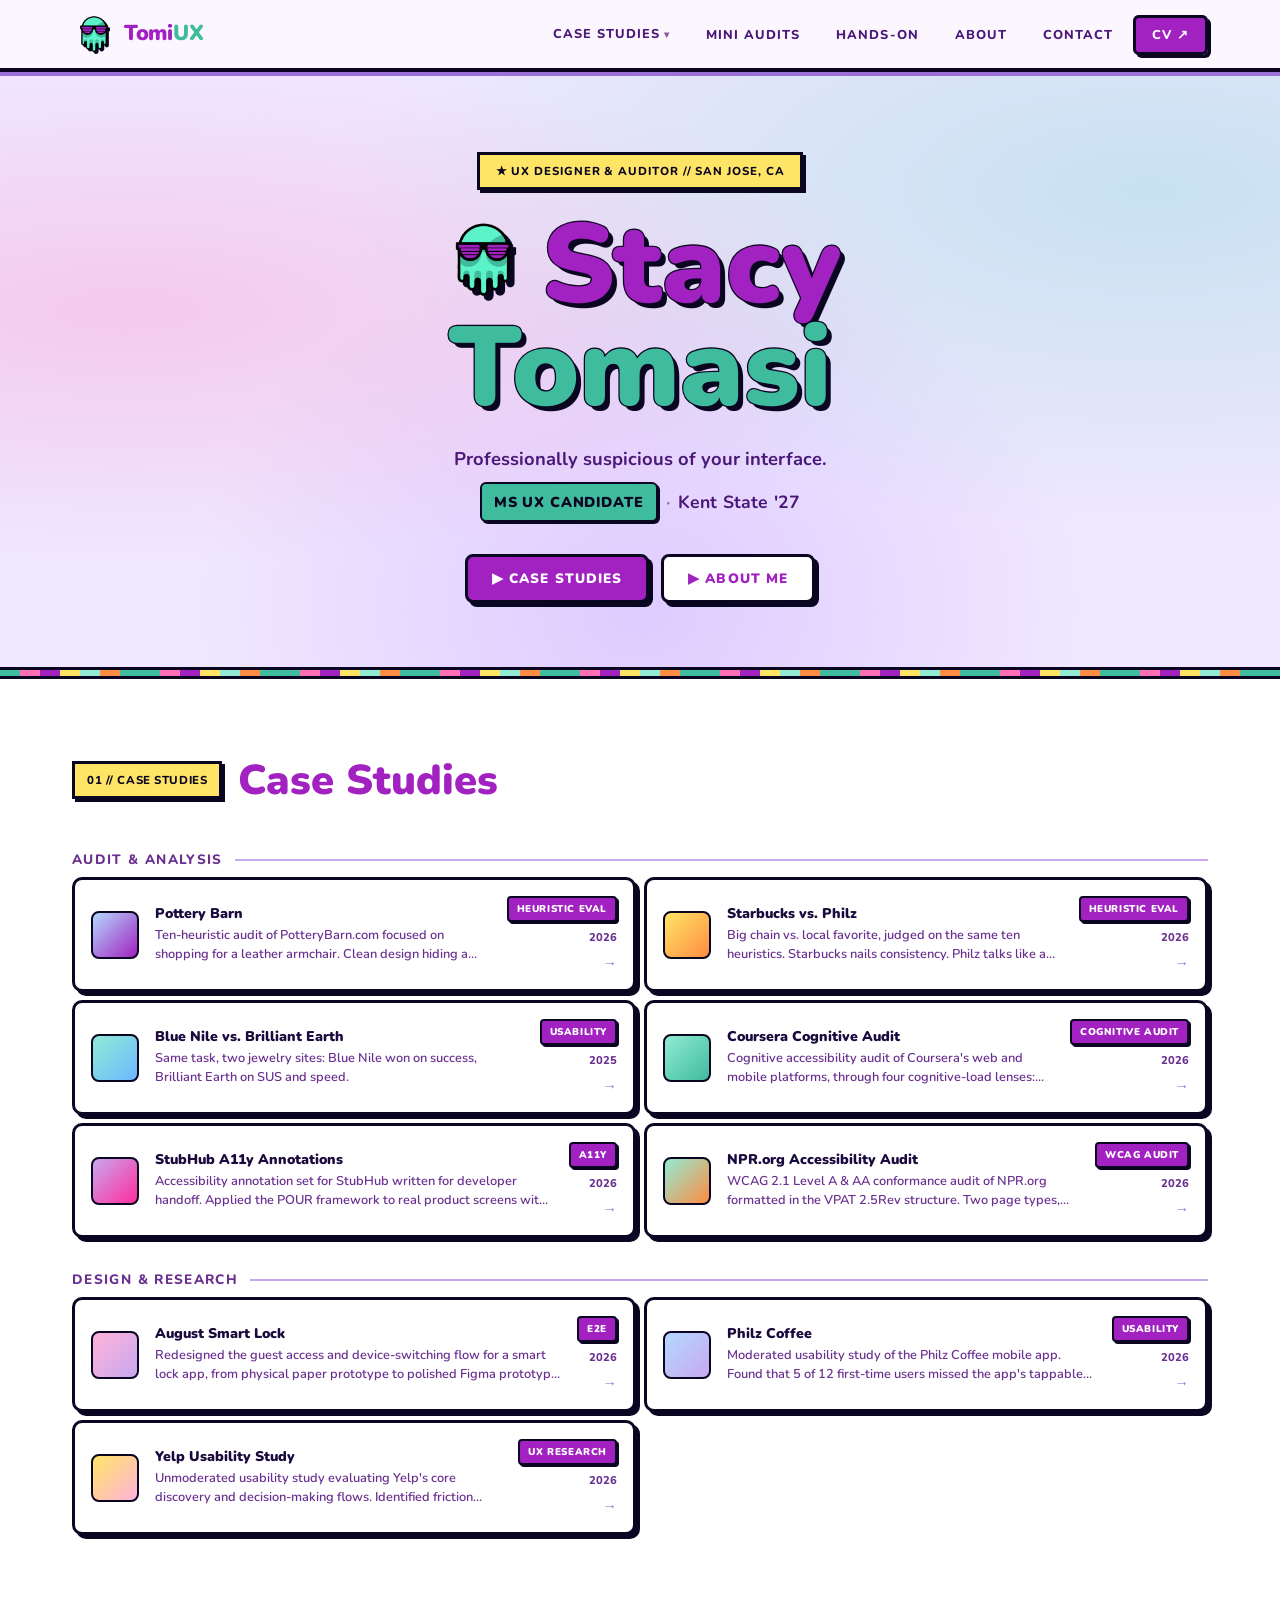
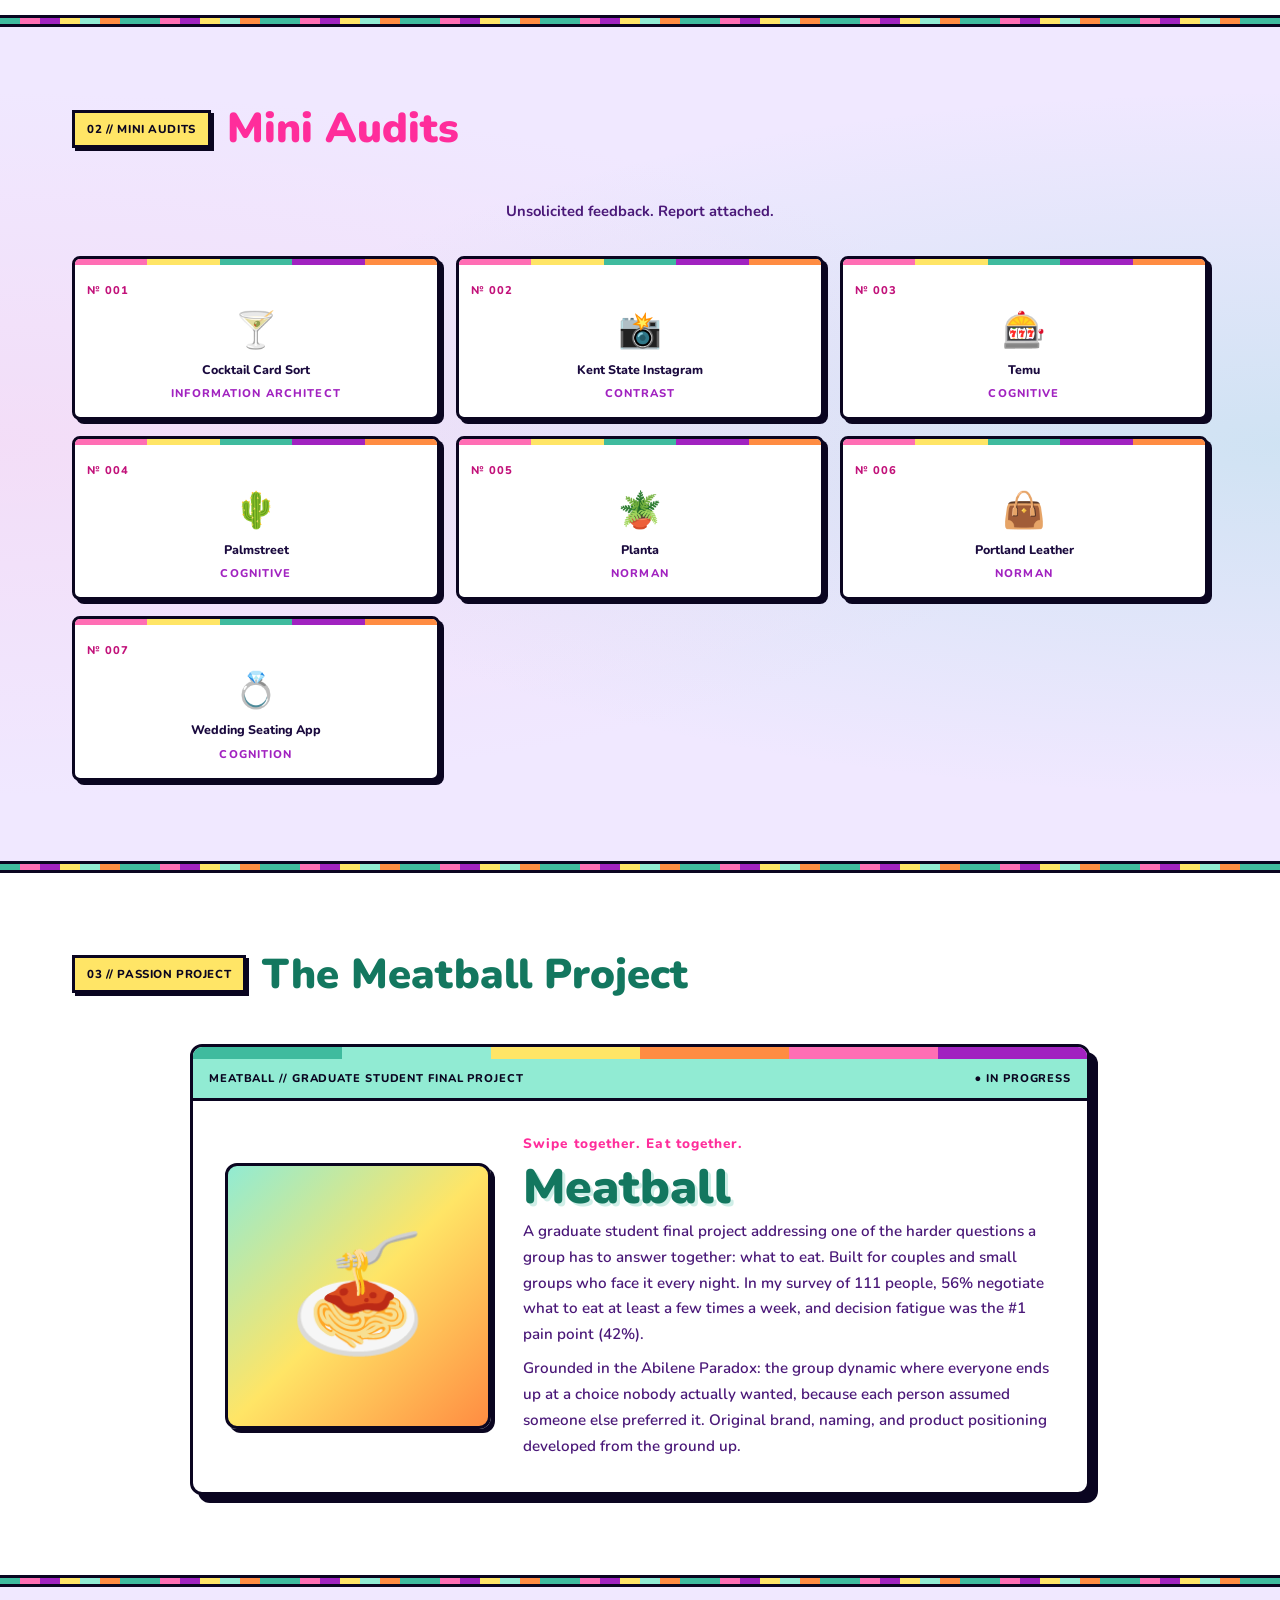
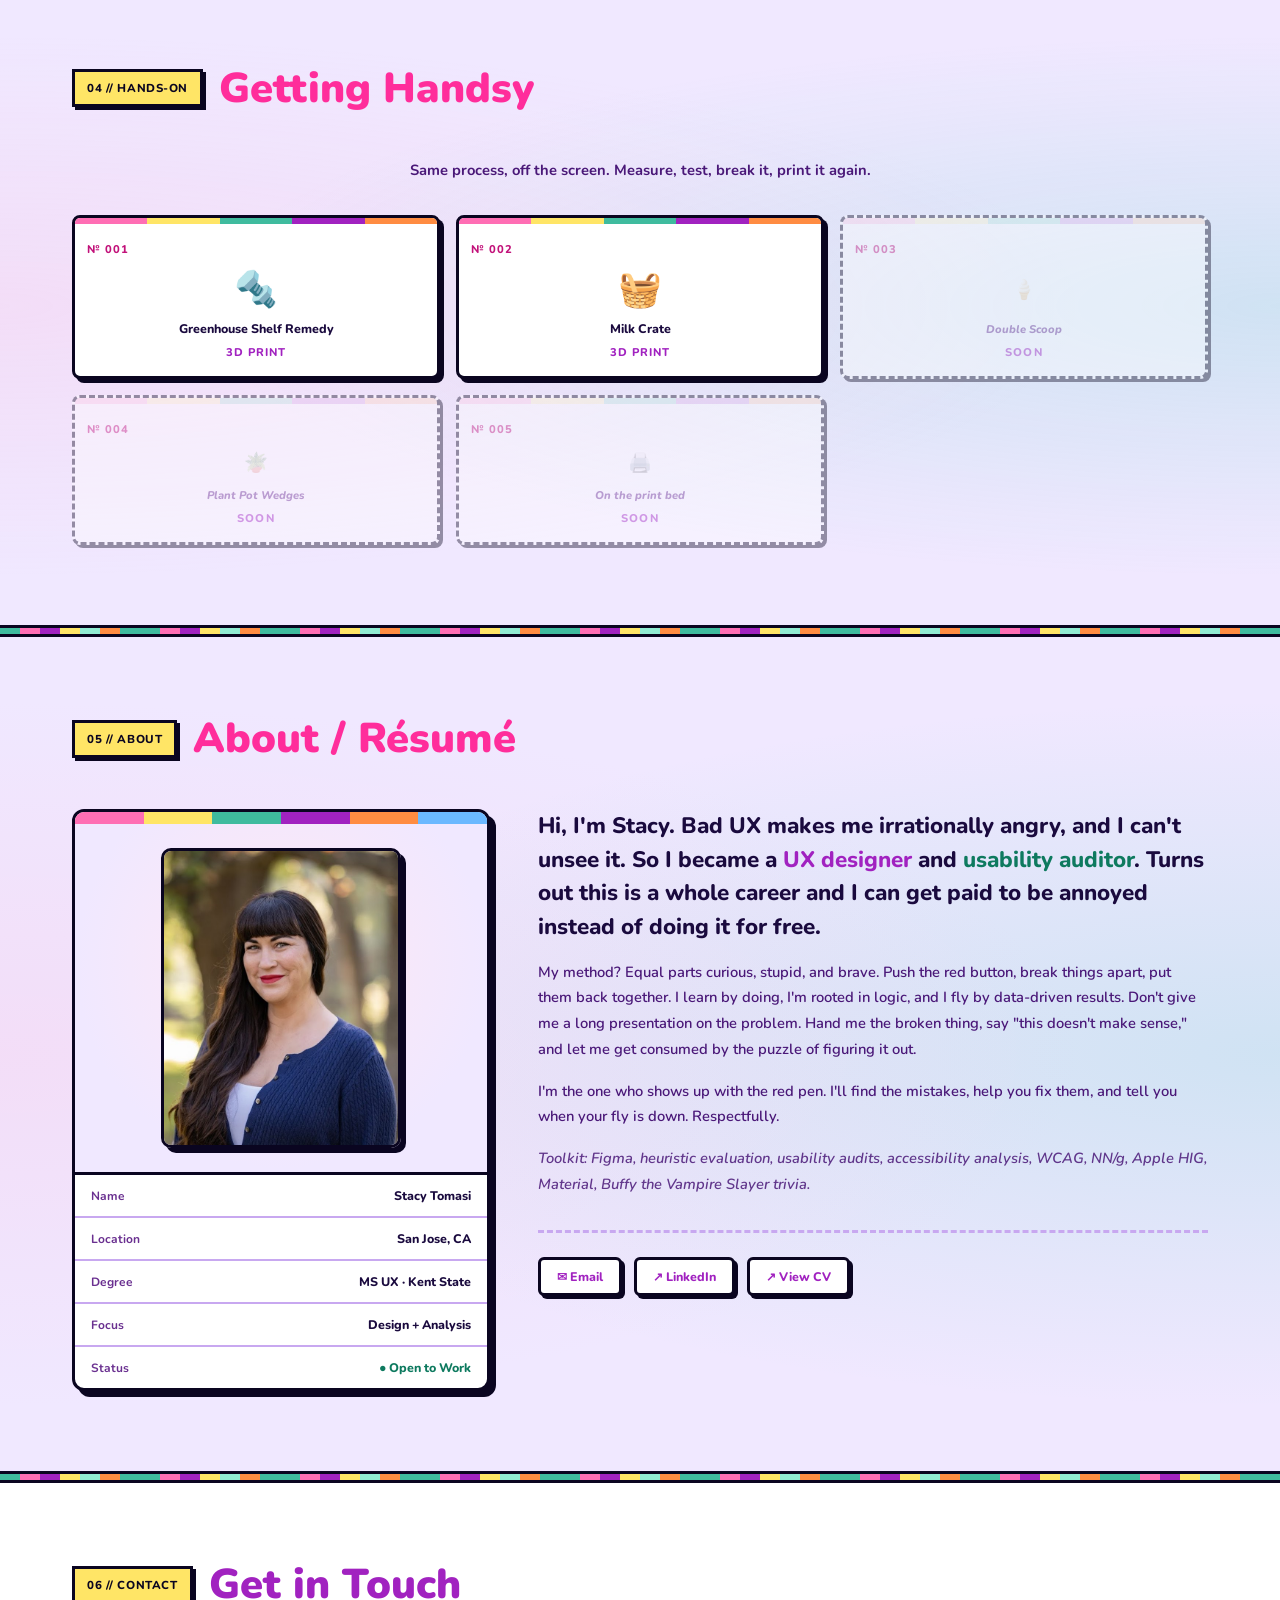
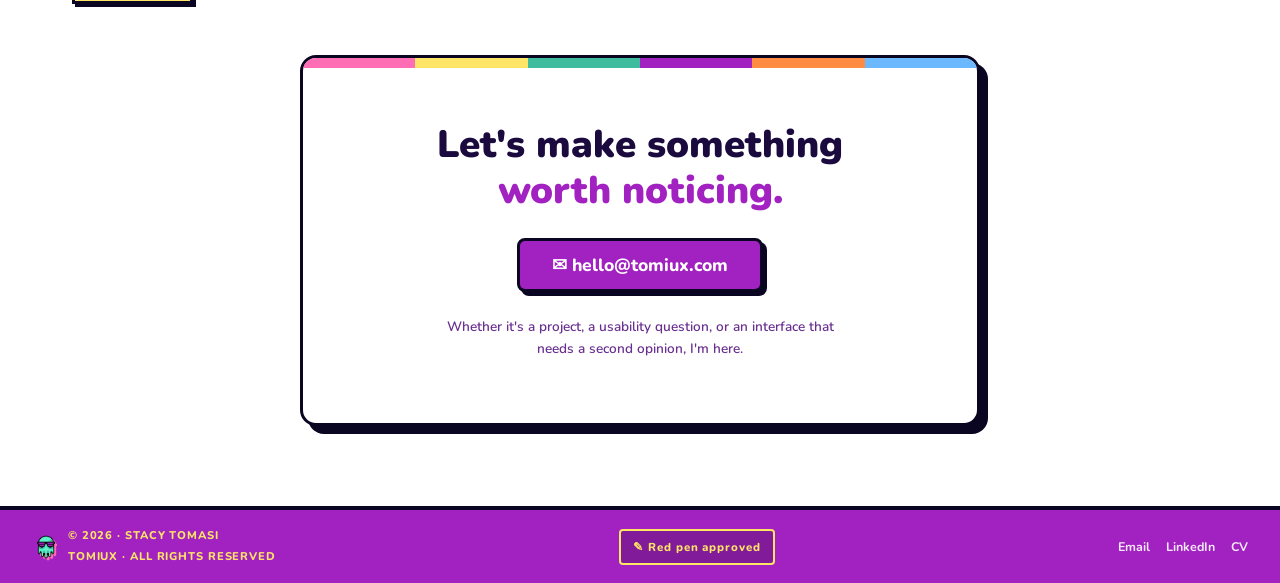
==== index.html @ 0a113fb5 "Milk Crate: swap top photo for a newer greenhouse shot Co-Authored-By: Claude Opus 5.5 <noreply@anth" ====
<!DOCTYPE html>
<html lang="en">
<head>
    <!-- Google tag (gtag.js) -->
  <script async src="https://www.googletagmanager.com/gtag/js?id=G-GPSDXNNFGW"></script>
  <script>
    window.dataLayer = window.dataLayer || [];
    function gtag(){dataLayer.push(arguments);}
    gtag("js", new Date());
    gtag("config", "G-GPSDXNNFGW");
  </script>
<meta charset="UTF-8" />
<meta name="viewport" content="width=device-width, initial-scale=1.0" />
<title>Stacy Tomasi // TomiUX</title>
<link rel="preconnect" href="https://fonts.googleapis.com">
<link rel="preconnect" href="https://fonts.gstatic.com" crossorigin>
<link href="https://fonts.googleapis.com/css2?family=Nunito:wght@400;600;700;800;900&display=swap" rel="stylesheet">
<link rel="stylesheet" href="assets/card-sort.css">
<style>
  :root {
    --space-1: 0.25rem; --space-2: 0.5rem; --space-3: 0.75rem; --space-4: 1rem; --space-5: 1.5rem;
    --space-6: 2rem; --space-7: 3rem; --space-8: 4rem; --space-9: 5rem;
    --lavender-bg: #f0e8ff;
    --lavender-mid: #c8a8f0;
    --lavender-dark: #9b70d8;
    --pink: #ff6eb4;
    --hot-pink: #ff2d9b;
    --baby-pink: #ffb3d9;
    --teal: #3FBB9E;
    --teal-text: #13775F; /* text-only teal, 5.5:1 on white */
    --pink-text: #C2127A; /* text-only pink, 5.7:1 on white */
    --mint: #91EBD3;
    --yellow: #ffe566;
    --orange: #ff8c42;
    --blue: #6bb8ff;
    --baby-blue: #b3d9ff;
    --purple: #A122C0;
    --lime: #c8ff6b;
    --red: #ff5252;
    --white: #ffffff;
    --offwhite: #fdf8ff;
    --text: #1a0a3e;
    --text-mid: #4a1878;
    --text-light: #6a3090;
    --pixel-dark: #0a0520;
    --success: #0e7a5f; /* status green, 5.3:1 on white */
  }

  /* ===== SKIP LINK (WCAG 2.4.1) ===== */
  .skip-link {
    position: absolute;
    top: -100%;
    left: 1rem;
    background: var(--purple);
    color: white;
    padding: var(--space-3) var(--space-4);
    font-family: 'Nunito', sans-serif;
    font-weight: 800;
    font-size: 0.9rem;
    text-decoration: none;
    border: 3px solid var(--pixel-dark);
    box-shadow: 3px 3px 0 var(--pixel-dark);
    z-index: 9999;
    border-radius: 0 0 8px 8px;
  }
  .skip-link:focus { top: 0; }

  * { box-sizing: border-box; margin: 0; padding: 0; }
  html { scroll-behavior: smooth; }

  body {
    font-family: 'Nunito', sans-serif;
    background: var(--lavender-bg);
    color: var(--text);
    overflow-x: hidden;
  }

  body::before {
    content: '';
    position: fixed;
    inset: 0;
    z-index: 0;
    pointer-events: none;
    opacity: 0.12;
    background-image:
      radial-gradient(3px 3px at 12% 8%, var(--pink), transparent),
      radial-gradient(2px 2px at 28% 22%, var(--teal), transparent),
      radial-gradient(3px 3px at 45% 5%, var(--yellow), transparent),
      radial-gradient(2px 2px at 62% 18%, var(--purple), transparent),
      radial-gradient(3px 3px at 78% 10%, var(--orange), transparent),
      radial-gradient(2px 2px at 92% 25%, var(--teal), transparent),
      radial-gradient(3px 3px at 15% 45%, var(--yellow), transparent),
      radial-gradient(2px 2px at 35% 60%, var(--pink), transparent),
      radial-gradient(3px 3px at 55% 55%, var(--blue), transparent),
      radial-gradient(2px 2px at 72% 48%, var(--lime), transparent),
      radial-gradient(3px 3px at 88% 65%, var(--hot-pink), transparent),
      radial-gradient(2px 2px at 8% 78%, var(--teal), transparent),
      radial-gradient(3px 3px at 25% 88%, var(--purple), transparent),
      radial-gradient(2px 2px at 48% 80%, var(--orange), transparent),
      radial-gradient(3px 3px at 68% 92%, var(--pink), transparent),
      radial-gradient(2px 2px at 85% 82%, var(--yellow), transparent);
    background-size: 300px 300px;
  }

  /* WCAG 2.3.3 — animations only run when user has no motion preference */
  @media (prefers-reduced-motion: no-preference) {
    body::before { animation: bgShimmer 8s ease-in-out infinite alternate; }
    .reveal { animation: up 0.7s ease forwards; }
  }
  @media (prefers-reduced-motion: reduce) {
    .reveal { opacity: 1; transform: none; }
  }

  @keyframes bgShimmer { 0% { opacity: 0.08; } 100% { opacity: 0.18; } }
  @keyframes up { to { opacity: 1; transform: translateY(0); } }

  /* ===== NAV ===== */
  nav {
    position: sticky; top: 0; z-index: 100;
    background: rgba(253,248,255,0.92);
    backdrop-filter: blur(16px); -webkit-backdrop-filter: blur(16px);
    border-bottom: 4px solid var(--pixel-dark);
    box-shadow: 0 4px 0 var(--lavender-dark);
  }

  .nav-inner {
    display: flex; justify-content: space-between; align-items: center;
    max-width: 1200px; margin: 0 auto; padding: var(--space-3) var(--space-6);
  }

  .nav-logo { display: flex; align-items: center; gap: var(--space-2); text-decoration: none; }
  .nav-logo img { height: 40px; width: 40px; filter: drop-shadow(2px 2px 0 var(--purple)); image-rendering: pixelated; }
  .nav-logo-text { font-family: 'Nunito', sans-serif; font-weight: 900; font-size: 1.35rem; line-height: 1; letter-spacing: -0.01em; }
  .logo-tomi { color: #A122C0; }
  .logo-ux { color: #3FBB9E; }

  .nav-links { display: flex; gap: var(--space-1); list-style: none; align-items: center; }

  .nav-links a {
    font-family: 'Nunito', sans-serif; font-size: 0.8rem; font-weight: 800;
    text-transform: uppercase; letter-spacing: 0.08em;
    color: var(--text-mid); text-decoration: none;
    padding: var(--space-2) var(--space-4); border-radius: 6px; transition: all 0.15s;
  }
  .nav-links a:hover { background: var(--lavender-bg); color: var(--purple); }
  .nav-links a:focus-visible { outline: 3px solid var(--purple); outline-offset: 2px; background: var(--lavender-bg); color: var(--purple); }

  .nav-dropdown { position: relative; }
  .nav-dropdown-btn {
    font-family: 'Nunito', sans-serif; font-size: 0.8rem; font-weight: 800;
    text-transform: uppercase; letter-spacing: 0.08em;
    color: var(--text-mid); background: none; border: none;
    padding: var(--space-2) var(--space-4); border-radius: 6px;
    cursor: pointer; display: flex; align-items: center; gap: var(--space-1); transition: all 0.15s;
  }
  .nav-dropdown-btn::after { content: '▾'; font-size: 0.6rem; opacity: 0.7; }
  .nav-dropdown-btn:hover { background: var(--lavender-bg); color: var(--purple); }
  .nav-dropdown-btn:focus-visible { outline: 3px solid var(--purple); outline-offset: 2px; background: var(--lavender-bg); color: var(--purple); }

  .dropdown-menu {
    display: none; position: absolute; top: calc(100% + 8px); left: 0;
    background: rgba(253,248,255,0.98); border: 3px solid var(--pixel-dark);
    box-shadow: 4px 4px 0 var(--pixel-dark); border-radius: 8px;
    min-width: 200px; z-index: 200; overflow: hidden;
  }
  .dropdown-menu.open { display: block; }

  /* ===== PHONE MENU ===== */
  nav .nav-toggle { display: none; align-items: center; gap: var(--space-2); font-family: 'Nunito', sans-serif; font-weight: 900; font-size: 0.8rem; text-transform: uppercase; letter-spacing: 0.08em; padding: var(--space-2) var(--space-3); background: #ffe566; color: #0a0520; border: 2px solid #0a0520; box-shadow: 2px 2px 0 #0a0520; border-radius: 6px; cursor: pointer; }
  nav .nav-toggle:focus-visible { outline: 3px solid #A122C0; outline-offset: 2px; }
  @media (max-width: 760px) {
    nav .nav-inner { position: relative; padding: var(--space-2) var(--space-4); }
    nav .nav-toggle { display: inline-flex; }
    nav .nav-links { display: none; position: absolute; top: 100%; left: 0; right: 0; flex-direction: column; align-items: stretch; gap: 0; margin: 0; padding: var(--space-2) var(--space-4) var(--space-4); background: #fdf8ff; border-bottom: 4px solid #0a0520; box-shadow: 0 4px 0 #9b70d8; max-height: calc(100vh - 70px); overflow-y: auto; }
    nav.menu-open .nav-links { display: flex; }
    nav .nav-links li { width: 100%; }
    nav .nav-links a, nav .nav-dropdown-btn { display: flex; width: 100%; padding: var(--space-3) var(--space-2); font-size: 0.9rem; border-radius: 0; border-bottom: 2px solid #c8a8f0; text-align: left; }
    nav .nav-links .nav-cv { justify-content: center; margin-top: var(--space-3); border-radius: 6px !important; border: 3px solid #0a0520 !important; }
    nav .nav-dropdown { position: static; }
    nav .dropdown-menu { position: static; min-width: 0; margin: var(--space-1) 0 var(--space-2); box-shadow: none; border: 2px solid #0a0520; }
    nav .dropdown-menu a { white-space: normal !important; font-size: 0.85rem !important; }
  }


  .dropdown-menu a {
    display: flex; align-items: center; gap: var(--space-2);
    padding: var(--space-2) var(--space-4); border-bottom: 2px solid var(--lavender-mid);
    font-size: 0.78rem; color: var(--text-mid); text-decoration: none; white-space: nowrap;
  }
  .dropdown-menu a:last-child { border-bottom: none; }
  .dropdown-menu a:hover { background: var(--lavender-bg); color: var(--purple); }
  .dropdown-menu a:focus-visible { outline: 3px solid var(--purple); outline-offset: -3px; background: var(--lavender-bg); color: var(--purple); }

  .dropdown-tag {
    font-family: 'Nunito', sans-serif; font-weight: 800; font-size: 0.7rem;
    padding: var(--space-1) var(--space-2); border: 1.5px solid var(--pixel-dark);
    color: var(--pixel-dark); letter-spacing: 0.05em;
  }

  .nav-cv {
    background: #A122C0 !important; color: white !important;
    border: 3px solid var(--pixel-dark) !important; box-shadow: 3px 3px 0 var(--pixel-dark) !important;
    border-radius: 6px !important;
  }
  .nav-cv:hover { transform: translate(-1px,-1px) !important; box-shadow: 4px 4px 0 var(--pixel-dark) !important; background: var(--hot-pink) !important; color: var(--pixel-dark) !important; }
  .nav-cv:focus-visible { outline: 3px solid var(--yellow) !important; outline-offset: 3px !important; }

  /* ===== HERO ===== */
  .hero {
    position: relative; z-index: 1; padding: var(--space-9) var(--space-6) var(--space-8);
    background:
      radial-gradient(ellipse at 10% 40%, rgba(255,110,180,0.25) 0%, transparent 50%),
      radial-gradient(ellipse at 90% 20%, rgba(78,205,196,0.25) 0%, transparent 50%),
      radial-gradient(ellipse at 50% 90%, rgba(155,89,255,0.2) 0%, transparent 50%),
      var(--lavender-bg);
  }

  .hero-layout {
    position: relative; z-index: 2; max-width: 860px; margin: 0 auto; text-align: center;
  }

  .hero-badge {
    display: inline-block; padding: var(--space-2) var(--space-4); background: var(--yellow);
    border: 3px solid var(--pixel-dark); box-shadow: 3px 3px 0 var(--pixel-dark);
    font-family: 'Nunito', sans-serif; font-weight: 800; font-size: 0.72rem;
    color: var(--pixel-dark); letter-spacing: 0.08em; margin-bottom: var(--space-5);
  }

  .hero-name {
    font-family: 'Nunito', sans-serif; font-weight: 900;
    font-size: clamp(3.5rem, 9vw, 7rem); line-height: 0.92;
    margin-bottom: var(--space-5); letter-spacing: 0;
  }
  .hero-name .line1 { display: block; color: var(--purple); -webkit-text-stroke: 2.5px var(--pixel-dark); paint-order: stroke fill; text-shadow: 5px 5px 0 var(--pixel-dark); }
  .hero-name .line1::before { content: ''; display: inline-block; width: 0.8em; height: 0.8em; margin-right: 0.12em; vertical-align: -0.02em; background: url(assets/Ghost_Logo_Tomi_UX.svg) center / contain no-repeat; filter: drop-shadow(5px 5px 0 var(--pixel-dark)); }
  .hero-name .line2 { display: block; color: var(--teal); -webkit-text-stroke: 2.5px var(--pixel-dark); paint-order: stroke fill; text-shadow: 5px 5px 0 var(--pixel-dark); }
  @media (max-width: 600px) { .hero-name .line1, .hero-name .line2 { -webkit-text-stroke-width: 1.5px; text-shadow: 3px 3px 0 var(--pixel-dark); } .hero-name .line1::before { filter: drop-shadow(3px 3px 0 var(--pixel-dark)); } }

  .hero-tagline { font-size: 1.15rem; color: var(--text-mid); line-height: 1.6; margin-bottom: var(--space-2); font-weight: 700; }
  .hero-credentials { font-family: 'Nunito', sans-serif; font-weight: 700; font-size: 1.1rem; color: var(--text-mid); margin-bottom: var(--space-6); display: flex; align-items: center; justify-content: center; gap: var(--space-2); flex-wrap: wrap; letter-spacing: 0.01em; }
  .cred-pill { display: inline-block; background: var(--teal); color: var(--pixel-dark); font-family: 'Nunito', sans-serif; font-weight: 900; font-size: 0.9rem; letter-spacing: 0.06em; text-transform: uppercase; padding: var(--space-2) var(--space-3); border: 2.5px solid var(--pixel-dark); box-shadow: 2px 2px 0 var(--pixel-dark); border-radius: 6px; white-space: nowrap; }
  .cred-sep { color: var(--text-light); opacity: 0.6; font-weight: 700; flex-shrink: 0; }
  .hero-cta { display: flex; gap: var(--space-3); flex-wrap: wrap; justify-content: center; }

  .btn {
    font-family: 'Nunito', sans-serif; font-weight: 900; font-size: 0.85rem;
    text-transform: uppercase; letter-spacing: 0.08em;
    padding: var(--space-3) var(--space-5); border-radius: 8px; text-decoration: none;
    display: inline-flex; align-items: center; gap: var(--space-2); transition: all 0.12s;
    cursor: pointer; border: 3px solid var(--pixel-dark); box-shadow: 4px 4px 0 var(--pixel-dark);
  }
  .btn:hover { transform: translate(-2px,-2px); box-shadow: 6px 6px 0 var(--pixel-dark); }
  .btn:active { transform: translate(2px,2px); box-shadow: 2px 2px 0 var(--pixel-dark); }
  .btn:focus-visible { outline: 3px solid var(--yellow); outline-offset: 3px; transform: translate(-2px,-2px); box-shadow: 6px 6px 0 var(--pixel-dark); }
  .btn-primary { background: #A122C0; color: white; }
  .btn-primary:hover { background: var(--hot-pink); color: var(--pixel-dark); }
  .btn-secondary { background: var(--white); color: var(--purple); }
  .btn-secondary:hover { background: var(--lavender-mid); }

  /* ===== DIVIDER ===== */
  .pixel-divider { height: 12px; background: repeating-linear-gradient(90deg, #3FBB9E 0px, #3FBB9E 20px, #ff6eb4 20px, #ff6eb4 40px, #A122C0 40px, #A122C0 60px, #ffe566 60px, #ffe566 80px, #91EBD3 80px, #91EBD3 100px, #ff8c42 100px, #ff8c42 120px, #3FBB9E 120px, #3FBB9E 140px); border-top: 3px solid var(--pixel-dark); border-bottom: 3px solid var(--pixel-dark); position: relative; z-index: 1; }

  /* ===== SECTIONS ===== */
  .section-wrap { position: relative; z-index: 1; max-width: 1200px; margin: 0 auto; padding: var(--space-9) var(--space-6); }
  .section-bg-white { background: var(--white); }
  .section-bg-soft { background: radial-gradient(ellipse at 0% 50%, rgba(255,179,217,0.2) 0%, transparent 60%), radial-gradient(ellipse at 100% 50%, rgba(78,205,196,0.2) 0%, transparent 60%), var(--lavender-bg); }
  .section-header { display: flex; align-items: center; gap: var(--space-4); margin-bottom: var(--space-7); flex-wrap: wrap; }
  .section-badge { font-family: 'Nunito', sans-serif; font-weight: 800; font-size: 0.72rem; padding: var(--space-2) var(--space-3); background: var(--yellow); border: 3px solid var(--pixel-dark); box-shadow: 3px 3px 0 var(--pixel-dark); color: var(--pixel-dark); letter-spacing: 0.05em; white-space: nowrap; }
  .section-title { font-family: 'Nunito', sans-serif; font-weight: 900; font-size: clamp(1.6rem, 3.5vw, 2.6rem); color: var(--text); flex: 1; line-height: 1.05; letter-spacing: 0; }
  .section-title .accent { color: var(--purple); }
  .section-title .accent2 { color: var(--hot-pink); }

  /* ===== WORK CARDS — OPTION C (tight cards) ===== */
  .work-grid { display: flex; flex-direction: column; gap: var(--space-2); }
  .work-group { margin-bottom: var(--space-5); }
  .work-group-cards { display: grid; grid-template-columns: 1fr 1fr; gap: var(--space-2); }
  .work-group:last-child { margin-bottom: 0; }
  .work-group-label { display: flex; align-items: center; gap: var(--space-3); margin-bottom: var(--space-2); }
  .work-group-label span { font-family: 'Nunito', sans-serif; font-weight: 800; font-size: 0.85rem; color: var(--text-light); letter-spacing: 0.1em; text-transform: uppercase; white-space: nowrap; }
  .work-group-label::after { content: ''; flex: 1; height: 2px; background: var(--lavender-mid); }

  .work-card {
    background: var(--white);
    border-radius: 10px;
    border: 3px solid var(--pixel-dark);
    box-shadow: 4px 4px 0 var(--pixel-dark);
    transition: all 0.12s;
    text-decoration: none;
    display: grid;
    grid-template-columns: 48px 1fr auto;
    align-items: center;
    gap: var(--space-4);
    padding: var(--space-4) var(--space-4);
    color: inherit;
  }
  .work-card:hover { transform: translate(-3px,-3px); box-shadow: 7px 7px 0 var(--pixel-dark); background: var(--offwhite); }
  .work-card:active { transform: translate(2px,2px); box-shadow: 2px 2px 0 var(--pixel-dark); }
  .work-card:focus-visible { outline: 3px solid var(--purple); outline-offset: 3px; transform: translate(-3px,-3px); box-shadow: 7px 7px 0 var(--pixel-dark); }

  .work-card.coming-soon { opacity: 0.5; cursor: default; pointer-events: none; border-style: dashed; box-shadow: 3px 3px 0 var(--pixel-dark); }

  /* Color block replaces emoji thumb */
  .work-color { width: 48px; height: 48px; border-radius: 8px; border: 2px solid var(--pixel-dark); flex-shrink: 0; }
  .wc1 { background: linear-gradient(135deg, var(--mint), var(--teal)); }
  .wc2 { background: linear-gradient(135deg, var(--lavender-mid), var(--hot-pink)); }
  .wc3 { background: linear-gradient(135deg, var(--mint), var(--orange)); }
  .wc4 { background: linear-gradient(135deg, var(--baby-pink), var(--lavender-mid)); }
  .wc5 { background: linear-gradient(135deg, var(--baby-blue), var(--lavender-mid)); }
  .wc6 { background: linear-gradient(135deg, var(--yellow), var(--baby-pink)); }
  .wc7 { background: linear-gradient(135deg, var(--baby-blue), var(--purple)); }
  .wc8 { background: linear-gradient(135deg, var(--yellow), var(--orange)); }
  .wc9 { background: linear-gradient(135deg, var(--mint), var(--blue)); }

  .work-card-body { min-width: 0; }
  .work-title { font-family: 'Nunito', sans-serif; font-weight: 900; font-size: 0.88rem; color: var(--text); margin-bottom: var(--space-1); letter-spacing: 0; line-height: 1.25; white-space: nowrap; overflow: hidden; text-overflow: ellipsis; }
  .work-desc { font-size: 0.8rem; color: var(--text-light); line-height: 1.5; font-weight: 600; display: -webkit-box; -webkit-line-clamp: 2; -webkit-box-orient: vertical; overflow: hidden; }

  .work-card-right { display: flex; flex-direction: column; align-items: flex-end; gap: var(--space-2); flex-shrink: 0; }
  .work-tag { font-family: 'Nunito', sans-serif; font-weight: 900; font-size: 0.62rem; letter-spacing: 0.06em; text-transform: uppercase; padding: var(--space-1) var(--space-2); background: var(--purple); color: white; border: 2px solid var(--pixel-dark); box-shadow: 2px 2px 0 var(--pixel-dark); border-radius: 4px; white-space: nowrap; }
  .work-year { font-family: 'Nunito', sans-serif; font-weight: 800; font-size: 0.7rem; color: var(--text-light); }
  .work-arrow { font-size: 0.9rem; color: var(--lavender-dark); transition: color 0.12s; }
  .work-card:hover .work-arrow { color: var(--purple); }
  .work-card.coming-soon .work-arrow { display: none; }
  .work-coming-label { font-family: 'Nunito', sans-serif; font-weight: 800; font-size: 0.7rem; color: var(--text-light); letter-spacing: 0.06em; }

  /* ===== EXTRA CREDIT / SPECIMEN CARDS ===== */
  .artifacts-intro { font-size: 0.92rem; color: var(--text-mid); max-width: 46rem; margin: 0 auto var(--space-6); text-align: center; line-height: 1.7; font-weight: 700; }
  .specimen-grid { display: grid; grid-template-columns: repeat(3, 1fr); gap: var(--space-4); }

  .specimen { text-decoration: none;
    background: var(--white); border-radius: 8px; border: 3px solid var(--pixel-dark); box-shadow: 4px 4px 0 var(--pixel-dark);
    padding: var(--space-4) var(--space-3); display: flex; flex-direction: column; align-items: center; gap: var(--space-2);
    cursor: pointer; transition: all 0.12s; min-height: 150px; position: relative; overflow: hidden;
    color: inherit; font-family: inherit; -webkit-appearance: none; appearance: none; width: 100%; text-align: center;
  }
  .specimen::before { content: ''; position: absolute; top: 0; left: 0; right: 0; height: 6px; background: repeating-linear-gradient(90deg, var(--pink) 0, var(--pink) 20%, var(--yellow) 20%, var(--yellow) 40%, var(--teal) 40%, var(--teal) 60%, var(--purple) 60%, var(--purple) 80%, var(--orange) 80%, var(--orange) 100%); }
  .specimen:hover { transform: translate(-3px,-3px); box-shadow: 7px 7px 0 var(--pixel-dark); }
  .specimen:active { transform: translate(2px,2px); box-shadow: 2px 2px 0 var(--pixel-dark); }
  .specimen:focus-visible { outline: 3px solid var(--purple); outline-offset: 3px; transform: translate(-3px,-3px); box-shadow: 7px 7px 0 var(--pixel-dark); }

  .specimen.coming-soon { opacity: 0.4; box-shadow: 3px 3px 0 var(--pixel-dark); border-style: dashed; cursor: default; pointer-events: none; }
  .specimen.coming-soon::before { opacity: 0.3; }
  .specimen.coming-soon .specimen-icon { font-size: 1.2rem; opacity: 0.4; }
  .specimen.coming-soon .specimen-name { color: var(--text-light); font-style: italic; font-size: 0.7rem; }

  .specimen-num { font-family: 'Nunito', sans-serif; font-weight: 800; font-size: 0.7rem; color: var(--pink-text); letter-spacing: 0.1em; align-self: flex-start; margin-top: var(--space-2); }
  .specimen-icon { font-size: 2.2rem; flex: 1; display: flex; align-items: center; }
  .specimen-name { font-family: 'Nunito', sans-serif; font-weight: 800; font-size: 0.78rem; color: var(--text); text-align: center; line-height: 1.3; }
  .specimen-tag { font-family: 'Nunito', sans-serif; font-weight: 800; font-size: 0.7rem; color: var(--purple); letter-spacing: 0.1em; text-transform: uppercase; }
  .playground-cta { text-align: center; margin-top: var(--space-6); }

  /* ===== PASSION PROJECT ===== */
  .passion-card {
    background: var(--white);
    border-radius: 12px;
    border: 3px solid var(--pixel-dark);
    box-shadow: 8px 8px 0 var(--pixel-dark);
    overflow: hidden;
    max-width: 900px;
    margin: 0 auto;
  }
  .passion-card-top {
    height: 12px;
    background: repeating-linear-gradient(90deg,
      var(--teal) 0, var(--teal) 16.66%,
      var(--mint) 16.66%, var(--mint) 33.33%,
      var(--yellow) 33.33%, var(--yellow) 50%,
      var(--orange) 50%, var(--orange) 66.66%,
      var(--pink) 66.66%, var(--pink) 83.33%,
      var(--purple) 83.33%, var(--purple) 100%);
  }
  .passion-card-header {
    background: var(--mint);
    padding: var(--space-3) var(--space-4);
    display: flex;
    justify-content: space-between;
    align-items: center;
    border-bottom: 3px solid var(--pixel-dark);
    flex-wrap: wrap;
    gap: var(--space-2);
  }
  .passion-card-header span {
    font-family: 'Nunito', sans-serif; font-weight: 800;
    font-size: 0.7rem;
    color: var(--pixel-dark);
    letter-spacing: 0.08em;
  }
  .passion-card-body {
    display: grid;
    grid-template-columns: 1fr 2fr;
    gap: var(--space-6);
    padding: var(--space-6) var(--space-6);
    align-items: center;
  }
  .passion-visual {
    font-size: 7rem;
    text-align: center;
    background: linear-gradient(135deg, var(--mint), var(--yellow), var(--orange));
    border: 3px solid var(--pixel-dark);
    box-shadow: 4px 4px 0 var(--pixel-dark);
    border-radius: 12px;
    aspect-ratio: 1;
    display: flex;
    align-items: center;
    justify-content: center;
    line-height: 1;
  }
  .passion-content { display: flex; flex-direction: column; gap: var(--space-2); }
  .passion-tagline {
    font-family: 'Nunito', sans-serif; font-weight: 800;
    font-size: 0.85rem;
    color: var(--hot-pink);
    letter-spacing: 0.08em;
    line-height: 1.6;
  }
  .passion-title {
    font-family: 'Nunito', sans-serif;
    font-weight: 900;
    font-size: clamp(2rem, 4vw, 3rem);
    color: var(--teal-text);
    letter-spacing: 0;
    line-height: 1;
    text-shadow: 3px 3px 0 rgba(63,187,158,0.25);
  }
  .passion-desc {
    font-size: 0.95rem;
    color: var(--text-mid);
    line-height: 1.7;
    font-weight: 600;
  }
  .passion-status {
    display: flex;
    flex-direction: column;
    gap: var(--space-2);
    margin-top: var(--space-3);
    padding-top: var(--space-4);
    border-top: 2px dashed var(--lavender-mid);
  }
  .passion-status-item {
    font-family: 'Nunito', sans-serif;
    font-weight: 800;
    font-size: 0.82rem;
    color: var(--text-mid);
  }

  /* ===== ABOUT ===== */
  .about-grid { display: grid; grid-template-columns: 1fr 1.6fr; gap: var(--space-7); align-items: start; }
  .about-card { background: var(--white); border-radius: 12px; border: 3px solid var(--pixel-dark); box-shadow: 6px 6px 0 var(--pixel-dark); overflow: hidden; }
  .about-card-top { background: repeating-linear-gradient(90deg, var(--pink) 0, var(--pink) 16.66%, var(--yellow) 16.66%, var(--yellow) 33.33%, var(--teal) 33.33%, var(--teal) 50%, var(--purple) 50%, var(--purple) 66.66%, var(--orange) 66.66%, var(--orange) 83.33%, var(--blue) 83.33%, var(--blue) 100%); height: 12px; }
  .about-card-header { background: #FFC9F9; padding: var(--space-3) var(--space-4); display: flex; justify-content: space-between; align-items: center; border-bottom: 3px solid var(--pixel-dark); }
  .about-card-header span { font-family: 'Nunito', sans-serif; font-weight: 800; font-size: 0.7rem; color: #0a0520; letter-spacing: 0.08em; }
  .about-portrait { padding: var(--space-5); display: flex; align-items: center; justify-content: center; background: radial-gradient(circle at 50% 40%, rgba(255,179,217,0.3), var(--lavender-bg) 70%); min-height: 170px; border-bottom: 3px solid var(--pixel-dark); }
  .about-portrait img { width: 120px; filter: drop-shadow(3px 3px 0 var(--purple)); }
  .about-portrait img.about-photo { display: block; width: 100%; max-width: 240px; height: auto; aspect-ratio: 4 / 5; object-fit: cover; filter: none; border: 3px solid var(--pixel-dark); border-radius: 10px; box-shadow: 5px 5px 0 var(--pixel-dark); }
  .about-stats { padding: 0; }
  .stat-row { display: flex; justify-content: space-between; align-items: center; padding: var(--space-3) var(--space-4); border-bottom: 2px solid var(--lavender-mid); font-size: 0.78rem; }
  .stat-row:last-child { border-bottom: none; }
  .stat-label { color: var(--text-light); font-weight: 700; font-size: 0.75rem; }
  .stat-value { color: var(--text); font-weight: 800; text-align: right; }
  .stat-value.open { color: var(--success); }

  .about-lead { font-family: 'Nunito', sans-serif; font-weight: 800; font-size: clamp(1.15rem, 2vw, 1.4rem); color: var(--text); line-height: 1.5; margin-bottom: var(--space-4); }
  .about-lead .hl { color: var(--purple); }
  .about-lead .hl2 { color: var(--success); }
  .about-body { font-size: 0.92rem; color: var(--text-mid); line-height: 1.75; margin-bottom: var(--space-4); font-weight: 600; }

  .contact-links { display: flex; gap: var(--space-3); flex-wrap: wrap; margin-top: var(--space-6); padding-top: var(--space-5); border-top: 3px dashed var(--lavender-mid); }
  .contact-link { display: inline-flex; align-items: center; gap: var(--space-2); padding: var(--space-2) var(--space-4); background: var(--white); border: 3px solid var(--pixel-dark); box-shadow: 3px 3px 0 var(--pixel-dark); border-radius: 6px; font-family: 'Nunito', sans-serif; font-size: 0.78rem; font-weight: 800; color: var(--purple); text-decoration: none; transition: all 0.12s; }
  .contact-link:hover { transform: translate(-2px,-2px); box-shadow: 5px 5px 0 var(--pixel-dark); background: var(--lavender-mid); }
  .contact-link:focus-visible { outline: 3px solid var(--purple); outline-offset: 3px; transform: translate(-2px,-2px); box-shadow: 5px 5px 0 var(--pixel-dark); }

  /* ===== CONTACT ===== */
  .contact-pod { background: var(--white); border-radius: 16px; border: 3px solid var(--pixel-dark); box-shadow: 8px 8px 0 var(--pixel-dark); padding: var(--space-8) var(--space-7); text-align: center; position: relative; overflow: hidden; max-width: 680px; margin: 0 auto; }
  .contact-pod::before { content: ''; position: absolute; top: 0; left: 0; right: 0; height: 10px; background: repeating-linear-gradient(90deg, var(--pink) 0, var(--pink) 16.66%, var(--yellow) 16.66%, var(--yellow) 33.33%, var(--teal) 33.33%, var(--teal) 50%, var(--purple) 50%, var(--purple) 66.66%, var(--orange) 66.66%, var(--orange) 83.33%, var(--blue) 83.33%, var(--blue) 100%); }
  .contact-headline { font-family: 'Nunito', sans-serif; font-weight: 900; font-size: clamp(1.5rem, 3.5vw, 2.4rem); color: var(--text); line-height: 1.2; margin-bottom: var(--space-5); letter-spacing: 0; }
  .contact-headline .accent { color: var(--purple); }
  .contact-email { display: inline-flex; align-items: center; gap: var(--space-2); font-family: 'Nunito', sans-serif; font-weight: 800; font-size: clamp(0.95rem, 1.5vw, 1.1rem); color: #ffffff; text-decoration: none; padding: var(--space-3) var(--space-6); border-radius: 8px; border: 3px solid var(--pixel-dark); background: var(--purple); box-shadow: 4px 4px 0 var(--pixel-dark); transition: all 0.12s; margin-bottom: var(--space-5); }
  .contact-email:hover { transform: translate(-2px,-2px); box-shadow: 6px 6px 0 var(--pixel-dark); }
  .contact-email:focus-visible { outline: 3px solid var(--purple); outline-offset: 3px; transform: translate(-2px,-2px); box-shadow: 6px 6px 0 var(--pixel-dark); }
  .contact-sub { font-size: 0.85rem; color: var(--text-light); line-height: 1.6; max-width: 26rem; margin: 0 auto; font-weight: 600; }

  /* ===== FOOTER ===== */
  footer { background: #A122C0; border-top: 4px solid var(--pixel-dark); padding: var(--space-4) var(--space-6); display: flex; justify-content: space-between; align-items: center; position: relative; z-index: 1; flex-wrap: wrap; gap: var(--space-4); }
  .footer-brand { display: flex; align-items: center; gap: var(--space-2); }
  .footer-brand img { height: 28px; filter: drop-shadow(2px 2px 0 var(--pink)); }
  .footer-brand span { font-family: 'Nunito', sans-serif; font-weight: 800; font-size: 0.7rem; color: var(--yellow); letter-spacing: 0.08em; line-height: 1.8; }
  .footer-hits { font-family: 'Nunito', sans-serif; font-weight: 800; font-size: 0.72rem; color: var(--yellow); letter-spacing: 0.08em; padding: var(--space-2) var(--space-3); border: 2px solid var(--yellow); background: rgba(0,0,0,0.2); transition: all 0.3s; cursor: pointer; border-radius: 4px; }
  .footer-hits:hover, .footer-hits:focus-visible { background: rgba(255,229,102,0.15); border-color: var(--white); color: var(--white); }
  .footer-hits:focus-visible { outline: 2px solid var(--yellow); outline-offset: 2px; }
  .footer-hits[data-found="true"] { background: rgba(63,187,158,0.2); border-color: var(--white); color: var(--white); }
  .footer-links { display: flex; gap: var(--space-4); }
  .footer-links a { font-family: 'Nunito', sans-serif; font-size: 0.78rem; color: rgba(255,255,255,0.9); text-decoration: none; font-weight: 700; transition: color 0.15s; }
  .footer-links a:hover { color: var(--yellow); }
  .footer-links a:focus-visible { outline: 2px solid var(--yellow); outline-offset: 3px; color: var(--yellow); border-radius: 2px; }

  /* ===== RESPONSIVE ===== */
  @media (max-width: 900px) {
    .specimen-grid { grid-template-columns: repeat(2, 1fr); }
    .dropdown-menu { left: auto; right: 0; }
    .passion-card-body { grid-template-columns: 1fr; gap: var(--space-5); padding: var(--space-5); }
    .passion-visual { font-size: 5rem; max-width: 200px; margin: 0 auto; }
    .about-grid { grid-template-columns: 1fr; }
    .work-group-cards { grid-template-columns: 1fr; }
  }
  @media (max-width: 640px) {
    .work-card { grid-template-columns: 40px 1fr; gap: var(--space-3); }
    .work-card-right { display: none; }
    .work-color { width: 40px; height: 40px; }
    .work-title { font-size: 0.82rem; white-space: normal; }
  }
  @media (max-width: 600px) {
    .specimen-grid { grid-template-columns: repeat(2, 1fr); }
    .nav-inner { padding: var(--space-3) var(--space-4); }
    .nav-logo-text { font-size: 1.15rem; }
    .section-wrap { padding: var(--space-7) var(--space-4); }
    .nav-links { gap: 0; }
    .nav-links a { padding: var(--space-2) var(--space-2); font-size: 0.7rem; }
    .hero { padding: var(--space-7) var(--space-4) var(--space-7); }
  }

  .reveal { opacity: 0; transform: translateY(18px); }
  .d1 { animation-delay: 0.1s; }
  .d2 { animation-delay: 0.25s; }
  .d3 { animation-delay: 0.4s; }
  .d4 { animation-delay: 0.55s; }

  /* EC-DRAWER CSS:START (generated) */
  html.ec-lock { overflow: hidden; }
  .ec-drawer { margin: 0 0 0 auto; padding: 0; border: none; border-left: 4px solid var(--pixel-dark); box-shadow: -6px 0 0 var(--lavender-dark); width: min(780px, 100vw); max-width: 100vw; height: 100vh; height: 100dvh; max-height: 100vh; max-height: 100dvh; background: var(--lavender-bg); overflow: hidden; color: var(--text); }
  .ec-drawer[open] { display: flex; flex-direction: column; animation: ecSlideIn 0.28s ease-out; }
  .ec-drawer::backdrop { background: rgba(10,5,32,0.55); }
  @keyframes ecSlideIn { from { transform: translateX(100%); } to { transform: none; } }
  .ec-drawer-bar { display: flex; align-items: center; justify-content: space-between; gap: var(--space-3); padding: var(--space-3) var(--space-4); background: var(--white); border-bottom: 3px solid var(--pixel-dark); flex-shrink: 0; }
  .ec-drawer-label { font-weight: 900; font-size: 0.78rem; letter-spacing: 0.1em; text-transform: uppercase; color: var(--pixel-dark); background: var(--yellow); border: 2px solid var(--pixel-dark); box-shadow: 2px 2px 0 var(--pixel-dark); padding: var(--space-1) var(--space-2); }
  .ec-drawer-actions { display: flex; gap: var(--space-2); }
  .ec-drawer-btn { font-family: 'Nunito', sans-serif; font-weight: 900; font-size: 0.85rem; min-width: 40px; min-height: 40px; padding: var(--space-1) var(--space-3); background: var(--white); color: var(--pixel-dark); border: 2px solid var(--pixel-dark); box-shadow: 2px 2px 0 var(--pixel-dark); border-radius: 6px; cursor: pointer; }
  .ec-drawer-btn.close { background: var(--purple); color: #fff; }
  .ec-drawer-btn:hover { transform: translate(-1px,-1px); box-shadow: 3px 3px 0 var(--pixel-dark); }
  .ec-drawer-btn:focus-visible { outline: 3px solid var(--purple); outline-offset: 2px; }
  .ec-drawer-scroll { flex: 1; overflow-y: auto; overscroll-behavior: contain; padding: var(--space-4); }
  .ec-drawer .ec-card { margin: 0; scroll-margin-top: 0; }
  .ec-drawer .project-body { grid-template-columns: 1fr; }
  .ec-drawer .project-context { border-right: none; border-bottom: 3px solid var(--pixel-dark); }
  .ec-drawer .project-name:focus { outline: none; }
  .ec-drawer .ec-card .project-header { border-bottom: 3px solid var(--pixel-dark); }
  .specimen { text-decoration: none; }
  @media (max-width: 600px) {
    .ec-drawer { border-left: none; box-shadow: none; }
    .ec-drawer-scroll { padding: var(--space-3); }
    .ec-drawer-label { font-size: 0.68rem; }
  }
  @media (prefers-reduced-motion: reduce) { .ec-drawer[open] { animation: none; } }
  /* ===== PROJECT ENTRY — vertical stacked cards ===== */
  .project-entry {
    margin-bottom: var(--space-8);
    background: var(--white);
    border: 3px solid var(--pixel-dark);
    box-shadow: 6px 6px 0 var(--pixel-dark);
    border-radius: 14px;
    overflow: hidden;
  }

  .project-entry:last-child { margin-bottom: 0; }

  /* colored top stripe per entry */
  .project-stripe { height: 8px; }
  .stripe-pink { background: repeating-linear-gradient(90deg, var(--pink) 0, var(--pink) 25%, var(--baby-pink) 25%, var(--baby-pink) 50%, var(--hot-pink) 50%, var(--hot-pink) 75%, var(--pink) 75%); }
  .stripe-teal { background: repeating-linear-gradient(90deg, var(--teal) 0, var(--teal) 25%, var(--mint) 25%, var(--mint) 50%, var(--teal) 50%, var(--teal) 75%, var(--mint) 75%); }
  .stripe-purple { background: repeating-linear-gradient(90deg, var(--purple) 0, var(--purple) 25%, var(--lavender-mid) 25%, var(--lavender-mid) 50%, var(--hot-pink) 50%, var(--hot-pink) 75%, var(--purple) 75%); }
  .stripe-yellow { background: repeating-linear-gradient(90deg, var(--yellow) 0, var(--yellow) 25%, var(--orange) 25%, var(--orange) 50%, var(--yellow) 50%, var(--yellow) 75%, var(--orange) 75%); }

  .project-header {
    padding: var(--space-5) var(--space-5) var(--space-4);
    border-bottom: 3px solid var(--pixel-dark);
    display: flex;
    align-items: flex-start;
    justify-content: space-between;
    gap: var(--space-4);
    flex-wrap: wrap;
    background: var(--white);
  }

  .project-num { font-family: 'Nunito', sans-serif; font-weight: 800; font-size: 0.7rem; color: var(--pink-text); letter-spacing: 0.1em; margin-bottom: var(--space-1); }
  .project-name { font-family: 'Nunito', sans-serif; font-weight: 900; font-size: clamp(1.4rem, 3vw, 2rem); color: var(--text); line-height: 1.1; }
  .project-tag { font-family: 'Nunito', sans-serif; font-weight: 800; font-size: 0.7rem; padding: var(--space-1) var(--space-2); background: #A122C0; color: white; border: 2px solid var(--pixel-dark); box-shadow: 2px 2px 0 var(--pixel-dark); letter-spacing: 0.06em; white-space: nowrap; align-self: flex-start; margin-top: var(--space-2); }

  .project-body {
    display: grid;
    grid-template-columns: 1fr 1fr;
    min-height: 300px;
  }

  /* left: context panel */
  .project-context {
    padding: var(--space-5);
    border-right: 3px solid var(--pixel-dark);
    display: flex;
    flex-direction: column;
    gap: var(--space-4);
    background: var(--lavender-bg);
  }

  .context-section-label { font-family: 'Nunito', sans-serif; font-weight: 800; font-size: 0.7rem; color: var(--text-light); letter-spacing: 0.1em; text-transform: uppercase; margin-bottom: var(--space-2); }

  .context-text { font-size: 0.85rem; color: var(--text-mid); line-height: 1.7; font-weight: 600; }

  .insight-tag {
    display: inline-block;
    font-family: 'Nunito', sans-serif;
    font-weight: 900;
    font-size: 0.72rem;
    padding: var(--space-1) var(--space-2);
    border: 2px solid var(--pixel-dark);
    box-shadow: 2px 2px 0 var(--pixel-dark);
    margin: var(--space-1) var(--space-1) 0 0;
  }

  .tag-pink { background: var(--baby-pink); color: var(--pixel-dark); }
  .tag-teal { background: var(--mint); color: var(--pixel-dark); }
  .tag-yellow { background: var(--yellow); color: var(--pixel-dark); }
  .tag-purple { background: var(--lavender-mid); color: var(--pixel-dark); }

  /* right: interactive sandbox */
  .project-sandbox {
    padding: var(--space-5);
    display: flex;
    flex-direction: column;
    gap: var(--space-4);
    background: var(--white);
  }

  .sandbox-label { font-family: 'Nunito', sans-serif; font-weight: 800; font-size: 0.7rem; color: var(--teal-text); letter-spacing: 0.1em; margin-bottom: var(--space-2); }

  /* ===== INTERACTIVE DEMOS ===== */

  /* ===== EXTRA CREDIT REPORT CARDS ===== */
  .ec-card { margin-bottom: var(--space-6); scroll-margin-top: 96px; }
  .ec-card .project-body[hidden] { display: none; }
  .ec-card .project-body > * { min-width: 0; }
  .ec-card .project-header { display: grid; grid-template-columns: 1fr auto; gap: var(--space-4) var(--space-5); align-items: start; }
  .ec-head-main { min-width: 0; }
  .ec-meta { font-size: 0.78rem; font-weight: 700; color: var(--text-light); margin-top: var(--space-1); }
  .ec-tags { display: flex; flex-wrap: wrap; justify-content: flex-end; gap: var(--space-1); max-width: 360px; }
  .ec-hook { grid-column: 1 / -1; font-weight: 900; font-size: clamp(1rem, 1.6vw, 1.2rem); color: var(--purple); line-height: 1.4; max-width: 760px; }
  .ec-stats { grid-column: 1 / -1; display: grid; grid-template-columns: repeat(3, minmax(0, 1fr)); gap: var(--space-3); }
  .ec-stat { background: var(--lavender-bg); border: 2px solid var(--pixel-dark); border-radius: 8px; padding: var(--space-3) var(--space-3); display: flex; flex-direction: column; gap: var(--space-1); }
  .ec-stat-num { font-weight: 900; font-size: clamp(1.3rem, 2.4vw, 1.8rem); color: var(--hot-pink); line-height: 1.1; }
  .ec-stat-lbl { font-weight: 800; font-size: 0.74rem; color: var(--text-mid); line-height: 1.35; }
  .ec-toggle { grid-column: 1 / -1; justify-self: start; font-family: 'Nunito', sans-serif; font-weight: 900; font-size: 0.85rem; padding: var(--space-2) var(--space-4); background: var(--yellow); color: var(--pixel-dark); border: 3px solid var(--pixel-dark); box-shadow: 3px 3px 0 var(--pixel-dark); border-radius: 6px; cursor: pointer; transition: transform 0.12s, box-shadow 0.12s; }
  .ec-toggle:hover { transform: translate(-1px,-1px); box-shadow: 4px 4px 0 var(--pixel-dark); }
  .ec-toggle:focus-visible, .demo-btn:focus-visible, .mode-btn:focus-visible, .diet-row:focus-visible, .undo-btn:focus-visible { outline: 3px solid var(--purple); outline-offset: 3px; }
  .ec-caret { display: inline-block; transition: transform 0.2s; }
  .ec-toggle[aria-expanded="true"] .ec-caret { transform: rotate(180deg); }
  .ec-card:not(.open) .project-header { border-bottom: none; }
  .ec-list { list-style: none; display: flex; flex-direction: column; gap: var(--space-2); }
  .ec-list li { position: relative; padding-left: var(--space-4); font-size: 0.86rem; font-weight: 600; color: var(--text-mid); line-height: 1.55; }
  .ec-list li::before { content: '▸'; position: absolute; left: 0; color: var(--hot-pink); font-weight: 900; }
  .ec-fix li::before { content: '✓'; color: var(--teal-text); }

  .demo-box { background: var(--lavender-bg); border: 2px solid var(--lavender-mid); border-radius: 8px; padding: var(--space-4); display: flex; flex-direction: column; gap: var(--space-3); }
  .demo-hint { font-size: 0.8rem; font-weight: 700; color: var(--text-mid); line-height: 1.5; }
  .demo-note { font-size: 0.72rem; font-weight: 700; color: var(--text-light); }
  .demo-row { display: flex; gap: var(--space-2); flex-wrap: wrap; }
  .demo-btn { font-family: 'Nunito', sans-serif; font-weight: 900; font-size: 0.8rem; padding: var(--space-2) var(--space-4); background: var(--purple); color: #fff; border: 2px solid var(--pixel-dark); box-shadow: 2px 2px 0 var(--pixel-dark); border-radius: 6px; cursor: pointer; }
  .demo-btn.ghost { background: var(--white); color: var(--text); }
  .demo-btn:hover { transform: translate(-1px,-1px); box-shadow: 3px 3px 0 var(--pixel-dark); }
  .demo-btn[disabled] { opacity: 0.5; cursor: default; transform: none; }
  .demo-count { font-weight: 900; font-size: 0.82rem; color: var(--hot-pink); min-height: 1.2em; }
  .mode-row { display: flex; border: 2px solid var(--pixel-dark); border-radius: 6px; overflow: hidden; align-self: flex-start; }
  .mode-btn { font-family: 'Nunito', sans-serif; font-weight: 900; font-size: 0.78rem; padding: var(--space-2) var(--space-3); background: var(--white); color: var(--text-mid); border: none; cursor: pointer; }
  .mode-btn + .mode-btn { border-left: 2px solid var(--pixel-dark); }
  .mode-btn.on { background: var(--pixel-dark); color: var(--yellow); }

  /* NPR tab order */
  .tab-stage { min-height: 74px; background: var(--white); border: 2px solid var(--pixel-dark); border-radius: 6px; padding: var(--space-3); display: flex; align-items: center; justify-content: center; }
  .tab-chip { font-weight: 900; font-size: 0.85rem; padding: var(--space-2) var(--space-3); border-radius: 6px; border: 2px solid var(--pixel-dark); text-align: center; }
  .tab-chip.idle { border: none; font-weight: 700; color: var(--text-light); }
  .tab-chip.ad { background: var(--baby-pink); }
  .tab-chip.ok { background: var(--mint); }

  /* Instagram contrast */
  .ig-post { position: relative; border: 2px solid var(--pixel-dark); border-radius: 6px; overflow: hidden; height: 150px; }
  .ig-split { position: absolute; inset: 0; display: grid; grid-template-rows: 1fr 1fr; }
  .ig-navy { background: #13306b; } .ig-gold { background: #eab308; }
  .ig-detail, .ig-title { position: absolute; left: 0; right: 0; text-align: center; color: #f6ecd0; font-weight: 900; transition: background 0.2s; }
  .ig-detail { bottom: 18px; font-size: 1rem; letter-spacing: 0.06em; padding: var(--space-1) 0; margin: 0 var(--space-4); border-radius: 4px; }
  .ig-title { top: 22px; font-size: 1.8rem; }
  .ig-post.fixed .ig-detail { background: #13306b; }

  /* screen reader */
  .sr-card { background: var(--white); border: 2px solid var(--pixel-dark); border-radius: 6px; overflow: hidden; }
  .sr-photo { height: 70px; display: flex; align-items: center; justify-content: center; font-size: 2.2rem; background: var(--baby-blue); border-bottom: 2px solid var(--pixel-dark); }
  .sr-row { display: flex; justify-content: space-between; align-items: center; padding: var(--space-2) var(--space-3); font-size: 0.78rem; font-weight: 700; color: var(--text-light); }
  .sr-arrow { font-weight: 900; color: var(--text); border: 2px solid var(--pixel-dark); border-radius: 50%; width: 26px; height: 26px; display: flex; align-items: center; justify-content: center; }
  .sr-out { list-style: none; display: flex; flex-direction: column; gap: var(--space-1); counter-reset: sr; }
  .sr-out li { font-family: ui-monospace, Menlo, monospace; font-size: 0.78rem; background: var(--pixel-dark); color: var(--mint); padding: var(--space-2) var(--space-2); border-radius: 4px; }
  .sr-out li.bad { color: var(--baby-pink); }

  /* Temu popups */
  .popup-stage { position: relative; height: 170px; background: var(--white); border: 2px solid var(--pixel-dark); border-radius: 6px; overflow: hidden; }
  .popup { position: absolute; width: 74%; left: 13%; padding: var(--space-2) var(--space-3) var(--space-3); border: 2px solid var(--pixel-dark); border-radius: 8px; box-shadow: 3px 3px 0 var(--pixel-dark); font-weight: 900; font-size: 0.82rem; text-align: center; }
  .popup button { position: absolute; top: 2px; right: 4px; background: none; border: none; font-weight: 900; font-size: 0.9rem; cursor: pointer; color: var(--pixel-dark); width: 24px; height: 24px; }
  .popup button:focus-visible { outline: 2px solid var(--purple); }
  .product-tile { position: absolute; inset: 0; display: flex; flex-direction: column; align-items: center; justify-content: center; gap: var(--space-1); font-weight: 900; color: var(--text); }
  .offers-hub { position: absolute; inset: 0; padding: var(--space-3); display: flex; flex-direction: column; gap: var(--space-1); background: var(--white); }
  .offers-hub p { font-weight: 900; font-size: 0.85rem; }
  .offers-hub li { list-style: none; font-size: 0.78rem; font-weight: 700; color: var(--text-mid); border: 2px solid var(--mint); border-radius: 4px; padding: var(--space-1) var(--space-2); }

  /* Palmstreet tab bar */
  .tabbar { display: grid; grid-template-columns: repeat(5, 1fr); align-items: center; text-align: center; background: var(--white); border: 2px solid var(--pixel-dark); border-radius: 6px; padding: var(--space-2) var(--space-1); font-size: 0.7rem; font-weight: 800; color: var(--text-light); line-height: 1.3; }
  .plus-btn { justify-self: center; width: 42px; height: 42px; border-radius: 50%; background: #22c55e; border: 2px solid var(--pixel-dark); color: #fff; font-size: 1.5rem; font-weight: 900; display: flex; align-items: center; justify-content: center; line-height: 1; }
  .plus-btn.labeled { width: auto; border-radius: 999px; padding: 0 var(--space-3); font-size: 0.8rem; height: 34px; }
  .guess-row { display: flex; flex-wrap: wrap; gap: var(--space-2); }

  /* Planta tasks */
  .task-list { list-style: none; display: flex; flex-direction: column; gap: var(--space-2); }
  .task-list li { display: flex; align-items: center; justify-content: space-between; gap: var(--space-2); background: var(--white); border: 2px solid var(--pixel-dark); border-radius: 6px; padding: var(--space-2) var(--space-3); font-size: 0.82rem; font-weight: 800; color: var(--text); }
  .task-list li.overdue span:first-child::after { content: ' · overdue'; color: var(--red); }
  .task-list li.history { opacity: 0.6; text-decoration: line-through; background: var(--lavender-bg); }
  .task-done { font-family: 'Nunito', sans-serif; font-weight: 900; font-size: 0.72rem; padding: var(--space-1) var(--space-2); background: var(--teal); color: var(--pixel-dark); border: 2px solid var(--pixel-dark); border-radius: 4px; cursor: pointer; }
  .ec-card .undo-toast { display: none; }
  .ec-card .undo-toast.visible { display: flex; align-items: center; justify-content: space-between; gap: var(--space-2); background: var(--pixel-dark); color: #fff; border-radius: 6px; padding: var(--space-2) var(--space-3); font-size: 0.78rem; font-weight: 700; }

  /* Portland Leather */
  .pdp { background: var(--white); border: 2px solid var(--pixel-dark); border-radius: 6px; padding: var(--space-3); display: flex; flex-direction: column; gap: var(--space-2); align-items: flex-start; }
  .pdp-name { font-weight: 900; }
  .pdp-was { font-size: 0.78rem; font-weight: 700; color: var(--text-light); text-decoration: line-through; }
  .pdp-sale { font-weight: 900; color: #d11a2a; font-size: 0.85rem; }
  .cart { background: var(--white); border: 2px dashed var(--pixel-dark); border-radius: 6px; padding: var(--space-3); font-size: 0.82rem; font-weight: 700; color: var(--text-mid); display: flex; flex-direction: column; gap: var(--space-1); }
  .cart strong { color: var(--text); font-size: 1rem; }
  .cart .fine { font-size: 0.68rem; color: var(--text-light); text-decoration: underline; }
  .cart .warn { color: #d11a2a; font-weight: 900; }
  .cart .good { color: var(--success); font-weight: 900; }

  /* Seating */
  .diet-table { display: flex; flex-direction: column; gap: var(--space-1); }
  .diet-row { display: grid; grid-template-columns: 1.1fr 1fr 1fr 22px; gap: var(--space-2); align-items: center; text-align: left; font-family: 'Nunito', sans-serif; font-size: 0.8rem; font-weight: 700; color: var(--text); background: var(--white); border: 2px solid var(--pixel-dark); border-radius: 5px; padding: var(--space-1) var(--space-2); cursor: pointer; }
  .diet-row:hover { background: var(--lavender-bg); }
  .diet-row.head { cursor: default; background: transparent; border-color: transparent; font-weight: 900; font-size: 0.7rem; letter-spacing: 0.06em; text-transform: uppercase; color: var(--text-light); }
  .diet-row .flag { font-size: 0.9rem; }
  .diet-row.flagged { background: #fff6c2; }
  .diet-row.right { background: var(--mint); }
  .diet-row.wrong { background: var(--baby-pink); }

  .ec-shots { display: flex; flex-direction: column; gap: var(--space-2); margin-top: var(--space-2); }
  .ec-shot-grid { display: grid; gap: var(--space-2); grid-template-columns: 1fr; }
  .ec-shot-grid.n2 { grid-template-columns: 1fr 1fr; }
  .ec-shot { display: block; border: 2px solid var(--pixel-dark); border-radius: 6px; overflow: hidden; background: var(--white); box-shadow: 2px 2px 0 var(--pixel-dark); }
  .ec-shot img { display: block; width: 100%; height: auto; max-height: 340px; object-fit: contain; background: var(--white); }
  .ec-shot:focus-visible { outline: 3px solid var(--purple); outline-offset: 3px; }
  @media (max-width: 780px) {
    .ec-card .project-header { grid-template-columns: 1fr; }
    .ec-tags { justify-content: flex-start; max-width: none; }
    .ec-stats { grid-template-columns: 1fr 1fr 1fr; gap: var(--space-2); }
  }
  @media (max-width: 480px) {
    .ec-stats { grid-template-columns: 1fr; }
    .diet-row { grid-template-columns: 1fr 1fr 1fr 18px; font-size: 0.74rem; }
  }
  @media (prefers-reduced-motion: reduce) { .ec-caret, .ec-toggle, .demo-btn { transition: none; } }
  /* screenshot viewer */
  .ec-lightbox { margin: auto; border: 3px solid var(--pixel-dark); border-radius: 10px; box-shadow: 6px 6px 0 var(--pixel-dark); padding: 0; max-width: min(1100px, 94vw); max-height: 92vh; background: var(--white); overflow: hidden; }
  .ec-lightbox::backdrop { background: rgba(10,5,32,0.72); }
  .ec-lightbox-bar { display: flex; align-items: center; justify-content: space-between; gap: var(--space-4); padding: var(--space-2) var(--space-3); border-bottom: 3px solid var(--pixel-dark); background: var(--lavender-bg); }
  .ec-lightbox-cap { font-weight: 800; font-size: 0.82rem; color: var(--text-mid); line-height: 1.4; }
  .ec-lightbox-close { font-family: 'Nunito', sans-serif; font-weight: 900; font-size: 0.8rem; padding: var(--space-1) var(--space-3); background: var(--yellow); color: var(--pixel-dark); border: 2px solid var(--pixel-dark); box-shadow: 2px 2px 0 var(--pixel-dark); border-radius: 6px; cursor: pointer; flex-shrink: 0; }
  .ec-lightbox-close:focus-visible { outline: 3px solid var(--purple); outline-offset: 2px; }
  .ec-lightbox img { display: block; max-width: 100%; max-height: calc(92vh - 76px); margin: 0 auto; object-fit: contain; }

  /* EC-DRAWER CSS:END */
  /* ===== HANDS-ON (drawer content; reuses .ec-drawer and .ec-card styles) ===== */
  .sr-only { position: absolute; width: 1px; height: 1px; padding: 0; margin: -1px; overflow: hidden; clip: rect(0,0,0,0); white-space: nowrap; border: 0; }
  .ho-drawer .context-text a { color: var(--purple); font-weight: 800; }
  .ho-photo { margin: var(--space-3) 0 0; border: 3px dashed var(--lavender-dark); border-radius: 10px; background: var(--white); min-height: 150px; display: flex; flex-direction: column; align-items: center; justify-content: center; gap: var(--space-1); font-weight: 800; font-size: 0.78rem; color: var(--text-light); text-align: center; padding: var(--space-3); }
  .ho-photo > span:first-child { font-size: 1.6rem; }
  .ho-photo.small { min-height: 110px; }
  .ho-table-wrap { overflow-x: auto; border: 2px solid var(--pixel-dark); border-radius: 8px; background: var(--white); }
  .ho-table-wrap:focus-visible { outline: 3px solid var(--purple); outline-offset: 2px; }
  .ho-table { width: 100%; border-collapse: collapse; font-size: 0.8rem; min-width: 420px; }
  .ho-table th, .ho-table td { padding: var(--space-2) var(--space-3); text-align: left; border-bottom: 2px solid var(--lavender-bg); }
  .ho-table thead th { background: var(--pixel-dark); color: #fff; font-weight: 900; font-size: 0.7rem; letter-spacing: 0.08em; text-transform: uppercase; }
  .ho-table tbody th { font-weight: 900; color: var(--text); }
  .ho-table tr.win { background: #e9fbf5; }
  .ho-chip { display: inline-block; font-weight: 900; font-size: 0.7rem; padding: 2px var(--space-2); border: 2px solid var(--pixel-dark); border-radius: 4px; color: var(--pixel-dark); }
  .ho-chip.good { background: var(--mint); }
  .ho-chip.ok { background: var(--yellow); }
  .ho-chip.bad { background: var(--baby-pink); }
  .ho-diagram { margin: var(--space-3) 0 0; background: var(--white); border: 2px solid var(--pixel-dark); border-radius: 10px; padding: var(--space-3); }
  .ho-diagram svg { width: 100%; height: auto; display: block; max-width: 420px; margin: 0 auto; }
  .ho-diagram figcaption { font-size: 0.75rem; font-weight: 700; color: var(--text-mid); margin-top: var(--space-2); line-height: 1.5; }
  .ho-tabs, .ho-controls { display: flex; flex-wrap: wrap; gap: var(--space-2); align-items: center; }
  .ho-tabs .demo-btn[aria-pressed="false"], .ho-controls .demo-btn { background: var(--white); color: var(--text); }
  .ho-tabs .demo-btn[aria-pressed="true"] { background: var(--purple); color: #fff; }
  .ho-controls label { display: inline-flex; align-items: center; gap: var(--space-2); font-weight: 800; font-size: 0.8rem; color: var(--text-mid); cursor: pointer; margin-right: var(--space-3); }
  .ho-controls input[type=range] { width: 130px; accent-color: var(--purple); }
  .ho-controls input[type=checkbox] { accent-color: var(--purple); width: 16px; height: 16px; }
  .ho-controls input:focus-visible { outline: 3px solid var(--purple); outline-offset: 2px; }
  .ho-stage { position: relative; height: clamp(300px, 52vh, 460px); background: radial-gradient(circle at 50% 40%, #ffffff 0%, #ece2ff 100%); border: 3px solid var(--pixel-dark); border-radius: 10px; overflow: hidden; touch-action: none; cursor: grab; }
  .ho-stage:active { cursor: grabbing; }
  .ho-stage canvas { display: block; width: 100%; height: 100%; }
  .ho-loading { position: absolute; inset: 0; display: flex; align-items: center; justify-content: center; font-weight: 800; font-size: 0.85rem; color: var(--text-light); }
  .ho-legend { display: flex; flex-wrap: wrap; gap: var(--space-2) var(--space-3); font-size: 0.72rem; font-weight: 800; color: var(--text-mid); }
  .ho-legend i { display: inline-block; width: 11px; height: 11px; border: 2px solid var(--pixel-dark); border-radius: 3px; margin-right: 4px; vertical-align: -1px; }
  .ho-shot { margin: var(--space-3) 0 0; }
  .ho-shot img { display: block; width: 100%; height: auto; border: 2px solid var(--pixel-dark); border-radius: 8px; box-shadow: 3px 3px 0 var(--pixel-dark); }
  .ho-shot.tall { max-width: 300px; }
  .ho-shot-grid.tall .ho-shot img { aspect-ratio: 9 / 16; }
  .ho-shot figcaption { font-size: 0.75rem; font-weight: 700; color: var(--text-mid); margin-top: var(--space-2); line-height: 1.5; }
  .ho-shot-grid { display: grid; grid-template-columns: 1fr 1fr; gap: var(--space-3); }
  .ho-shot-grid .ho-shot img { aspect-ratio: 4 / 3; object-fit: cover; }
  .ho-sub { font-weight: 700; color: var(--text-light); font-size: 0.7rem; }
  .ho-shot-grid.three { grid-template-columns: repeat(3, minmax(0,1fr)); }
  .ho-shot-grid.three figcaption { font-size: 0.7rem; }
  .ho-lessons.three { grid-template-columns: repeat(3, minmax(0,1fr)); }
  @media (max-width: 600px) { .ho-lessons.three { grid-template-columns: 1fr; } }
  .ho-shot-grid.four { grid-template-columns: repeat(2, minmax(0,1fr)); }
  .ho-video { margin: 0; text-align: center; }
  .ho-video video { display: block; margin: 0 auto; width: auto; max-width: 100%; max-height: 440px; aspect-ratio: 9 / 16; background: #0a0520; border: 2px solid var(--pixel-dark); border-radius: 8px; box-shadow: 3px 3px 0 var(--pixel-dark); }
  .ho-video figcaption { font-size: 0.75rem; font-weight: 700; color: var(--text-mid); margin-top: var(--space-2); }
  .ho-timeline { list-style: none; display: flex; flex-direction: column; gap: var(--space-3); padding: 0; margin: 0 0 var(--space-2); }
  .ho-timeline li { display: grid; grid-template-columns: 58px 1fr; gap: var(--space-3); align-items: start; font-size: 0.86rem; font-weight: 600; color: var(--text-mid); line-height: 1.55; background: var(--lavender-bg); border: 2px solid var(--pixel-dark); border-radius: 8px; padding: var(--space-3); }
  .ho-timeline li strong { color: var(--text); font-weight: 900; }
  .ho-timeline li.fail { background: #fff0f6; }
  .ho-timeline li.win { background: #e9fbf5; box-shadow: 3px 3px 0 var(--pixel-dark); }
  .ho-tl-tag { font-weight: 900; font-size: 0.7rem; letter-spacing: 0.06em; text-align: center; padding: var(--space-1) 0; background: var(--yellow); border: 2px solid var(--pixel-dark); border-radius: 4px; color: var(--pixel-dark); }
  .ho-timeline li.fail .ho-tl-tag { background: var(--baby-pink); }
  .ho-timeline li.win .ho-tl-tag { background: var(--mint); }
  .ho-lessons { display: grid; grid-template-columns: repeat(2, minmax(0,1fr)); gap: var(--space-3); }
  @media (max-width: 600px) {
    .ho-timeline li { grid-template-columns: 1fr; }
    .ho-tl-tag { justify-self: start; padding: var(--space-1) var(--space-2); }
    .ho-lessons { grid-template-columns: 1fr; }
  }
  .ho-drawer .ec-list li.idea::before { color: var(--yellow); -webkit-text-stroke: 0.6px var(--pixel-dark); }
  .ho-drawer .ec-list li.con::before { content: '✗'; color: var(--hot-pink); }
  .ho-drawer .ec-list li.pro::before { content: '✓'; color: var(--teal-text); }
  .ho-tldr { grid-column: 1 / -1; margin-top: var(--space-3); }
  .ho-tldr .ho-lessons { grid-template-columns: repeat(2, minmax(0, 1fr)); }
  @media (max-width: 600px) { .ho-tldr .ho-lessons { grid-template-columns: 1fr; } }
  .ho-tldr-hero { display: flex; align-items: center; gap: var(--space-3); background: var(--mint); border: 3px solid var(--pixel-dark); border-radius: 10px; box-shadow: 4px 4px 0 var(--pixel-dark); padding: var(--space-3); margin-bottom: var(--space-3); }
  .ho-tldr-num { font-weight: 900; font-size: clamp(2.6rem, 9vw, 3.6rem); line-height: 1; color: var(--pixel-dark); }
  .ho-tldr-txt { font-size: 0.85rem; font-weight: 600; color: var(--pixel-dark); line-height: 1.45; }
  .ho-tldr-txt strong { display: block; font-weight: 900; font-size: 0.95rem; }
  .ho-sag { margin-top: var(--space-3); }
  .ho-sag-stage { position: relative; aspect-ratio: 3 / 2; border: 2px solid var(--pixel-dark); border-radius: 8px; overflow: hidden; box-shadow: 3px 3px 0 var(--pixel-dark); background: var(--pixel-dark); }
  .ho-sag-layer { position: absolute; inset: 0; opacity: 0; }
  .ho-sag-layer[data-sag="1"] { opacity: 1; }
  .ho-sag-layer img, .ho-sag-ov { position: absolute; inset: 0; width: 100%; height: 100%; display: block; }
  .ho-sag-layer img { object-fit: cover; }
  .ho-sag-chip { position: absolute; bottom: var(--space-2); left: var(--space-2); font-weight: 900; font-size: 0.72rem; padding: 2px var(--space-2); border: 2px solid var(--pixel-dark); border-radius: 4px; color: var(--pixel-dark); }
  .ho-sag-chip.bad { background: var(--baby-pink); }
  .ho-sag-chip.ok { background: var(--yellow); }
  .ho-sag-chip.good { background: var(--mint); }
  .ho-sag-pin { position: absolute; left: 51%; top: 21%; transform: translate(-50%, -100%); font-weight: 900; font-size: 0.68rem; padding: 2px var(--space-2); background: #e6d0ff; border: 2px solid var(--pixel-dark); border-radius: 4px; color: var(--pixel-dark); white-space: nowrap; }
  .ho-sag-load { position: absolute; top: var(--space-2); right: var(--space-2); font-weight: 900; font-size: 0.72rem; padding: 2px var(--space-2); background: var(--white); border: 2px solid var(--pixel-dark); border-radius: 4px; color: var(--pixel-dark); box-shadow: 2px 2px 0 var(--pixel-dark); white-space: nowrap; }
  .ho-sag-load.heavy { background: var(--yellow); }
  .ho-sag-range { width: 100%; margin: var(--space-3) 0 var(--space-1); accent-color: var(--purple); height: 28px; cursor: pointer; }
  .ho-sag-range:focus-visible { outline: 3px solid var(--purple); outline-offset: 2px; }
  .ho-sag-steps { display: grid; grid-template-columns: repeat(5, 1fr); gap: var(--space-1); }
  .ho-sag-step { font: inherit; font-weight: 800; font-size: 0.75rem; padding: var(--space-2) var(--space-1); background: var(--white); color: var(--text); border: 2px solid var(--pixel-dark); border-radius: 6px; cursor: pointer; line-height: 1.2; }
  .ho-sag-step b { display: block; font-weight: 900; font-size: 0.9rem; }
  @media (max-width: 600px) { .ho-sag-step { font-size: 0.66rem; white-space: nowrap; padding-left: 0; padding-right: 0; } }
  .ho-sag-step[aria-pressed="true"] { background: var(--purple); color: #fff; }
  .ho-sag-step:focus-visible { outline: 3px solid var(--purple); outline-offset: 2px; }
  .ho-sag-cap { font-size: 0.78rem; font-weight: 700; color: var(--text-mid); margin: var(--space-2) 0 0; line-height: 1.5; min-height: 2.4em; }
</style>
</head>
<body>

<!-- SKIP LINK (WCAG 2.4.1) -->
<a class="skip-link" href="#main-content">Skip to main content</a>

<!-- NAV -->
<nav aria-label="Main navigation">
  <div class="nav-inner">
    <a class="nav-logo" href="#top" aria-label="TomiUX home">
      <img src="assets/Ghost_Logo_Tomi_UX.svg" alt="" aria-hidden="true" style="height:44px;width:auto;filter:drop-shadow(2px 2px 0 #0a0520);" />
      <span class="nav-logo-text"><span class="logo-tomi">Tomi</span><span class="logo-ux">UX</span></span>
    </a>
    <button type="button" class="nav-toggle" aria-expanded="false" aria-controls="site-nav-links"><span aria-hidden="true">☰</span> <span class="nav-toggle-label">Menu</span></button>
    <ul class="nav-links" role="list" id="site-nav-links">
      <li class="nav-dropdown">
        <button class="nav-dropdown-btn" aria-haspopup="true" aria-expanded="false" id="featured-menu-btn">Case Studies</button>
        <div class="dropdown-menu" role="menu" aria-labelledby="featured-menu-btn" id="featured-menu">
          <a href="https://tomiux.com/pottery-barn/" role="menuitem"><span class="dropdown-tag" aria-hidden="true">HEURISTIC</span> Pottery Barn</a>
          <a href="https://tomiux.com/starbucks-vs-philz/" role="menuitem"><span class="dropdown-tag" aria-hidden="true">HEURISTIC</span> Starbucks vs. Philz</a>
          <a href="https://tomiux.com/blue-nile-brilliant-earth/" role="menuitem"><span class="dropdown-tag" aria-hidden="true">USABILITY</span> Blue Nile vs. Brilliant Earth</a>
          <a href="https://tomiux.com/coursera/" role="menuitem"><span class="dropdown-tag" aria-hidden="true">COGNITIVE</span> Coursera Cognitive Audit</a>
          <a href="https://tomiux.com/stubhub/" role="menuitem"><span class="dropdown-tag" aria-hidden="true">A11Y</span> StubHub Annotations</a>
          <a href="https://tomiux.com/npr/" role="menuitem"><span class="dropdown-tag" aria-hidden="true">WCAG</span> NPR.org Audit</a>
          <a href="https://tomiux.com/august/" role="menuitem"><span class="dropdown-tag" aria-hidden="true">IxD</span> August Smart Lock</a>
          <a href="https://tomiux.com/philz/" role="menuitem"><span class="dropdown-tag" aria-hidden="true">USABILITY</span> Philz Coffee</a>
          <a href="https://tomiux.com/yelp/" role="menuitem"><span class="dropdown-tag" aria-hidden="true">RESEARCH</span> Yelp Usability Study</a>
        </div>
      </li>
      <li><a href="#extra-credit">Mini Audits</a></li>
      <li><a href="#hands-on">Hands-On</a></li>
      <li><a href="#about">About</a></li>
      <li><a href="#contact">Contact</a></li>
      <li><a href="assets/Stacy-Tomasi-UX-Designer-Resume.pdf" class="nav-cv" target="_blank" rel="noopener" aria-label="View CV (opens in new tab)">CV ↗</a></li>
    </ul>
  </div>
</nav>

<main id="main-content">

<!-- HERO -->
<section class="hero" id="top" aria-label="Introduction">
  <div class="hero-layout">
    <div class="hero-text">
      <div class="hero-badge reveal" aria-hidden="true">★ UX DESIGNER &amp; AUDITOR // SAN JOSE, CA</div>
      <h1 class="hero-name">
        <span class="line1 reveal d1">Stacy</span>
        <span class="line2 reveal d2">Tomasi</span>
      </h1>
      <p class="hero-tagline reveal d3">Professionally suspicious of your interface.</p>
      <p class="hero-credentials reveal d3">
        <span class="cred-pill">MS UX Candidate</span>
        <span class="cred-sep">·</span>
        Kent State '27
      </p>
      <div class="hero-cta reveal d4">
        <a href="#work" class="btn btn-primary">▶ Case Studies</a>
        <a href="#about" class="btn btn-secondary">▶ About Me</a>
      </div>
    </div>
  </div>
</section>

<div class="pixel-divider" aria-hidden="true"></div>

<!-- FEATURED WORK -->
<div class="section-bg-white" style="position:relative;z-index:1;">
  <div class="section-wrap" id="work">
    <div class="section-header">
      <span class="section-badge" aria-hidden="true">01 // CASE STUDIES</span>
      <h2 class="section-title"><span style="color:#A122C0;">Case</span> <span class="accent">Studies</span></h2>
    </div>
    <div class="work-grid">

      <!-- AUDIT & ANALYSIS -->
      <div class="work-group">
        <div class="work-group-label"><span>Audit &amp; Analysis</span></div>
        <div class="work-group-cards">

        <a href="https://tomiux.com/pottery-barn/" class="work-card">
          <div class="work-color wc7" aria-hidden="true"></div>
          <div class="work-card-body">
            <p class="work-title">Pottery Barn</p>
            <p class="work-desc">Ten-heuristic audit of PotteryBarn.com focused on shopping for a leather armchair. Clean design hiding a silent checkout failure and a material selection problem with no in-context fix.</p>
          </div>
          <div class="work-card-right">
            <span class="work-tag">Heuristic Eval</span>
            <span class="work-year">2026</span>
            <span class="work-arrow" aria-hidden="true">→</span>
          </div>
        </a>

        <a href="https://tomiux.com/starbucks-vs-philz/" class="work-card">
          <div class="work-color wc8" aria-hidden="true"></div>
          <div class="work-card-body">
            <p class="work-title">Starbucks vs. Philz</p>
            <p class="work-desc">Big chain vs. local favorite, judged on the same ten heuristics. Starbucks nails consistency. Philz talks like a barista.</p>
          </div>
          <div class="work-card-right">
            <span class="work-tag">Heuristic Eval</span>
            <span class="work-year">2026</span>
            <span class="work-arrow" aria-hidden="true">→</span>
          </div>
        </a>

        <a href="https://tomiux.com/blue-nile-brilliant-earth/" class="work-card">
          <div class="work-color wc9" aria-hidden="true"></div>
          <div class="work-card-body">
            <p class="work-title">Blue Nile vs. Brilliant Earth</p>
            <p class="work-desc">Same task, two jewelry sites: Blue Nile won on success, Brilliant Earth on SUS and speed.</p>
          </div>
          <div class="work-card-right">
            <span class="work-tag">Usability</span>
            <span class="work-year">2025</span>
            <span class="work-arrow" aria-hidden="true">→</span>
          </div>
        </a>

        <a href="https://tomiux.com/coursera/" class="work-card">
          <div class="work-color wc1" aria-hidden="true"></div>
          <div class="work-card-body">
            <p class="work-title">Coursera Cognitive Audit</p>
            <p class="work-desc">Cognitive accessibility audit of Coursera's web and mobile platforms, through four cognitive-load lenses: the Cognitive Budget, Search Tax, Interaction Tax, and Memory Tax.</p>
          </div>
          <div class="work-card-right">
            <span class="work-tag">Cognitive Audit</span>
            <span class="work-year">2026</span>
            <span class="work-arrow" aria-hidden="true">→</span>
          </div>
        </a>

        <a href="https://tomiux.com/stubhub/" class="work-card">
          <div class="work-color wc2" aria-hidden="true"></div>
          <div class="work-card-body">
            <p class="work-title">StubHub A11y Annotations</p>
            <p class="work-desc">Accessibility annotation set for StubHub written for developer handoff. Applied the POUR framework to real product screens with actionable, implementation-ready specs.</p>
          </div>
          <div class="work-card-right">
            <span class="work-tag">A11Y</span>
            <span class="work-year">2026</span>
            <span class="work-arrow" aria-hidden="true">→</span>
          </div>
        </a>

        <a href="https://tomiux.com/npr/" class="work-card">
          <div class="work-color wc3" aria-hidden="true"></div>
          <div class="work-card-body">
            <p class="work-title">NPR.org Accessibility Audit</p>
            <p class="work-desc">WCAG 2.1 Level A &amp; AA conformance audit of NPR.org formatted in the VPAT 2.5Rev structure. Two page types, 12-page VPAT report.</p>
          </div>
          <div class="work-card-right">
            <span class="work-tag">WCAG Audit</span>
            <span class="work-year">2026</span>
            <span class="work-arrow" aria-hidden="true">→</span>
          </div>
        </a>
        </div>
      </div>

      <!-- DESIGN & RESEARCH -->
      <div class="work-group">
        <div class="work-group-label"><span>Design &amp; Research</span></div>
        <div class="work-group-cards">

        <a href="https://tomiux.com/august/" class="work-card">
          <div class="work-color wc4" aria-hidden="true"></div>
          <div class="work-card-body">
            <p class="work-title">August Smart Lock</p>
            <p class="work-desc">Redesigned the guest access and device-switching flow for a smart lock app, from physical paper prototype to polished Figma prototype, then built as a live app in Lovable.</p>
          </div>
          <div class="work-card-right">
            <span class="work-tag">E2E</span>
            <span class="work-year">2026</span>
            <span class="work-arrow" aria-hidden="true">→</span>
          </div>
        </a>

        <a href="https://tomiux.com/philz/" class="work-card">
          <div class="work-color wc5" aria-hidden="true"></div>
          <div class="work-card-body">
            <p class="work-title">Philz Coffee</p>
            <p class="work-desc">Moderated usability study of the Philz Coffee mobile app. Found that 5 of 12 first-time users missed the app's tappable ordering controls; recommended fixes.</p>
          </div>
          <div class="work-card-right">
            <span class="work-tag">Usability</span>
            <span class="work-year">2026</span>
            <span class="work-arrow" aria-hidden="true">→</span>
          </div>
        </a>

        <a href="https://tomiux.com/yelp/" class="work-card">
          <div class="work-color wc6" aria-hidden="true"></div>
          <div class="work-card-body">
            <p class="work-title">Yelp Usability Study</p>
            <p class="work-desc">Unmoderated usability study evaluating Yelp's core discovery and decision-making flows. Identified friction patterns across real task scenarios.</p>
          </div>
          <div class="work-card-right">
            <span class="work-tag">UX Research</span>
            <span class="work-year">2026</span>
            <span class="work-arrow" aria-hidden="true">→</span>
          </div>
        </a>
        </div>
      </div>

      <!-- CAPSTONE -->

    </div>
  </div>
</div>

<div class="pixel-divider" aria-hidden="true"></div>

<!-- EXTRA CREDIT -->
<div class="section-bg-soft" style="position:relative;z-index:1;">
  <div class="section-wrap" id="extra-credit">
    <div class="section-header">
      <span class="section-badge" aria-hidden="true">02 // MINI AUDITS</span>
      <h2 class="section-title"><span class="accent2">Mini</span> <span class="accent2">Audits</span></h2>
    </div>
    <p class="artifacts-intro">Unsolicited feedback. Report attached.</p>
    <div class="specimen-grid">
      <a class="specimen" href="#ec-card-sort" data-ec="card-sort" aria-haspopup="dialog" aria-label="Cocktail Card Sort, interactive information architecture study"><span class="specimen-num" aria-hidden="true">№ 001</span><div class="specimen-icon" aria-hidden="true">🍸</div><span class="specimen-name">Cocktail Card Sort</span><span class="specimen-tag">Information Architect</span></a>
      <a class="specimen" href="#ec-kent-state-instagram" data-ec="kent-state-instagram" aria-haspopup="dialog" aria-label="Kent State Instagram, Contrast mini audit"><span class="specimen-num" aria-hidden="true">№ 002</span><div class="specimen-icon" aria-hidden="true">📸</div><span class="specimen-name">Kent State Instagram</span><span class="specimen-tag">Contrast</span></a>
      <a class="specimen" href="#ec-temu" data-ec="temu" aria-haspopup="dialog" aria-label="Temu, Cognitive mini audit"><span class="specimen-num" aria-hidden="true">№ 003</span><div class="specimen-icon" aria-hidden="true">🎰</div><span class="specimen-name">Temu</span><span class="specimen-tag">Cognitive</span></a>
      <a class="specimen" href="#ec-palmstreet" data-ec="palmstreet" aria-haspopup="dialog" aria-label="Palmstreet, Cognitive mini audit"><span class="specimen-num" aria-hidden="true">№ 004</span><div class="specimen-icon" aria-hidden="true">🌵</div><span class="specimen-name">Palmstreet</span><span class="specimen-tag">Cognitive</span></a>
      <a class="specimen" href="#ec-planta" data-ec="planta" aria-haspopup="dialog" aria-label="Planta, Norman mini audit"><span class="specimen-num" aria-hidden="true">№ 005</span><div class="specimen-icon" aria-hidden="true">🪴</div><span class="specimen-name">Planta</span><span class="specimen-tag">Norman</span></a>
      <a class="specimen" href="#ec-portland-leather" data-ec="portland-leather" aria-haspopup="dialog" aria-label="Portland Leather, Norman mini audit"><span class="specimen-num" aria-hidden="true">№ 006</span><div class="specimen-icon" aria-hidden="true">👜</div><span class="specimen-name">Portland Leather</span><span class="specimen-tag">Norman</span></a>
      <a class="specimen" href="#ec-wedding-seating" data-ec="wedding-seating" aria-haspopup="dialog" aria-label="Wedding Seating App, Cognition mini audit"><span class="specimen-num" aria-hidden="true">№ 007</span><div class="specimen-icon" aria-hidden="true">💍</div><span class="specimen-name">Wedding Seating App</span><span class="specimen-tag">Cognition</span></a>
    </div>
  </div>
</div>

<div class="pixel-divider" aria-hidden="true"></div>

<!-- PASSION PROJECT -->
<div class="section-bg-white" style="position:relative;z-index:1;">
  <div class="section-wrap" id="passion-project">
    <div class="section-header">
      <span class="section-badge" aria-hidden="true">03 // PASSION PROJECT</span>
      <h2 class="section-title" style="color:var(--teal-text);">The Meatball Project</h2>
    </div>
    <div class="passion-card">
      <div class="passion-card-top" aria-hidden="true"></div>
      <div class="passion-card-header">
        <span>MEATBALL // GRADUATE STUDENT FINAL PROJECT</span>
        <span>● IN PROGRESS</span>
      </div>
      <div class="passion-card-body">
        <div class="passion-visual" aria-hidden="true">🍝</div>
        <div class="passion-content">
          <p class="passion-tagline">Swipe together. Eat together.</p>
          <h3 class="passion-title">Meatball</h3>
          <p class="passion-desc">A graduate student final project addressing one of the harder questions a group has to answer together: what to eat. Built for couples and small groups who face it every night. In my survey of 111 people, 56% negotiate what to eat at least a few times a week, and decision fatigue was the #1 pain point (42%).</p>
          <p class="passion-desc">Grounded in the Abilene Paradox: the group dynamic where everyone ends up at a choice nobody actually wanted, because each person assumed someone else preferred it. Original brand, naming, and product positioning developed from the ground up.</p>
        </div>
      </div>
    </div>
  </div>
</div>

<div class="pixel-divider" aria-hidden="true"></div>

<!-- HANDS-ON -->
<div class="section-bg-soft" style="position:relative;z-index:1;">
  <div class="section-wrap" id="hands-on">
    <div class="section-header">
      <span class="section-badge" aria-hidden="true">04 // HANDS-ON</span>
      <h2 class="section-title"><span class="accent2">Getting</span> <span class="accent2">Handsy</span></h2>
    </div>
    <p class="artifacts-intro">Same process, off the screen. Measure, test, break it, print it again.</p>
    <div class="specimen-grid">
      <a class="specimen" href="#ho-milsbo" data-ho="milsbo" aria-haspopup="dialog" aria-label="Greenhouse Shelf Remedy, 3D printed hardware"><span class="specimen-num" aria-hidden="true">№ 001</span><div class="specimen-icon" aria-hidden="true">🔩</div><span class="specimen-name">Greenhouse Shelf Remedy</span><span class="specimen-tag">3D Print</span></a>
      <a class="specimen" href="#ho-milk-crate" data-ho="milk-crate" aria-haspopup="dialog" aria-label="Milk Crate, 3D printed grid planter"><span class="specimen-num" aria-hidden="true">№ 002</span><div class="specimen-icon" aria-hidden="true">🧺</div><span class="specimen-name">Milk Crate</span><span class="specimen-tag">3D Print</span></a>
      <div class="specimen coming-soon" aria-hidden="true"><span class="specimen-num">№ 003</span><div class="specimen-icon">🍦</div><span class="specimen-name">Double Scoop</span><span class="specimen-tag">Soon</span></div>
      <div class="specimen coming-soon" aria-hidden="true"><span class="specimen-num">№ 004</span><div class="specimen-icon">🪴</div><span class="specimen-name">Plant Pot Wedges</span><span class="specimen-tag">Soon</span></div>
      <div class="specimen coming-soon" aria-hidden="true"><span class="specimen-num">№ 005</span><div class="specimen-icon">🖨️</div><span class="specimen-name">On the print bed</span><span class="specimen-tag">Soon</span></div>
    </div>
  </div>
</div>

<div class="pixel-divider" aria-hidden="true"></div>

<!-- ABOUT -->
<div class="section-bg-soft" style="position:relative;z-index:1;">
  <div class="section-wrap" id="about">
    <div class="section-header">
      <span class="section-badge" aria-hidden="true">05 // ABOUT</span>
      <h2 class="section-title"><span style="color:#ff2d9b;">About /</span> <span style="color:#ff2d9b;">Résumé</span></h2>
    </div>
    <div class="about-grid">
      <div class="about-card">
        <div class="about-card-top" aria-hidden="true"></div>
        <div class="about-portrait">
          <img class="about-photo" src="assets/stacy-tomasi.jpg" alt="Stacy Tomasi" width="640" height="800" loading="lazy" />
        </div>
        <div class="about-stats">
          <div class="stat-row"><span class="stat-label">Name</span><span class="stat-value">Stacy Tomasi</span></div>
          <div class="stat-row"><span class="stat-label">Location</span><span class="stat-value">San Jose, CA</span></div>
          <div class="stat-row"><span class="stat-label">Degree</span><span class="stat-value">MS UX · Kent State</span></div>
          <div class="stat-row"><span class="stat-label">Focus</span><span class="stat-value">Design + Analysis</span></div>
          <div class="stat-row"><span class="stat-label">Status</span><span class="stat-value open">● Open to Work</span></div>
        </div>
      </div>
      <div class="about-content">
        <p class="about-lead">Hi, I'm Stacy. Bad UX makes me irrationally angry, and I can't unsee it. So I became a <span class="hl">UX designer</span> and <span class="hl2">usability auditor</span>. Turns out this is a whole career and I can get paid to be annoyed instead of doing it for free.</p>
        <p class="about-body">My method? Equal parts curious, stupid, and brave. Push the red button, break things apart, put them back together. I learn by doing, I'm rooted in logic, and I fly by data-driven results. Don't give me a long presentation on the problem. Hand me the broken thing, say "this doesn't make sense," and let me get consumed by the puzzle of figuring it out.</p>
        <p class="about-body">I'm the one who shows up with the red pen. I'll find the mistakes, help you fix them, and tell you when your fly is down. Respectfully.</p>
        <p class="about-body" style="font-style: italic; opacity: 0.85;">Toolkit: Figma, heuristic evaluation, usability audits, accessibility analysis, WCAG, NN/g, Apple HIG, Material, Buffy the Vampire Slayer trivia.</p>
        <div class="contact-links">
          <a href="mailto:hello@tomiux.com" class="contact-link">✉ Email</a>
          <a href="https://www.linkedin.com/in/stacytomasi/" target="_blank" rel="noopener" class="contact-link" aria-label="LinkedIn profile (opens in new tab)">↗ LinkedIn</a>
          <a href="assets/Stacy-Tomasi-UX-Designer-Resume.pdf" target="_blank" rel="noopener" class="contact-link" aria-label="View CV (opens in new tab)">↗ View CV</a>
        </div>
      </div>
    </div>
  </div>
</div>

<div class="pixel-divider" aria-hidden="true"></div>

<!-- CONTACT -->
<div class="section-bg-white" style="position:relative;z-index:1;">
  <div class="section-wrap" id="contact">
    <div class="section-header">
      <span class="section-badge" aria-hidden="true">06 // CONTACT</span>
      <h2 class="section-title"><span class="accent">Get in</span> <span class="accent">Touch</span></h2>
    </div>
    <div class="contact-pod">
      <h3 class="contact-headline">Let's make something<br/><span class="accent">worth noticing.</span></h3>
      <a href="mailto:hello@tomiux.com" class="contact-email">✉ hello@tomiux.com</a>
      <p class="contact-sub">Whether it's a project, a usability question, or an interface that needs a second opinion, I'm here.</p>
    </div>
  </div>
</div>

</main>
<!-- EC-DRAWER:START (generated) -->
<!-- HANDS-ON DRAWER -->
<dialog class="ec-drawer ho-drawer" id="ho-drawer" aria-labelledby="ho-drawer-label">
  <div class="ec-drawer-bar">
    <p class="ec-drawer-label" id="ho-drawer-label">Hands-On · <span id="ho-drawer-pos">1 of 2</span></p>
    <div class="ec-drawer-actions">
      <button type="button" class="ec-drawer-btn" id="ho-prev" aria-label="Previous build" hidden>←</button>
      <button type="button" class="ec-drawer-btn" id="ho-next" aria-label="Next build" hidden>→</button>
      <button type="button" class="ec-drawer-btn close" id="ho-close">✕ Close</button>
    </div>
  </div>
  <div class="ec-drawer-scroll" id="ho-drawer-scroll">
    <section class="ec-panel" data-ho-panel="milsbo" hidden>
      <article class="project-entry ec-card open">
        <div class="project-stripe stripe-yellow"></div>
        <div class="project-header">
          <div class="ec-head-main">
            <div class="project-num">№ 001</div>
            <h2 class="project-name" id="ho-milsbo-title" tabindex="-1">Greenhouse Shelf Remedy</h2>
          </div>
          <div class="ec-tags"><span class="insight-tag tag-yellow">3D printed</span><span class="insight-tag tag-teal">Iteration</span><span class="insight-tag tag-purple">Physical product</span></div>
          <p class="ec-hook">A sagging acrylic shelf, two glass doors, and several iterations.</p>
          <div class="ec-stats"><div class="ec-stat"><span class="ec-stat-num">0</span><span class="ec-stat-lbl">Cabinet modifications</span></div><div class="ec-stat"><span class="ec-stat-num">2</span><span class="ec-stat-lbl">Brackets, one per door</span></div><div class="ec-stat"><span class="ec-stat-num">3</span><span class="ec-stat-lbl">Plate versions, plus a new slope shelf support</span></div></div>
          <div class="ho-tldr">
            <p class="sandbox-label">TL;DR</p>
            <div class="ho-tldr-hero"><span class="ho-tldr-num">9×</span><span class="ho-tldr-txt"><strong>Easily holds 9× the weight, with less sag than 1 plant on the old supports.</strong> 10 lb 13 oz wasn't the limit. The new back support carries the shelf even with both doors open, and a slope shelf support on each door levels the front when they close.</span></div>
            <div class="ho-lessons">
              <div class="ec-stat"><span class="ec-stat-num">54 → 50</span><span class="ec-stat-lbl">Measure the real thing, not a photo</span></div>
              <div class="ec-stat"><span class="ec-stat-num">25°</span><span class="ec-stat-lbl">Design for the loaded shelf, not the empty one</span></div>
            </div>
          </div>
        </div>
        <div class="project-body">
          <div class="project-context">
            <div><p class="context-section-label">The problem</p><p class="context-text">The wide acrylic shelf in my IKEA Milsbo greenhouse sits on top of 5 small supports, one at each corner and one at the center back. Loaded with watered pots, it sags along the front. I skipped drilling: every shelf in the cabinet is adjustable, and today's fix could be tomorrow's problem.</p><div class="ho-sag" id="ho-sag">
                <div class="ho-sag-stage">
                  <div class="ho-sag-layer" data-sag="1"><img src="hands-on/milsbo/sag-1.jpg" alt="Old supports with 1 plant on the wide shelf, doors open: the front edge dips slightly in the middle" loading="lazy"><svg class="ho-sag-ov" viewBox="0 0 900 600" aria-hidden="true"><path d="M110,330 Q450,350 790,330 L110,330Z" fill="#ff6eb4" fill-opacity=".4"/><path d="M110,330 Q450,350 790,330" stroke="#0a0520" stroke-width="5.5" fill="none" stroke-linecap="round" vector-effect="non-scaling-stroke"/><path d="M110,330 Q450,350 790,330" stroke="#ff6eb4" stroke-width="3" fill="none" stroke-linecap="round" vector-effect="non-scaling-stroke"/><path d="M110,330 L790,330" stroke="#0a0520" stroke-width="4" fill="none" vector-effect="non-scaling-stroke"/><path d="M110,330 L790,330" stroke="#fff" stroke-width="2" stroke-dasharray="8 6" fill="none" vector-effect="non-scaling-stroke"/><clipPath id="ho-mag1"><circle cx="748" cy="452" r="132"/></clipPath><g clip-path="url(#ho-mag1)"><rect x="616" y="320" width="264" height="264" fill="#0a0520"/><g transform="translate(748,452) scale(4) translate(-450,-335)"><image href="hands-on/milsbo/sag-1.jpg" width="900" height="600"/><path d="M110,330 Q450,350 790,330 L110,330Z" fill="#ff6eb4" fill-opacity=".4"/><path d="M110,330 Q450,350 790,330" stroke="#0a0520" stroke-width="5.5" fill="none" stroke-linecap="round" vector-effect="non-scaling-stroke"/><path d="M110,330 Q450,350 790,330" stroke="#ff6eb4" stroke-width="3" fill="none" stroke-linecap="round" vector-effect="non-scaling-stroke"/><path d="M110,330 L790,330" stroke="#0a0520" stroke-width="4" fill="none" vector-effect="non-scaling-stroke"/><path d="M110,330 L790,330" stroke="#fff" stroke-width="2" stroke-dasharray="8 6" fill="none" vector-effect="non-scaling-stroke"/></g></g><circle cx="748" cy="452" r="132" fill="none" stroke="#0a0520" stroke-width="8"/><circle cx="748" cy="452" r="132" fill="none" stroke="#fff" stroke-width="3"/><text x="748" y="570" text-anchor="middle" font-family="Nunito, Arial, sans-serif" font-weight="900" font-size="26" fill="#fff" stroke="#0a0520" stroke-width="6" paint-order="stroke">4× middle</text></svg><span class="ho-sag-chip bad">Small dip</span><span class="ho-sag-load">⚖️ 1 lb 3.9 oz</span></div>
                  <div class="ho-sag-layer" data-sag="2"><img src="hands-on/milsbo/sag-2.jpg" alt="Old supports with 2 plants: the front edge dips more" loading="lazy"><svg class="ho-sag-ov" viewBox="0 0 900 600" aria-hidden="true"><path d="M110,337 Q448,360 795,334 L110,337Z" fill="#ff6eb4" fill-opacity=".4"/><path d="M110,337 Q448,360 795,334" stroke="#0a0520" stroke-width="5.5" fill="none" stroke-linecap="round" vector-effect="non-scaling-stroke"/><path d="M110,337 Q448,360 795,334" stroke="#ff6eb4" stroke-width="3" fill="none" stroke-linecap="round" vector-effect="non-scaling-stroke"/><path d="M110,337 L795,334" stroke="#0a0520" stroke-width="4" fill="none" vector-effect="non-scaling-stroke"/><path d="M110,337 L795,334" stroke="#fff" stroke-width="2" stroke-dasharray="8 6" fill="none" vector-effect="non-scaling-stroke"/><clipPath id="ho-mag2"><circle cx="748" cy="452" r="132"/></clipPath><g clip-path="url(#ho-mag2)"><rect x="616" y="320" width="264" height="264" fill="#0a0520"/><g transform="translate(748,452) scale(4) translate(-450,-342)"><image href="hands-on/milsbo/sag-2.jpg" width="900" height="600"/><path d="M110,337 Q448,360 795,334 L110,337Z" fill="#ff6eb4" fill-opacity=".4"/><path d="M110,337 Q448,360 795,334" stroke="#0a0520" stroke-width="5.5" fill="none" stroke-linecap="round" vector-effect="non-scaling-stroke"/><path d="M110,337 Q448,360 795,334" stroke="#ff6eb4" stroke-width="3" fill="none" stroke-linecap="round" vector-effect="non-scaling-stroke"/><path d="M110,337 L795,334" stroke="#0a0520" stroke-width="4" fill="none" vector-effect="non-scaling-stroke"/><path d="M110,337 L795,334" stroke="#fff" stroke-width="2" stroke-dasharray="8 6" fill="none" vector-effect="non-scaling-stroke"/></g></g><circle cx="748" cy="452" r="132" fill="none" stroke="#0a0520" stroke-width="8"/><circle cx="748" cy="452" r="132" fill="none" stroke="#fff" stroke-width="3"/><text x="748" y="570" text-anchor="middle" font-family="Nunito, Arial, sans-serif" font-weight="900" font-size="26" fill="#fff" stroke="#0a0520" stroke-width="6" paint-order="stroke">4× middle</text></svg><span class="ho-sag-chip bad">Bigger dip</span><span class="ho-sag-load">⚖️ 3 lb 13.6 oz</span></div>
                  <div class="ho-sag-layer" data-sag="3"><img src="hands-on/milsbo/sag-3.jpg" alt="Old supports with 3 plants: the deepest dip" loading="lazy"><svg class="ho-sag-ov" viewBox="0 0 900 600" aria-hidden="true"><path d="M105,337 Q448,366 800,336 L105,337Z" fill="#ff6eb4" fill-opacity=".4"/><path d="M105,337 Q448,366 800,336" stroke="#0a0520" stroke-width="5.5" fill="none" stroke-linecap="round" vector-effect="non-scaling-stroke"/><path d="M105,337 Q448,366 800,336" stroke="#ff6eb4" stroke-width="3" fill="none" stroke-linecap="round" vector-effect="non-scaling-stroke"/><path d="M105,337 L800,336" stroke="#0a0520" stroke-width="4" fill="none" vector-effect="non-scaling-stroke"/><path d="M105,337 L800,336" stroke="#fff" stroke-width="2" stroke-dasharray="8 6" fill="none" vector-effect="non-scaling-stroke"/><clipPath id="ho-mag3"><circle cx="748" cy="452" r="132"/></clipPath><g clip-path="url(#ho-mag3)"><rect x="616" y="320" width="264" height="264" fill="#0a0520"/><g transform="translate(748,452) scale(4) translate(-450,-344)"><image href="hands-on/milsbo/sag-3.jpg" width="900" height="600"/><path d="M105,337 Q448,366 800,336 L105,337Z" fill="#ff6eb4" fill-opacity=".4"/><path d="M105,337 Q448,366 800,336" stroke="#0a0520" stroke-width="5.5" fill="none" stroke-linecap="round" vector-effect="non-scaling-stroke"/><path d="M105,337 Q448,366 800,336" stroke="#ff6eb4" stroke-width="3" fill="none" stroke-linecap="round" vector-effect="non-scaling-stroke"/><path d="M105,337 L800,336" stroke="#0a0520" stroke-width="4" fill="none" vector-effect="non-scaling-stroke"/><path d="M105,337 L800,336" stroke="#fff" stroke-width="2" stroke-dasharray="8 6" fill="none" vector-effect="non-scaling-stroke"/></g></g><circle cx="748" cy="452" r="132" fill="none" stroke="#0a0520" stroke-width="8"/><circle cx="748" cy="452" r="132" fill="none" stroke="#fff" stroke-width="3"/><text x="748" y="570" text-anchor="middle" font-family="Nunito, Arial, sans-serif" font-weight="900" font-size="26" fill="#fff" stroke="#0a0520" stroke-width="6" paint-order="stroke">4× middle</text></svg><span class="ho-sag-chip bad">Biggest dip</span><span class="ho-sag-load">⚖️ 6 lb 2.1 oz</span></div>
                  <div class="ho-sag-layer" data-sag="4"><img src="hands-on/milsbo/sag-4.jpg" alt="New back support with 5 plants and the doors open: the front edge dips in the middle" loading="lazy"><svg class="ho-sag-ov" viewBox="0 0 900 600" aria-hidden="true"><path d="M150,330 Q440,348 770,330 L150,330Z" fill="#ff6eb4" fill-opacity=".4"/><path d="M150,330 Q440,348 770,330" stroke="#0a0520" stroke-width="5.5" fill="none" stroke-linecap="round" vector-effect="non-scaling-stroke"/><path d="M150,330 Q440,348 770,330" stroke="#ff6eb4" stroke-width="3" fill="none" stroke-linecap="round" vector-effect="non-scaling-stroke"/><path d="M150,330 L770,330" stroke="#0a0520" stroke-width="4" fill="none" vector-effect="non-scaling-stroke"/><path d="M150,330 L770,330" stroke="#fff" stroke-width="2" stroke-dasharray="8 6" fill="none" vector-effect="non-scaling-stroke"/><clipPath id="ho-mag4"><circle cx="748" cy="452" r="132"/></clipPath><g clip-path="url(#ho-mag4)"><rect x="616" y="320" width="264" height="264" fill="#0a0520"/><g transform="translate(748,452) scale(4) translate(-450,-334)"><image href="hands-on/milsbo/sag-4.jpg" width="900" height="600"/><path d="M150,330 Q440,348 770,330 L150,330Z" fill="#ff6eb4" fill-opacity=".4"/><path d="M150,330 Q440,348 770,330" stroke="#0a0520" stroke-width="5.5" fill="none" stroke-linecap="round" vector-effect="non-scaling-stroke"/><path d="M150,330 Q440,348 770,330" stroke="#ff6eb4" stroke-width="3" fill="none" stroke-linecap="round" vector-effect="non-scaling-stroke"/><path d="M150,330 L770,330" stroke="#0a0520" stroke-width="4" fill="none" vector-effect="non-scaling-stroke"/><path d="M150,330 L770,330" stroke="#fff" stroke-width="2" stroke-dasharray="8 6" fill="none" vector-effect="non-scaling-stroke"/></g></g><circle cx="748" cy="452" r="132" fill="none" stroke="#0a0520" stroke-width="8"/><circle cx="748" cy="452" r="132" fill="none" stroke="#fff" stroke-width="3"/><text x="748" y="570" text-anchor="middle" font-family="Nunito, Arial, sans-serif" font-weight="900" font-size="26" fill="#fff" stroke="#0a0520" stroke-width="6" paint-order="stroke">4× middle</text></svg><span class="ho-sag-chip ok">Back support: less dip</span><span class="ho-sag-load heavy">⚖️ 10 lb 13 oz · +4 lb 11 oz</span></div>
                  <div class="ho-sag-layer" data-sag="5"><img src="hands-on/milsbo/sag-5.jpg" alt="Both upgrades with the same 5 plants, doors closed, slope shelf supports under the shelf: the front edge is nearly flat" loading="lazy"><svg class="ho-sag-ov" viewBox="0 0 900 600" aria-hidden="true"><path d="M100,333 Q455,342 790,330 L100,333Z" fill="#3FBB9E" fill-opacity=".4"/><path d="M100,333 Q455,342 790,330" stroke="#0a0520" stroke-width="5.5" fill="none" stroke-linecap="round" vector-effect="non-scaling-stroke"/><path d="M100,333 Q455,342 790,330" stroke="#3FBB9E" stroke-width="3" fill="none" stroke-linecap="round" vector-effect="non-scaling-stroke"/><path d="M100,333 L790,330" stroke="#0a0520" stroke-width="4" fill="none" vector-effect="non-scaling-stroke"/><path d="M100,333 L790,330" stroke="#fff" stroke-width="2" stroke-dasharray="8 6" fill="none" vector-effect="non-scaling-stroke"/><clipPath id="ho-mag5"><circle cx="748" cy="452" r="132"/></clipPath><g clip-path="url(#ho-mag5)"><rect x="616" y="320" width="264" height="264" fill="#0a0520"/><g transform="translate(748,452) scale(4) translate(-450,-334)"><image href="hands-on/milsbo/sag-5.jpg" width="900" height="600"/><path d="M100,333 Q455,342 790,330 L100,333Z" fill="#3FBB9E" fill-opacity=".4"/><path d="M100,333 Q455,342 790,330" stroke="#0a0520" stroke-width="5.5" fill="none" stroke-linecap="round" vector-effect="non-scaling-stroke"/><path d="M100,333 Q455,342 790,330" stroke="#3FBB9E" stroke-width="3" fill="none" stroke-linecap="round" vector-effect="non-scaling-stroke"/><path d="M100,333 L790,330" stroke="#0a0520" stroke-width="4" fill="none" vector-effect="non-scaling-stroke"/><path d="M100,333 L790,330" stroke="#fff" stroke-width="2" stroke-dasharray="8 6" fill="none" vector-effect="non-scaling-stroke"/></g></g><circle cx="748" cy="452" r="132" fill="none" stroke="#0a0520" stroke-width="8"/><circle cx="748" cy="452" r="132" fill="none" stroke="#fff" stroke-width="3"/><text x="748" y="570" text-anchor="middle" font-family="Nunito, Arial, sans-serif" font-weight="900" font-size="26" fill="#fff" stroke="#0a0520" stroke-width="6" paint-order="stroke">4× middle</text></svg><span class="ho-sag-chip good">Both upgrades: nearly flat</span><span class="ho-sag-load heavy">⚖️ 10 lb 13 oz · +4 lb 11 oz</span></div>
                </div>
                <label class="sr-only" for="ho-sag-range">Before and after: slide from 1 plant to 5 plants with the doors closed</label>
                <input type="range" id="ho-sag-range" class="ho-sag-range" min="0" max="4" step="0.01" value="0" aria-valuetext="Step 1 of 5">
                <div class="ho-sag-steps" role="group" aria-label="Jump to a step">
                  <button type="button" class="ho-sag-step" data-step="0" aria-pressed="true"><b>1</b> 1 plant</button>
                  <button type="button" class="ho-sag-step" data-step="1" aria-pressed="false"><b>2</b> 2 plants</button>
                  <button type="button" class="ho-sag-step" data-step="2" aria-pressed="false"><b>3</b> 3 plants</button>
                  <button type="button" class="ho-sag-step" data-step="3" aria-pressed="false"><b>4</b> + back</button>
                  <button type="button" class="ho-sag-step" data-step="4" aria-pressed="false"><b>5</b> + doors</button>
                </div>
                <p class="ho-sag-cap" id="ho-sag-cap" aria-live="polite"></p>
              </div></div>
            <div><p class="context-section-label">Starting point</p><ul class="ec-list"><li class="idea">Idea: <a href="https://www.thingiverse.com/thing:5326057" target="_blank" rel="noopener">Brad_Reputation's design<span class="sr-only"> (opens in new tab)</span></a> (CC BY). The shelf rides up a slope as the door closes</li><li class="con">His: super-glued at one height, with a steep front a heavy, sagging shelf can't get under</li><li class="pro">Mine: adjustable with a door plate, peg rail, and pegs, plus a gentler slope for a loaded shelf</li></ul></div>
            <div><p class="context-section-label">How it holds on</p>
              <div class="ho-table-wrap" tabindex="0" role="region" aria-label="Attachment options compared">
                <table class="ho-table">
                  <thead><tr><th scope="col">Method</th><th scope="col">Humidity</th><th scope="col">Removable</th><th scope="col">Adjustable</th></tr></thead>
                  <tbody>
                    <tr><th scope="row">Super glue <span class="ho-sub">(original design)</span></th><td><span class="ho-chip bad">Weak</span></td><td><span class="ho-chip bad">No</span></td><td><span class="ho-chip bad">No</span></td></tr>
                    <tr><th scope="row">3M VHB tape</th><td><span class="ho-chip ok">Good</span></td><td><span class="ho-chip ok">With effort</span></td><td><span class="ho-chip bad">No</span></td></tr>
                    <tr><th scope="row">Printed pin <span class="ho-sub">(V2)</span></th><td><span class="ho-chip good">Good</span></td><td><span class="ho-chip good">Yes</span></td><td><span class="ho-chip bad">Loosened the handle</span></td></tr>
                    <tr class="win"><th scope="row">Cabinet's own screws ★ <span class="ho-sub">(V3)</span></th><td><span class="ho-chip good">Best</span></td><td><span class="ho-chip good">Yes</span></td><td><span class="ho-chip good">Peg rail</span></td></tr>
                  </tbody>
                </table>
              </div></div>
            <div><p class="context-section-label">Why both doors</p><ul class="ec-list ec-fix"><li>Open one door to water, the other still holds the shelf</li><li>Two contact points split the load across the front</li><li>The same part works left and right</li></ul>
              <figure class="ho-diagram">
                <svg viewBox="0 0 320 240" role="img" aria-labelledby="ho-dg-t ho-dg-d">
                  <title id="ho-dg-t">Top view of the cabinet</title>
                  <desc id="ho-dg-d">The shelf spans both doors. A bracket on each door supports the front edge. With the left door open, the right door's bracket still holds the shelf.</desc>
                  <rect x="20" y="20" width="280" height="150" rx="6" fill="#ffffff" stroke="#0a0520" stroke-width="3"/>
                  <rect x="34" y="40" width="252" height="110" rx="4" fill="#b3d9ff" fill-opacity=".55" stroke="#4a1878" stroke-width="2" stroke-dasharray="6 4"/>
                  <text x="160" y="100" text-anchor="middle" font-family="Nunito, sans-serif" font-weight="800" font-size="13" fill="#4a1878">acrylic shelf</text>
                  <circle cx="40" cy="46" r="4" fill="#0a0520"/><circle cx="280" cy="46" r="4" fill="#0a0520"/><circle cx="40" cy="144" r="4" fill="#0a0520"/><circle cx="280" cy="144" r="4" fill="#0a0520"/>
                  <rect x="150" y="26" width="20" height="12" rx="2" fill="#A122C0"/>
                  <line x1="20" y1="172" x2="70" y2="226" stroke="#0a0520" stroke-width="5" stroke-linecap="round"/>
                  <rect x="56" y="200" width="16" height="12" rx="2" fill="#3FBB9E" stroke="#0a0520" stroke-width="2" opacity=".7"/>
                  <text x="80" y="232" font-family="Nunito, sans-serif" font-weight="800" font-size="10" fill="#4a1878">door open</text>
                  <line x1="160" y1="172" x2="300" y2="172" stroke="#0a0520" stroke-width="5" stroke-linecap="round"/>
                  <rect x="166" y="150" width="16" height="20" rx="2" fill="#3FBB9E" stroke="#0a0520" stroke-width="2"/>
                  <text x="230" y="196" text-anchor="middle" font-family="Nunito, sans-serif" font-weight="800" font-size="10" fill="#1a0a3e">still holds</text>
                </svg>
                <figcaption>Top view: corner supports, the new back support (purple), and a bracket on each door (green).</figcaption>
              </figure><figure class="ho-shot narrow"><a href="hands-on/milsbo/both-installed.jpg" target="_blank" rel="noopener"><img src="hands-on/milsbo/both-installed.jpg" alt="Both doors closed with a pink slope shelf support on each door, pointing toward each other just under the acrylic shelf edge" loading="lazy"></a><figcaption>Both installed: one slope shelf support per door, just under the shelf edge.</figcaption></figure>
            </div>
          </div>
          <div class="project-sandbox">
            <p class="sandbox-label">ITERATIONS · TRY IT, TAKE IT APART</p>
            <div class="demo-box ho-viewer-box">
              <div class="ho-tabs" role="group" aria-label="Which version to show">
                <button type="button" class="demo-btn" data-mode="all" aria-pressed="true">V1 → V2 → V3</button>
                <button type="button" class="demo-btn" data-mode="v1" aria-pressed="false">V1</button>
                <button type="button" class="demo-btn" data-mode="v2" aria-pressed="false">V2</button>
                <button type="button" class="demo-btn" data-mode="v3" aria-pressed="false">V3</button>
              </div>
              <div class="ho-stage" id="ho-viewer" role="img" aria-label="Interactive 3D model of the door bracket. The text below describes what is shown."><p class="ho-loading">Loading 3D model…</p></div>
              <div class="ho-controls">
                <label for="ho-pull">Pull apart <input type="range" id="ho-pull" min="0" max="100" value="0"></label>
                <label><input type="checkbox" id="ho-door" checked> Door</label>
                <label><input type="checkbox" id="ho-slope" checked> Slope support + pegs</label>
                <label><input type="checkbox" id="ho-shelf" checked> Shelf</label>
              </div>
              <div class="ho-controls"><span class="demo-hint">View:</span><button type="button" class="demo-btn" data-view="front">Shelf side</button><button type="button" class="demo-btn" data-view="side">Side</button><button type="button" class="demo-btn" data-view="back">Door side</button></div>
              <p class="demo-count" id="ho-desc" aria-live="polite"></p>
              <div class="ho-legend" aria-hidden="true"><span><i style="background:#9b70d8"></i>V1</span><span><i style="background:#c8b4f0"></i>V2</span><span><i style="background:#3FBB9E"></i>V3</span><span><i style="background:#e8ebef"></i>Cabinet's screws</span><span><i style="background:#ff8c42"></i>V2 pin</span><span><i style="background:#ff5252"></i>V1 hole that missed</span><span><i style="background:#ff6eb4"></i>Slope shelf support</span><span><i style="background:#ffd21f"></i>Pegs</span><span><i style="background:#7b7f8a"></i>Door</span></div>
            </div>
            <p class="demo-note">The real print files. Drag to rotate.</p>
            <p class="sandbox-label">WATCH IT WORK</p>
            <figure class="ho-video"><video src="hands-on/milsbo/door-close.mp4" poster="hands-on/milsbo/door-close-poster.jpg" controls muted playsinline loop preload="none" aria-describedby="ho-vid-cap"></video><figcaption id="ho-vid-cap">Opening and closing the door: the slope shelf support slides under the loaded shelf.</figcaption></figure>

            <p class="sandbox-label">WHAT CHANGED</p>
            <ol class="ho-timeline">
              <li class="fail"><span class="ho-tl-tag">V1</span><div><strong>Plate + peg rail.</strong> The plate sits under both cabinet screws, with 7 peg holes to move the slope shelf support up or down based on how much weight the shelf holds. I assumed the screws were 54 mm apart; calipers said 50, so the bottom hole missed by 4 mm.</div></li>
              <li class="fail"><span class="ho-tl-tag">V2</span><div><strong>Swapped that screw for a pin.</strong> I needed the slope shelf support lower, which covered the bottom screw spot. Held by only the top screw, the plate could shift left and right, so I tried a pin in the bottom hole and added an 8th peg hole. I dropped the pin to keep the door handle secure.</div></li>
              <li class="win"><span class="ho-tl-tag">V3</span><div><strong>Screw back, pocket over its head.</strong> An 11.5 mm pocket on the back fits over the bottom screw, so the plate can't swing. Back to 7 peg holes, because they're bigger now and 9 mm apart to match the slope shelf support's pegs.</div></li>
              <li class="win"><span class="ho-tl-tag">SLOPE</span><div><strong>Gentler slope shelf support.</strong> Loaded with pots, the shelf sagged below the old slope shelf support's blunt front and caught on it. The new one climbs at 25° to a thin tip 10 mm low, so the shelf slides on instead.<figure class="ho-shot"><a href="hands-on/milsbo/slopes-old-new-h.jpg" target="_blank" rel="noopener"><img src="hands-on/milsbo/slopes-old-new-h.jpg" alt="The old slope shelf support (left) next to the new one (right), turned to match the profile drawing: the new one is longer and tapers to a thin tip" loading="lazy"></a><figcaption>Old (left) vs. new (right)</figcaption></figure><figure class="ho-shot"><a href="hands-on/milsbo/slope-compare.png" target="_blank" rel="noopener"><img src="hands-on/milsbo/slope-compare.png" alt="Side profiles: the old slope with a tall blunt front where the sagging shelf catches, and the new slope with a long gentle ramp to a thin low tip" loading="lazy"></a><figcaption>The profiles</figcaption></figure></div></li>
              <li class="win"><span class="ho-tl-tag">BACK</span><div><strong>New wider back support.</strong> Replaces the small stock support at the middle back of the cabinet. It carries the load when both doors are open, so the shelf never depends on the doors. Worked first try.<div class="ho-shot-grid three"><figure class="ho-shot"><a href="hands-on/milsbo/stock-support.jpg" target="_blank" rel="noopener"><img src="hands-on/milsbo/stock-support.jpg" alt="The small white stock shelf support that came with the cabinet, next to its screw" loading="lazy"></a><figcaption>Stock (came with it)</figcaption></figure><figure class="ho-shot"><a href="hands-on/milsbo/back-support-top.jpg" target="_blank" rel="noopener"><img src="hands-on/milsbo/back-support-top.jpg" alt="The printed back support from underneath, showing its support ribs and screw hole" loading="lazy"></a><figcaption>New: underside</figcaption></figure><figure class="ho-shot"><a href="hands-on/milsbo/back-support-side.jpg" target="_blank" rel="noopener"><img src="hands-on/milsbo/back-support-side.jpg" alt="The back support from the front, showing the screw pocket between the ribs" loading="lazy"></a><figcaption>New: front</figcaption></figure></div></div></li>
            </ol>
            <div class="ec-shots"><p class="sandbox-label">FROM THE BENCH</p><div class="ho-shot-grid four">
              <figure class="ho-shot"><a href="hands-on/milsbo/v1-parts.jpg" target="_blank" rel="noopener"><img src="hands-on/milsbo/v1-parts.jpg" alt="V1 printed parts: four pegs, two slope shelf supports, and two door plates, one with a ground-out bottom hole" loading="lazy"></a><figcaption>V1 parts</figcaption></figure>
              <figure class="ho-shot"><a href="hands-on/milsbo/v2-pivot.jpg" target="_blank" rel="noopener"><img src="hands-on/milsbo/v2-pivot.jpg" alt="V2 bracket on the cabinet door, tilted because it pivots on its single top screw" loading="lazy"></a><figcaption>V2 pivoting</figcaption></figure>
              <figure class="ho-shot"><a href="hands-on/milsbo/v3-measure.jpg" target="_blank" rel="noopener"><img src="hands-on/milsbo/v3-measure.jpg" alt="Calipers reading 10.99 millimeters across the bottom door screw head" loading="lazy"></a><figcaption>Sizing V3's pocket</figcaption></figure>
              <figure class="ho-shot"><a href="hands-on/milsbo/v3-new-slope.jpg" target="_blank" rel="noopener"><img src="hands-on/milsbo/v3-new-slope.jpg" alt="V3 plate on the door with the new tapered slope held by two pegs" loading="lazy"></a><figcaption>V3 + new slope support</figcaption></figure>
            </div></div>
          </div>
        </div>
      </article>
    </section>
    <section class="ec-panel" data-ho-panel="milk-crate" hidden>
      <article class="project-entry ec-card open">
        <div class="project-stripe stripe-teal"></div>
        <div class="project-header">
          <div class="ec-head-main">
            <div class="project-num">№ 002</div>
            <h2 class="project-name" id="ho-milk-crate-title" tabindex="-1">Milk Crate</h2>
          </div>
          <div class="ec-tags"><span class="insight-tag tag-teal">3D printed</span><span class="insight-tag tag-yellow">Original design</span><span class="insight-tag tag-purple">Iteration</span></div>
          <p class="ec-hook">A tiny milk crate that hangs on the greenhouse wire grid.</p>
          <div class="ec-stats"><div class="ec-stat"><span class="ec-stat-num">1</span><span class="ec-stat-lbl">Pot, narrow footprint</span></div><div class="ec-stat"><span class="ec-stat-num">0</span><span class="ec-stat-lbl">Tools or drilling</span></div><div class="ec-stat"><span class="ec-stat-num">7</span><span class="ec-stat-lbl">Crate iterations</span></div></div>
        </div>
        <div class="project-body">
          <div class="project-context">
            <div><p class="context-section-label">The problem</p><p class="context-text">My hobby got out of hand and my greenhouse ran out of space. Plants of every size, shelves with different jobs, and each plant is picky about its light.</p>
              <figure class="ho-shot tall"><a href="hands-on/milk-crate/hero.jpg" target="_blank" rel="noopener"><img src="hands-on/milk-crate/hero.jpg" alt="The light green printed milk crate hanging on the wire grid under the grow lights, holding a variegated monstera in a clear pot with a blue plant tag that reads Gatsby" loading="lazy"></a><figcaption>Gatsby, hanging right where it needs the light.</figcaption></figure></div>
            <div><p class="context-section-label">The fix</p><p class="context-text">Built for tight spots: one pot, a narrow footprint, and one drip tray that slides out from underneath.</p></div>
            <div><p class="context-section-label">How it holds on</p><ul class="ec-list ec-fix"><li>Separate printed hooks snap onto the back of the crate</li><li>They hook over the wire grid, with no tools and no drilling</li><li>Lift it off and rehang it anywhere on the grid</li><li>Hooks print solid (100% infill, 4 walls) for strength</li></ul>
              <figure class="ho-shot tall"><a href="hands-on/milk-crate/in-hand.jpg" target="_blank" rel="noopener"><img src="hands-on/milk-crate/in-hand.jpg" alt="The empty light green crate held in a hand, showing the two hooks on the back corners and the drip tray underneath" loading="lazy"></a><figcaption>Two hooks on the back, drip tray underneath.</figcaption></figure></div>
          </div>
          <div class="project-sandbox">
            <p class="sandbox-label">TRY IT, TAKE IT APART</p>
            <div class="demo-box ho-viewer-box" id="mc-viewer-box">
              <div class="ho-stage" id="mc-viewer" role="img" aria-label="Interactive 3D model of the milk crate on the wire grid. The text below describes what is shown."><p class="ho-loading">Loading 3D model…</p></div>
              <div class="ho-controls">
                <label for="mc-pull">Pull apart <input type="range" id="mc-pull" min="0" max="100" value="0"></label>
                <label><input type="checkbox" id="mc-grid" checked> Grid</label>
                <label><input type="checkbox" id="mc-hooks" checked> Hooks</label>
                <label><input type="checkbox" id="mc-tray" checked> Drip tray</label>
                <label><input type="checkbox" id="mc-plant" checked> Plant</label>
              </div>
              <p class="demo-count" id="mc-desc" aria-live="polite"></p>
              <div class="ho-legend" aria-hidden="true"><span><i style="background:#93a982"></i>Crate</span><span><i style="background:#7a9268"></i>Hooks</span><span><i style="background:#a9bb98"></i>Drip tray</span><span><i style="background:#e8ebef"></i>Wire grid</span><span><i style="background:#5f8f4e"></i>Plant (for scale)</span></div>
            </div>
            <p class="demo-note">The real print files, plus a little monstera for scale. Drag to rotate, scroll or pinch to zoom.</p>
            <p class="sandbox-label">WHAT CHANGED</p>
            <ol class="ho-timeline">
              <li class="fail"><span class="ho-tl-tag">V1–V4</span><div><strong>Finding the shape.</strong> Plain walls, then taller walls, then milk crate styling.</div></li>
              <li class="fail"><span class="ho-tl-tag">V5</span><div><strong>Built-in hooks.</strong> They snapped off when I removed the supports.</div></li>
              <li class="fail"><span class="ho-tl-tag">V6</span><div><strong>Separate hooks in back pockets.</strong> No supports needed, but the hooks fell out when the crate was off the grid.</div></li>
              <li class="win"><span class="ho-tl-tag">V7</span><div><strong>Snap-in hooks.</strong> A groove in each pocket holds the hook in place, and a spring tab makes it click every time.</div></li>
            </ol>
            <div class="ec-shots"><p class="sandbox-label">IN THE GREENHOUSE</p><div class="ho-shot-grid three tall">
              <figure class="ho-shot"><a href="hands-on/milk-crate/hooks-back.jpg" target="_blank" rel="noopener"><img src="hands-on/milk-crate/hooks-back.jpg" alt="The crate from the back corner, showing the two hooks snapped into the corner pockets" loading="lazy"></a><figcaption>The two hooks</figcaption></figure>
              <figure class="ho-shot"><a href="hands-on/milk-crate/tray-out.jpg" target="_blank" rel="noopener"><img src="hands-on/milk-crate/tray-out.jpg" alt="The drip tray pulled out from under the crate on the grid" loading="lazy"></a><figcaption>Drip tray out</figcaption></figure>
              <figure class="ho-shot"><a href="hands-on/milk-crate/angle.jpg" target="_blank" rel="noopener"><img src="hands-on/milk-crate/angle.jpg" alt="The crate on the grid from an angle, with a blue Gatsby plant tag" loading="lazy"></a><figcaption>Hanging on the grid</figcaption></figure>
            </div></div>
          </div>
        </div>
      </article>
    </section>
  </div>
</dialog>

<dialog class="ec-drawer" id="ec-drawer" aria-labelledby="ec-drawer-label">
  <div class="ec-drawer-bar">
    <p class="ec-drawer-label" id="ec-drawer-label">Mini Audits · <span id="ec-drawer-pos">1 of 6</span></p>
    <div class="ec-drawer-actions">
      <button type="button" class="ec-drawer-btn" id="ec-prev" aria-label="Previous report">←</button>
      <button type="button" class="ec-drawer-btn" id="ec-next" aria-label="Next report">→</button>
      <button type="button" class="ec-drawer-btn close" id="ec-close">✕ Close</button>
    </div>
  </div>
  <div class="ec-drawer-scroll" id="ec-drawer-scroll">
    <section class="ec-panel" data-ec-panel="card-sort" data-ec-index="0" hidden>
      <article class="project-entry ec-card open">
        <div class="project-stripe stripe-teal"></div>
        <div class="project-header">
          <div class="ec-head-main">
            <div class="project-num">№ 001</div>
            <h2 class="project-name" id="ec-card-sort-title" tabindex="-1">Cocktail Card Sort</h2>
          </div>
          <div class="ec-tags"><span class="insight-tag tag-teal">Open card sort</span><span class="insight-tag tag-pink">Information architecture</span><span class="insight-tag tag-yellow">Try it yourself</span></div>
          <p class="ec-hook">Nine people agreed almost perfectly on which cards belonged together. Then they gave those groups 25 different names.</p>
        </div>
        <div class="cs-game">
          <div class="panel">
              <div class="panel-top" aria-hidden="true"></div>
              <div class="panel-bar">
                <p class="panel-label">Card Sort Challenge · Cocktails</p>
                <div class="hud">
                  <span class="chip" id="hud-progress">0 / 12</span>
                </div>
              </div>
              <div class="body">

                <!-- STEP 1: sort into unnamed piles. Live immediately, no start gate. -->
                <section id="screen-sort">
                  <!-- SETUP + DIRECTIONS: everything the player needs before they start, above the board -->
                  <div class="preamble" id="preamble">
                    <p class="lead">I ran a card sort with <strong>9 participants</strong> to test three new filters for MakeMeACocktail.com: flavor, mood, and barware.</p>
                    <p>Here are <strong id="deck-size">12</strong> of the 20 cards, with no labels on the piles. Group them however they make sense to you.</p>
                    <div class="howto">
                      <p class="howto-title">Two ways to place a card. Pick whichever you like.</p>
                      <ul>
                        <li><span class="howto-tag">Drag</span> <span>Pick the card up and drop it on a pile.</span></li>
                        <li><span class="howto-tag">Keys</span> <span>Fastest way through. <span id="keys-map"></span></span></li>
                      </ul>
                      <p class="small" style="margin:var(--space-3) 0 0">Changed your mind? <strong>Undo last card</strong>, press <strong>Backspace</strong>, or tap any card already sitting in a pile to pull it back out. Nothing is locked in until you say so.</p>
                    </div>
                    <p class="try-below">Try it below.</p>
                  </div>

                  <div class="deck-area">
                    <p class="deck-hint" id="deck-hint">Which pile does this belong in?</p>
                    <button class="card" id="current-card" aria-describedby="deck-hint"></button>
                    <p class="how-inline" id="how-inline">Drag it onto a pile · or press the number beside it</p>
                  </div>
                  <div class="bins" id="bins"></div>
                  <div class="undo-bar">
                    <button class="btn ghost small" type="button" id="btn-undo" disabled>↶ Undo last card</button>
                  </div>
                  <p class="small" style="text-align:center;margin-top:var(--space-3)">Tap any card sitting in a pile to pull it back out.</p>
                  <p class="sr-only" aria-live="polite" id="live-sort"></p>

                  <!-- RESULTS: revealed in place, under the piles the player just built -->
                  <div id="screen-final" hidden>
                    <h2>How you did</h2>
                    <div id="grouping-verdict"></div>


                    <div class="callout yellow">
                      <p><strong>Nobody could agree what to call them.</strong></p>
                      <p>My 9 participants got no labels either. They grouped the cards, made as many piles as they wanted, and wrote their own name on each one. Added up, they invented <strong>25 different category names</strong>.</p>
                      <p>Only three of those names were used by more than one person:</p>
                      <ul class="tally">
                        <li><span class="tally-n">5 people</span> <span>said <strong>Tools</strong></span></li>
                        <li><span class="tally-n">4 people</span> <span>said <strong>Taste</strong></span></li>
                        <li><span class="tally-n">3 people</span> <span>said <strong>Flavors</strong></span></li>
                      </ul>
                      <p>Every other name was used once and once only. Mood. Vibes. Theme. Emotions. Bar Equipment. Drink Making Items.</p>
                    </div>
                    <div class="callout pink">
                      <p><strong>That's the finding.</strong> They put the same cards in the same piles. Then they called those piles 25 different things.</p>
                      <p>A card sort doesn't hand you the architecture. It hands you the vocabulary, and the vocabulary is where the argument lives.</p>
                    </div>

                    <div class="actions">
                      <button class="btn" id="btn-again">▶ Play again</button>
                    </div>
                  </div>

                </section>


              </div>
            </div>
        </div>
      </article>
    </section>
    <section class="ec-panel" data-ec-panel="kent-state-instagram" data-ec-index="1" hidden>
      <article class="project-entry ec-card open">
        <div class="project-stripe stripe-teal"></div>
        <div class="project-header">
          <div class="ec-head-main">
            <div class="project-num">№ 002</div>
            <h2 class="project-name" id="ec-kent-state-instagram-title" tabindex="-1">Kent State Instagram</h2>
          </div>
          <div class="ec-tags"><span class="insight-tag tag-teal">Social media audit</span><span class="insight-tag tag-yellow">Color contrast</span><span class="insight-tag tag-purple">Alt text</span></div>
          <p class="ec-hook">Light text on a gold background: 1.6:1 contrast. The minimum is 4.5:1.</p>
          <div class="ec-stats"><div class="ec-stat"><span class="ec-stat-num">5</span><span class="ec-stat-lbl">Posts audited</span></div><div class="ec-stat"><span class="ec-stat-num">4 of 5</span><span class="ec-stat-lbl">Posts with key info only in the image</span></div><div class="ec-stat"><span class="ec-stat-num">1.6:1</span><span class="ec-stat-lbl">Lowest contrast. Minimum is 4.5:1</span></div></div>
        </div>
        <div class="project-body">
          <div class="project-context">
            <div><p class="context-section-label">The ask</p><p class="context-text">Audit five Kent State Athletics posts the way a screen reader user, a low-vision fan, and a scroller with images off would meet them.</p></div>
            <div><p class="context-section-label">What I found</p><ul class="ec-list"><li>Alt text was auto-generated and said nothing useful</li><li>The final score, event time, and full schedule lived only inside the graphics</li><li>A whole official statement was set as an image of text</li><li>Game day details sat on gold at 1.6:1. The same text on navy hit 10.88:1</li></ul></div>
            <div><p class="context-section-label">The fix</p><ul class="ec-list ec-fix"><li>Write real alt text: the player, jersey #8, mid-game, and the 76–75 final score</li><li>Put the score, time, and schedule in the caption too</li><li>Solid panel behind event details, 4.5:1 minimum</li></ul></div>
          </div>
          <div class="project-sandbox">
            <p class="sandbox-label">TRY IT · READ THE GAME DAY POST</p>
<div class="demo-box">
  <div class="ig-post" id="ec-kent-state-instagram-post">
    <div class="ig-split"><span class="ig-navy"></span><span class="ig-gold"></span></div>
    <p class="ig-detail">JAN 16 · 6:30 PM · M.A.C. CENTER</p>
    <p class="ig-title">GAME DAY</p>
  </div>
  <div class="demo-row"><button type="button" class="demo-btn" aria-pressed="false" data-contrast="ec-kent-state-instagram">Apply the fix</button></div>
  <p class="demo-count" id="ec-kent-state-instagram-count">On gold: 1.6:1 · fails 4.5:1</p>
</div>
<p class="demo-note">Recreated colors. Ratios measured on the original post.</p>
            <div class="ec-shots"><p class="sandbox-label">FROM THE PAPER</p><div class="ec-shot-grid n2"><a class="ec-shot" href="extra-credit/img/ig-game-day.jpg" target="_blank" rel="noopener"><img src="extra-credit/img/ig-game-day.jpg" alt="Kent State basketball Game Day post. Light event text sits on a gold background" loading="lazy"></a><a class="ec-shot" href="extra-credit/img/ig-final-score.jpg" target="_blank" rel="noopener"><img src="extra-credit/img/ig-final-score.jpg" alt="Victory post. The 76 to 75 final score appears only inside the image" loading="lazy"></a></div><p class="demo-note">Original screenshots. Tap to enlarge.</p></div>
          </div>
        </div>
      </article>
    </section>
    <section class="ec-panel" data-ec-panel="temu" data-ec-index="2" hidden>
      <article class="project-entry ec-card open">
        <div class="project-stripe stripe-yellow"></div>
        <div class="project-header">
          <div class="ec-head-main">
            <div class="project-num">№ 003</div>
            <h2 class="project-name" id="ec-temu-title" tabindex="-1">Temu</h2>
          </div>
          <div class="ec-tags"><span class="insight-tag tag-yellow">Cognitive design</span><span class="insight-tag tag-pink">Attention</span><span class="insight-tag tag-teal">Memory load</span></div>
          <p class="ec-hook">Engineered to grab attention. Not engineered to help you find anything.</p>
          <div class="ec-stats"><div class="ec-stat"><span class="ec-stat-num">Nonstop</span><span class="ec-stat-lbl">Pop-ups, countdown timers, and coupon wheels fighting for attention</span></div><div class="ec-stat"><span class="ec-stat-num">Tier 3</span><span class="ec-stat-lbl">Rewards level reached with zero explanation</span></div><div class="ec-stat"><span class="ec-stat-num">1¢</span><span class="ec-stat-lbl">Deal on items worth $150+. Trust: gone</span></div></div>
        </div>
        <div class="project-body">
          <div class="project-context">
            <div><p class="context-section-label">The ask</p><p class="context-text">Run Temu through cognitive design: attention, perception, memory, learning, and decision-making.</p></div>
            <div><p class="context-section-label">What I found</p><ul class="ec-list"><li>Countdown timers and lightning deals work, for impulse buys</li><li>Banners and pop-ups compete with no hierarchy, so everything shouts</li><li>Top menu is plain text with no cue that it is tappable</li><li>Stacked coupons and rewards overload memory and erode trust</li><li>Too many options, too few filters: decision paralysis</li></ul></div>
            <div><p class="context-section-label">The fix</p><ul class="ec-list ec-fix"><li>Declutter: real visual hierarchy and whitespace</li><li>One “My Offers” hub listing every active coupon</li><li>Filters that actually narrow the catalog</li></ul></div>
          </div>
          <div class="project-sandbox">
            <p class="sandbox-label">TRY IT · JUST GET TO THE PRODUCT</p>
<div class="demo-box">
  <div class="popup-stage" id="ec-temu-stage"></div>
  <div class="demo-row"><button type="button" class="demo-btn ghost" data-pop-fix="ec-temu">Show the fix</button></div>
  <p class="demo-count" id="ec-temu-count">Pop-ups closed: 0</p>
</div>
<p class="demo-note">Illustrative. The real app has more.</p>
            <div class="ec-shots"><p class="sandbox-label">FROM THE PAPER</p><div class="ec-shot-grid n1"><a class="ec-shot" href="extra-credit/img/temu-annotated.jpg" target="_blank" rel="noopener"><img src="extra-credit/img/temu-annotated.jpg" alt="Temu home screen annotated: redundant deals, untappable-looking top menu, endless scroll" loading="lazy"></a></div><p class="demo-note">Original screenshots. Tap to enlarge.</p></div>
          </div>
        </div>
      </article>
    </section>
    <section class="ec-panel" data-ec-panel="palmstreet" data-ec-index="3" hidden>
      <article class="project-entry ec-card open">
        <div class="project-stripe stripe-pink"></div>
        <div class="project-header">
          <div class="ec-head-main">
            <div class="project-num">№ 004</div>
            <h2 class="project-name" id="ec-palmstreet-title" tabindex="-1">Palmstreet</h2>
          </div>
          <div class="ec-tags"><span class="insight-tag tag-teal">Cognitive design</span><span class="insight-tag tag-purple">Gestalt</span><span class="insight-tag tag-yellow">Signifiers</span></div>
          <p class="ec-hook">Restraint as a feature: calm grid, clear categories, one mystery button.</p>
          <div class="ec-stats"><div class="ec-stat"><span class="ec-stat-num">Calm</span><span class="ec-stat-lbl">Clean grid, clear categories, no pushy pop-ups</span></div><div class="ec-stat"><span class="ec-stat-num">+</span><span class="ec-stat-lbl">Bright green button with no label. Sell? Post? Go live?</span></div><div class="ec-stat"><span class="ec-stat-num">0</span><span class="ec-stat-lbl">No Recently Viewed, so finding an item again means starting over</span></div></div>
        </div>
        <div class="project-body">
          <div class="project-context">
            <div><p class="context-section-label">The ask</p><p class="context-text">The counterpoint to Temu: a niche live-selling marketplace for plants, collectibles, and more, judged on the same cognitive lens.</p></div>
            <div><p class="context-section-label">What I found</p><ul class="ec-list"><li>Clean, evenly spaced grid. Gestalt similarity does the sorting</li><li>Emoji category buttons with labels: fast to recognize</li><li>Referral gift icon sits quietly by search, present but not pushy</li><li>The bright green + button never says what it does</li><li>No “Recently Viewed,” so finding an item again means starting over</li></ul></div>
            <div><p class="context-section-label">The fix</p><ul class="ec-list ec-fix"><li>Label the + (“Sell” or “Post”)</li><li>Tooltips on the + and gift box for first-timers</li><li>Add “Recently Viewed”</li></ul></div>
          </div>
          <div class="project-sandbox">
            <p class="sandbox-label">TRY IT · WHAT DOES THE GREEN BUTTON DO?</p>
<div class="demo-box">
  <div class="tabbar" aria-hidden="true"><span>⌂<br>Home</span><span>⌕<br>Search</span><span class="plus-btn" id="ec-palmstreet-plus">+</span><span>✉<br>Inbox</span><span>☺<br>Me</span></div>
  <p class="demo-hint">Your guess:</p>
  <div class="guess-row" id="ec-palmstreet-guess">
    <button type="button" class="demo-btn ghost" data-guess="ec-palmstreet">Post a photo</button>
    <button type="button" class="demo-btn ghost" data-guess="ec-palmstreet">Add to cart</button>
    <button type="button" class="demo-btn ghost" data-guess="ec-palmstreet">Host your own live</button>
  </div>
  <p class="demo-count" id="ec-palmstreet-count" aria-live="polite"></p>
</div>
<p class="demo-note">Illustrative tab bar.</p>
            <div class="ec-shots"><p class="sandbox-label">FROM THE PAPER</p><div class="ec-shot-grid n1"><a class="ec-shot" href="extra-credit/img/palmstreet-annotated.jpg" target="_blank" rel="noopener"><img src="extra-credit/img/palmstreet-annotated.jpg" alt="Palmstreet home screen annotated: clean grid, clear navigation, organized deals" loading="lazy"></a></div><p class="demo-note">Original screenshots. Tap to enlarge.</p></div>
          </div>
        </div>
      </article>
    </section>
    <section class="ec-panel" data-ec-panel="planta" data-ec-index="4" hidden>
      <article class="project-entry ec-card open">
        <div class="project-stripe stripe-teal"></div>
        <div class="project-header">
          <div class="ec-head-main">
            <div class="project-num">№ 005</div>
            <h2 class="project-name" id="ec-planta-title" tabindex="-1">Planta</h2>
          </div>
          <div class="ec-tags"><span class="insight-tag tag-teal">Norman’s principles</span><span class="insight-tag tag-pink">Feedback</span><span class="insight-tag tag-yellow">Constraints</span></div>
          <p class="ec-hook">Great at reminding you. No way back when you tap the wrong plant.</p>
          <div class="ec-stats"><div class="ec-stat"><span class="ec-stat-num">Red</span><span class="ec-stat-lbl">Overdue tasks flagged at a glance</span></div><div class="ec-stat"><span class="ec-stat-num">No undo</span><span class="ec-stat-lbl">Mark the wrong plant done and it vanishes, no history</span></div><div class="ec-stat"><span class="ec-stat-num">App-only</span><span class="ec-stat-lbl">Plant sitters must download Planta just to help</span></div></div>
        </div>
        <div class="project-body">
          <div class="project-context">
            <div><p class="context-section-label">The ask</p><p class="context-text">Apply Norman’s principles to an AI plant care app: affordances, signifiers, constraints, mapping, feedback.</p></div>
            <div><p class="context-section-label">What I found</p><ul class="ec-list"><li>Red overdue tasks are a clear signifier</li><li>The stethoscope icon maps straight to the Dr. Planta diagnosis tool</li><li>Light is set per site, not per plant, so people look in the wrong place</li><li>No vacation mode. A plant sitter has to download the app</li><li>Tasks marked done by accident vanish, no history, no undo</li></ul></div>
            <div><p class="context-section-label">The fix</p><ul class="ec-list ec-fix"><li>Tooltip or link from a plant to its site’s light settings</li><li>Vacation mode, or share care steps by text or email</li><li>Task history plus an undo</li></ul></div>
          </div>
          <div class="project-sandbox">
            <p class="sandbox-label">TRY IT · OOPS, WRONG PLANT</p>
<div class="demo-box">
  <div class="mode-row" role="group" aria-label="Version">
    <button type="button" class="mode-btn on" aria-pressed="true" data-undo-mode="ec-planta" data-mode="now">Planta today</button>
    <button type="button" class="mode-btn" aria-pressed="false" data-undo-mode="ec-planta" data-mode="fix">With the fix</button>
  </div>
  <ul class="task-list" id="ec-planta-list"></ul>
  <div class="undo-toast" id="ec-planta-toast"><span id="ec-planta-toast-msg"></span><button type="button" class="undo-btn" data-undo="ec-planta">Undo</button></div>
  <p class="demo-count" id="ec-planta-count" aria-live="polite">Tap Done on any task</p>
</div>
<p class="demo-note">Illustrative tasks.</p>
            <div class="ec-shots"><p class="sandbox-label">FROM THE PAPER</p><div class="ec-shot-grid n2"><a class="ec-shot" href="extra-credit/img/planta-light-setting.jpg" target="_blank" rel="noopener"><img src="extra-credit/img/planta-light-setting.jpg" alt="Planta light settings: grow light must be changed at the site level first" loading="lazy"></a><a class="ec-shot" href="extra-credit/img/planta-tasks.jpg" target="_blank" rel="noopener"><img src="extra-credit/img/planta-tasks.jpg" alt="Planta task list showing today&#x27;s tasks and late warnings" loading="lazy"></a></div><p class="demo-note">Original screenshots. Tap to enlarge.</p></div>
          </div>
        </div>
      </article>
    </section>
    <section class="ec-panel" data-ec-panel="portland-leather" data-ec-index="5" hidden>
      <article class="project-entry ec-card open">
        <div class="project-stripe stripe-purple"></div>
        <div class="project-header">
          <div class="ec-head-main">
            <div class="project-num">№ 006</div>
            <h2 class="project-name" id="ec-portland-leather-title" tabindex="-1">Portland Leather</h2>
          </div>
          <div class="ec-tags"><span class="insight-tag tag-purple">Norman’s principles</span><span class="insight-tag tag-pink">E-commerce</span><span class="insight-tag tag-yellow">Trust</span></div>
          <p class="ec-hook">Sale price on the button. Full price in the cart.</p>
          <div class="ec-stats"><div class="ec-stat"><span class="ec-stat-num">$92.40</span><span class="ec-stat-lbl">Sale price shown on the product page</span></div><div class="ec-stat"><span class="ec-stat-num">$132.00</span><span class="ec-stat-lbl">What the cart charges, unless you find the coupon</span></div><div class="ec-stat"><span class="ec-stat-num">★ vs ♥</span><span class="ec-stat-lbl">Two nav icons that look like the same job</span></div></div>
        </div>
        <div class="project-body">
          <div class="project-context">
            <div><p class="context-section-label">The ask</p><p class="context-text">Same Norman lens on a brand new app (launched Oct 2025) from a brand with a decade on the web.</p></div>
            <div><p class="context-section-label">What I found</p><ul class="ec-list"><li>Persistent bottom nav and category tabs mirror the website</li><li>Live color swatches and clearly marked checkout fields</li><li>Sale price shows in red above Add to Cart, but the app does not apply it. The website does</li><li>A star and a heart both sit in the nav. Which one saves?</li><li>Small feedback delays and basic filters, normal for year one</li></ul></div>
            <div><p class="context-section-label">The fix</p><ul class="ec-list ec-fix"><li>Auto-apply the promo, like the website</li><li>Give the star and heart distinct jobs, or move rewards to the profile</li><li>Sharper filters</li></ul></div>
          </div>
          <div class="project-sandbox">
            <p class="sandbox-label">TRY IT · BUY THE BAG ON SALE</p>
<div class="demo-box">
  <div class="mode-row" role="group" aria-label="Version">
    <button type="button" class="mode-btn on" aria-pressed="true" data-cart-mode="ec-portland-leather" data-mode="app">The app</button>
    <button type="button" class="mode-btn" aria-pressed="false" data-cart-mode="ec-portland-leather" data-mode="web">The website</button>
  </div>
  <div class="pdp"><span class="pdp-name">Aspen Shoulder Bag</span><span class="pdp-was">Was $132.00</span><span class="pdp-sale">Today: $92.40</span><button type="button" class="demo-btn" data-cart-add="ec-portland-leather">Add to cart</button></div>
  <div class="cart" id="ec-portland-leather-cart" hidden></div>
</div>
<p class="demo-note">Prices from the app screenshots in the paper.</p>
            <div class="ec-shots"><p class="sandbox-label">FROM THE PAPER</p><div class="ec-shot-grid n2"><a class="ec-shot" href="extra-credit/img/portland-product.jpg" target="_blank" rel="noopener"><img src="extra-credit/img/portland-product.jpg" alt="Product page: was $132.00, today $92.40, enter code at checkout" loading="lazy"></a><a class="ec-shot" href="extra-credit/img/portland-cart.jpg" target="_blank" rel="noopener"><img src="extra-credit/img/portland-cart.jpg" alt="Cart for the same bag showing $132.00" loading="lazy"></a></div><p class="demo-note">Original screenshots. Tap to enlarge.</p></div>
          </div>
        </div>
      </article>
    </section>

    <section class="ec-panel" data-ec-panel="wedding-seating" data-ec-index="6" hidden>
      <article class="project-entry ec-card open">
        <div class="project-stripe stripe-yellow"></div>
        <div class="project-header">
          <div class="ec-head-main">
            <div class="project-num">№ 007</div>
            <h2 class="project-name" id="ec-wedding-seating-title" tabindex="-1">Wedding Seating App</h2>
          </div>
          <div class="ec-tags"><span class="insight-tag tag-yellow">Cognitive design flows</span><span class="insight-tag tag-pink">Feature Integration Theory</span><span class="insight-tag tag-teal">Good vs. bad</span></div>
          <p class="ec-hook">Same task, two designs. One catches the vegan guest assigned chicken. One doesn’t.</p>
          <div class="ec-stats"><div class="ec-stat"><span class="ec-stat-num">Tom</span><span class="ec-stat-lbl">Vegan guest assigned chicken. The bad design hides it</span></div><div class="ec-stat"><span class="ec-stat-num">13 → 2</span><span class="ec-stat-lbl">Tables shown vs. tables that fit the seating rules</span></div><div class="ec-stat"><span class="ec-stat-num">4 + 4</span><span class="ec-stat-lbl">4 Norman principles broken, 4 cognitive constructs</span></div></div>
        </div>
        <div class="project-body">
          <div class="project-context">
            <div><p class="context-section-label">The ask</p><p class="context-text">Design a good and a deliberately bad interaction flow for a wedding seating tool, then prove why the bad one fails using cognitive psychology.</p></div>
            <div><p class="context-section-label">What I found</p><ul class="ec-list"><li>Visibility × whole before parts: a flat dashboard buries the plus-ones task</li><li>Constraint × conjunction search: 13 identical table buttons instead of the 2 that fit the rules</li><li>Affordance × two visual pathways: data you can read but no Confirm to act on</li><li>Attention × Feature Integration Theory: no flag, so vegan + chicken blends in</li></ul></div>
            <div><p class="context-section-label">Why it matters</p><ul class="ec-list ec-fix"><li>A single pop-out feature (a flag) is seen automatically</li><li>A conflict that needs two facts combined needs focused attention. People miss it</li><li>Bad design here sends the wrong meal to the caterer</li></ul></div>
          </div>
          <div class="project-sandbox">
            <p class="sandbox-label">TRY IT · SPOT THE MEAL CONFLICT</p>
<div class="demo-box">
  <div class="mode-row" role="group" aria-label="Version">
    <button type="button" class="mode-btn on" aria-pressed="true" data-spot-mode="ec-wedding-seating" data-mode="bad">Bad design</button>
    <button type="button" class="mode-btn" aria-pressed="false" data-spot-mode="ec-wedding-seating" data-mode="good">Good design</button>
  </div>
  <p class="demo-hint">Click the guest who will get the wrong meal.</p>
  <div class="diet-table" id="ec-wedding-seating-table" role="group" aria-label="Dietary updates"></div>
  <p class="demo-count" id="ec-wedding-seating-count" aria-live="polite"></p>
</div>
<p class="demo-note">Rebuilt from the dietary updates screen in the flows.</p>
            <div class="ec-shots"><p class="sandbox-label">FROM THE PAPER</p><div class="ec-shot-grid n2"><a class="ec-shot" href="extra-credit/img/seating-task3-bad.jpg" target="_blank" rel="noopener"><img src="extra-credit/img/seating-task3-bad.jpg" alt="Bad design flow: dietary updates with no action buttons and no conflict flag" loading="lazy"></a><a class="ec-shot" href="extra-credit/img/seating-task3-good.jpg" target="_blank" rel="noopener"><img src="extra-credit/img/seating-task3-good.jpg" alt="Good design flow: Confirm buttons on each row and a warning icon on Tom&#x27;s conflict" loading="lazy"></a></div><p class="demo-note">Original screenshots. Tap to enlarge.</p></div>
          </div>
        </div>
      </article>
    </section>
  </div>
</dialog>
<dialog class="ec-lightbox" id="ec-lightbox" aria-label="Screenshot">
  <div class="ec-lightbox-bar"><p class="ec-lightbox-cap" id="ec-lightbox-cap"></p><button type="button" class="ec-lightbox-close" id="ec-lightbox-close">✕ Close</button></div>
  <img id="ec-lightbox-img" alt="">
</dialog>
<!-- EC-DRAWER:END -->

<footer>
  <div class="footer-brand">
    <img src="assets/Ghost_Logo_Tomi_UX.svg" alt="" aria-hidden="true" style="height:28px;width:auto;" />
    <span>© 2026 · STACY TOMASI<br/>TOMIUX · ALL RIGHTS RESERVED</span>
  </div>
  <div class="footer-hits" tabindex="0" role="button" aria-label="Footer note" id="footer-note">✎ Red pen approved</div>
  <div class="footer-links">
    <a href="mailto:hello@tomiux.com">Email</a>
    <a href="https://www.linkedin.com/in/stacytomasi/" target="_blank" rel="noopener" aria-label="LinkedIn (opens in new tab)">LinkedIn</a>
    <a href="assets/Stacy-Tomasi-UX-Designer-Resume.pdf" target="_blank" rel="noopener" aria-label="View CV (opens in new tab)">CV</a>
  </div>
</footer>

<script>
  // ===== DROPDOWN KEYBOARD ACCESSIBILITY (WCAG 2.1.1) =====
  const btn = document.getElementById('featured-menu-btn');
  const menu = document.getElementById('featured-menu');
  const menuItems = [...menu.querySelectorAll('[role="menuitem"]')];

  function openMenu() {
    menu.classList.add('open');
    btn.setAttribute('aria-expanded', 'true');
    menuItems[0].focus();
  }
  function closeMenu() {
    menu.classList.remove('open');
    btn.setAttribute('aria-expanded', 'false');
    btn.focus();
  }

  btn.addEventListener('click', () => menu.classList.contains('open') ? closeMenu() : openMenu());
  btn.addEventListener('keydown', (e) => {
    if (e.key === 'ArrowDown' || e.key === 'Enter' || e.key === ' ') { e.preventDefault(); openMenu(); }
  });
  menu.addEventListener('keydown', (e) => {
    const idx = menuItems.indexOf(document.activeElement);
    if (e.key === 'ArrowDown') { e.preventDefault(); menuItems[(idx + 1) % menuItems.length].focus(); }
    if (e.key === 'ArrowUp')   { e.preventDefault(); menuItems[(idx - 1 + menuItems.length) % menuItems.length].focus(); }
    if (e.key === 'Escape' || e.key === 'Tab') { closeMenu(); }
  });
  document.addEventListener('click', (e) => { if (menu.classList.contains('open') && !btn.contains(e.target) && !menu.contains(e.target)) { menu.classList.remove('open'); btn.setAttribute('aria-expanded', 'false'); } });

  // ===== PHONE MENU =====
  (function () {
    const navEl = document.querySelector('nav[aria-label="Main navigation"]');
    const tog = navEl && navEl.querySelector('.nav-toggle');
    const list = document.getElementById('site-nav-links');
    if (!tog || !list) return;
    function setMenu(open) {
      navEl.classList.toggle('menu-open', open);
      tog.setAttribute('aria-expanded', open ? 'true' : 'false');
      tog.querySelector('.nav-toggle-label').textContent = open ? 'Close' : 'Menu';
    }
    tog.addEventListener('click', (e) => { e.stopPropagation(); setMenu(!navEl.classList.contains('menu-open')); });
    list.addEventListener('click', (e) => { if (e.target.closest('a')) setMenu(false); });
    document.addEventListener('keydown', (e) => { if (e.key === 'Escape' && navEl.classList.contains('menu-open')) { setMenu(false); tog.focus(); } });
    document.addEventListener('click', (e) => { if (!navEl.contains(e.target)) setMenu(false); });
    window.addEventListener('resize', () => { if (window.innerWidth > 760) setMenu(false); });
  })();


  // ===== FOOTER NOTE — keyboard handler (WCAG 2.1.1) =====
  const egg = document.getElementById('footer-note');
  function activateEgg() {
    egg.setAttribute('data-found', 'true');
    egg.innerHTML = '<span>✎ Yes, I proofread the footer too</span>';
    egg.setAttribute('aria-label', 'You found the footer note');
  }
  egg.addEventListener('click', activateEgg);
  egg.addEventListener('keydown', (e) => { if (e.key === 'Enter' || e.key === ' ') { e.preventDefault(); activateEgg(); } });

// EC-DRAWER JS:START (generated)
(function () {


  // 001 NPR tab order: 38 stops, 31 ads or no-context links
  var NPR = ['Skip to main content|ok','NPR home|ok','News|ok','Culture|ok','Music|ok'];
  var adCycle = ['Sponsored ad unit|ad','Ad: “Learn more”|ad','Ad: logo link|ad','Ad: image link|ad','Ad: close|ad','Mid-sentence link, no context|ad'];
  for (var i = 0; NPR.length < 36; i++) NPR.push(adCycle[i % adCycle.length]);
  NPR.push('“Listen 3 41 button”|ok');
  NPR.push('Ad unit|ad');
  NPR.push('Finally: the article|ok');
  NPR.splice(37, 1); // keep 38 total: 7 ok, 31 ad
  document.querySelectorAll('[data-npr-tab]').forEach(function (b) {
    var id = b.getAttribute('data-npr-tab'), n = 0, ads = 0;
    var stage = document.getElementById(id + '-stage'), count = document.getElementById(id + '-count');
    function render() { count.textContent = 'Stops: ' + n + ' / 38 · Ads or no-context links: ' + ads; }
    b.addEventListener('click', function () {
      if (n >= NPR.length) return;
      var p = NPR[n].split('|'); n++; if (p[1] === 'ad') ads++;
      stage.innerHTML = '<span class="tab-chip ' + p[1] + '">Stop ' + n + ': ' + p[0] + '</span>';
      if (n >= NPR.length) { b.disabled = true; count.textContent = '38 stops. ' + ads + ' were ads or dead-end links.'; } else render();
    });
    document.querySelector('[data-npr-reset="' + id + '"]').addEventListener('click', function () {
      n = 0; ads = 0; b.disabled = false; stage.innerHTML = '<span class="tab-chip idle">Focus starts at the top of the page</span>'; render();
    });
  });

  // 002 contrast
  document.querySelectorAll('[data-contrast]').forEach(function (b) {
    var id = b.getAttribute('data-contrast');
    var post = document.getElementById(id + '-post'), count = document.getElementById(id + '-count');
    b.addEventListener('click', function () {
      var on = !post.classList.contains('fixed');
      post.classList.toggle('fixed', on);
      b.setAttribute('aria-pressed', on);
      b.textContent = on ? 'Undo the fix' : 'Apply the fix';
      count.textContent = on ? 'Solid navy panel: 10.9:1 · passes' : 'On gold: 1.6:1 · fails 4.5:1';
    });
  });

  // 003 screen reader
  var SR_BAD = ['“image”', '“image”', '“edit text”', 'Tab… nav tabs skipped, not focusable', '→ announced as “Previous, button”'];
  var SR_GOOD = ['“Photo: two-story craftsman, front porch, 3 bed 2 bath”', '“Search, city or ZIP, edit text”', '“Buy, Rent, Sold, tabs”', '→ announced as “Next photo, button”'];
  document.querySelectorAll('[data-sr]').forEach(function (b) {
    var id = b.getAttribute('data-sr'), out = document.getElementById(id + '-out');
    function render(good) {
      out.innerHTML = (good ? SR_GOOD : SR_BAD).map(function (t) { return '<li class="' + (good ? '' : 'bad') + '">🔊 ' + t + '</li>'; }).join('');
    }
    render(false);
    b.addEventListener('click', function () {
      var good = b.getAttribute('aria-pressed') !== 'true';
      b.setAttribute('aria-pressed', good); b.textContent = good ? 'Hear it broken' : 'Hear it fixed'; render(good);
    });
  });

  // 004 Temu pop-ups
  var POPS = [['🎡 SPIN TO WIN!', '#ffe566'], ['⚡ Lightning deal ends 00:04:59', '#ffb3d9'], ['🎁 3 items for 1¢', '#91EBD3'], ['🏆 You reached Tier 3!', '#c8a8f0'], ['💸 Extra coupon unlocked', '#ff8c42'], ['🔥 87 people viewing', '#ffe566']];
  document.querySelectorAll('[data-pop-fix]').forEach(function (fixBtn) {
    var id = fixBtn.getAttribute('data-pop-fix');
    var stage = document.getElementById(id + '-stage'), count = document.getElementById(id + '-count');
    var closed = 0, k = 0;
    function product() { return '<div class="product-tile"><span style="font-size:2rem">👟</span><span>The sneakers you came for</span></div>'; }
    function spawn() {
      var p = POPS[k % POPS.length]; k++;
      var el = document.createElement('div'); el.className = 'popup';
      el.style.background = p[1]; el.style.top = (12 + (k % 4) * 18) + 'px';
      el.innerHTML = '<button type="button" aria-label="Close pop-up">✕</button>' + p[0];
      el.querySelector('button').addEventListener('click', function () {
        el.remove(); closed++;
        count.textContent = 'Pop-ups closed: ' + closed + (closed >= 4 ? ' · they keep coming' : '');
        spawn(); if (closed % 2 === 0) spawn();
        var all = stage.querySelectorAll('.popup'); if (all.length > 4) all[0].remove();
        var last = stage.querySelectorAll('.popup'); last[last.length - 1].querySelector('button').focus();
      });
      stage.appendChild(el);
    }
    function reset() { stage.innerHTML = product(); closed = 0; k = 0; spawn(); spawn(); count.textContent = 'Pop-ups closed: 0'; }
    reset();
    fixBtn.addEventListener('click', function () {
      if (fixBtn.dataset.on === '1') { fixBtn.dataset.on = ''; fixBtn.textContent = 'Show the fix'; reset(); return; }
      fixBtn.dataset.on = '1'; fixBtn.textContent = 'Back to chaos';
      stage.innerHTML = '<div class="offers-hub"><p>My Offers · 4 active</p><ul><li>10% off sneakers · ends Sun</li><li>Free shipping over $20</li><li>Tier 3: what it means, how you got it</li><li>1¢ deal · terms in plain language</li></ul></div>';
      count.textContent = 'Every deal in one place. Nothing to close.';
    });
  });

  // 005 Palmstreet plus
  document.querySelectorAll('[data-guess]').forEach(function (b) {
    b.addEventListener('click', function () {
      var id = b.getAttribute('data-guess');
      var right = b.textContent.indexOf('live') > -1;
      document.getElementById(id + '-count').textContent = (right ? 'Right: it starts your own live sale. ' : 'Nope: it starts your own live sale. ') + 'A one-word label would end the guessing.';
      var plus = document.getElementById(id + '-plus'); plus.textContent = '+ Sell'; plus.classList.add('labeled');
    });
  });

  // 006 Planta undo
  var TASKS = [['Water the monstera', true], ['Fertilize the pothos', false], ['Mist the calathea', false]];
  document.querySelectorAll('.task-list').forEach(function (list) {
    var id = list.id.replace('-list', '');
    var toast = document.getElementById(id + '-toast'), msg = document.getElementById(id + '-toast-msg'), count = document.getElementById(id + '-count');
    var mode = 'now', done = [], last = null;
    function render() {
      var html = TASKS.map(function (t, i) {
        if (done.indexOf(i) > -1) return '';
        return '<li class="' + (t[1] ? 'overdue' : '') + '"><span>' + t[0] + '</span><button type="button" class="task-done" data-i="' + i + '">Done</button></li>';
      }).join('');
      if (mode === 'fix' && done.length) html += done.map(function (i) { return '<li class="history"><span>' + TASKS[i][0] + '</span><span>✓ done today</span></li>'; }).join('');
      list.innerHTML = html;
      list.querySelectorAll('.task-done').forEach(function (btn) {
        btn.addEventListener('click', function () {
          var i = +btn.getAttribute('data-i'); done.push(i); last = i;
          if (mode === 'fix') { msg.textContent = TASKS[i][0] + ' marked done'; toast.classList.add('visible'); count.textContent = 'Wrong plant? Undo, or check the history.'; }
          else { toast.classList.remove('visible'); count.textContent = 'Gone. No undo, no history. Hope that was the right plant.'; }
          render();
        });
      });
    }
    document.querySelector('[data-undo="' + id + '"]').addEventListener('click', function () {
      if (last === null) return; done.splice(done.indexOf(last), 1); last = null; toast.classList.remove('visible'); count.textContent = 'Undone. Crisis averted.'; render();
    });
    document.querySelectorAll('[data-undo-mode="' + id + '"]').forEach(function (m) {
      m.addEventListener('click', function () {
        mode = m.getAttribute('data-mode'); done = []; last = null; toast.classList.remove('visible'); count.textContent = 'Tap Done on any task';
        document.querySelectorAll('[data-undo-mode="' + id + '"]').forEach(function (o) { o.classList.toggle('on', o === m); o.setAttribute('aria-pressed', o === m); });
        render();
      });
    });
    render();
  });

  // 007 Portland Leather cart
  document.querySelectorAll('[data-cart-add]').forEach(function (b) {
    var id = b.getAttribute('data-cart-add'), cart = document.getElementById(id + '-cart'), mode = 'app';
    function show() {
      cart.hidden = false;
      cart.innerHTML = mode === 'app'
        ? 'Aspen Shoulder Bag · qty 1<span>Subtotal: <strong>$132.00</strong></span><span class="fine">Apply coupon</span><span class="warn">The $92.40 you saw? Not applied.</span>'
        : 'Aspen Shoulder Bag · qty 1<span>Subtotal: <strong>$92.40</strong></span><span class="good">Promo applied automatically.</span>';
    }
    b.addEventListener('click', show);
    document.querySelectorAll('[data-cart-mode="' + id + '"]').forEach(function (m) {
      m.addEventListener('click', function () {
        mode = m.getAttribute('data-mode');
        document.querySelectorAll('[data-cart-mode="' + id + '"]').forEach(function (o) { o.classList.toggle('on', o === m); o.setAttribute('aria-pressed', o === m); });
        if (!cart.hidden) show();
      });
    });
  });

  // 008 seating conflict
  var GUESTS = [['Sarah', 'Gluten-free', 'GF salmon'], ['Tom', 'Vegan', 'Chicken'], ['Maria', 'Nut allergy', 'Grilled chicken'], ['Bob', 'Nightshade allergy', 'Grilled chicken'], ['Sally', 'Vegetarian', 'Vegan pasta']];
  document.querySelectorAll('.diet-table').forEach(function (tbl) {
    var id = tbl.id.replace('-table', ''), count = document.getElementById(id + '-count'), mode = 'bad';
    function render() {
      tbl.innerHTML = '<div class="diet-row head" aria-hidden="true"><span>Guest</span><span>Diet</span><span>Meal</span><span></span></div>' +
        GUESTS.map(function (g, i) {
          var conflict = g[1] === 'Vegan' && g[2] === 'Chicken';
          var flag = mode === 'good' && conflict;
          return '<button type="button" class="diet-row' + (flag ? ' flagged' : '') + '" data-i="' + i + '"><span>' + g[0] + '</span><span>' + g[1] + '</span><span>' + g[2] + '</span><span class="flag">' + (flag ? '⚠️' : '') + '</span></button>';
        }).join('');
      tbl.querySelectorAll('button.diet-row').forEach(function (r) {
        r.setAttribute('aria-label', r.textContent.replace(/\s+/g, ' ').trim() + (r.classList.contains('flagged') ? ' (conflict flagged)' : ''));
        r.addEventListener('click', function () {
          var g = GUESTS[+r.getAttribute('data-i')], hit = g[1] === 'Vegan' && g[2] === 'Chicken';
          tbl.querySelectorAll('.diet-row').forEach(function (x) { x.classList.remove('right', 'wrong'); });
          r.classList.add(hit ? 'right' : 'wrong');
          count.textContent = hit
            ? (mode === 'bad' ? 'Got it. You had to combine diet + meal, row by row. That’s conjunction search.' : 'Instant. One flag pops out without reading a single row.')
            : 'Not this one. Keep scanning.';
        });
      });
    }
    document.querySelectorAll('[data-spot-mode="' + id + '"]').forEach(function (m) {
      m.addEventListener('click', function () {
        mode = m.getAttribute('data-mode'); count.textContent = '';
        document.querySelectorAll('[data-spot-mode="' + id + '"]').forEach(function (o) { o.classList.toggle('on', o === m); o.setAttribute('aria-pressed', o === m); });
        render();
      });
    });
    render();
  });
})();
(function(){
  // screenshot viewer (stays on the page)
  (function () {
    var dlg = document.getElementById('ec-lightbox');
    if (!dlg || typeof dlg.showModal !== 'function') return; // old browsers just follow the link
    var img = document.getElementById('ec-lightbox-img'), cap = document.getElementById('ec-lightbox-cap');
    var opener = null;
    document.querySelectorAll('.ec-shot').forEach(function (a) {
      a.addEventListener('click', function (e) {
        e.preventDefault();
        var thumb = a.querySelector('img');
        img.src = a.getAttribute('href'); img.alt = thumb.alt; cap.textContent = thumb.alt;
        opener = a; dlg.showModal();
      });
    });
    function close() { dlg.close(); }
    document.getElementById('ec-lightbox-close').addEventListener('click', close);
    dlg.addEventListener('click', function (e) { if (e.target === dlg) close(); });
    dlg.addEventListener('close', function () { img.removeAttribute('src'); if (opener) opener.focus(); });
  })();
})();

(function () {
  var dlg = document.getElementById('ec-drawer');
  if (!dlg) return;
  var panels = [].slice.call(dlg.querySelectorAll('.ec-panel'));
  var pos = document.getElementById('ec-drawer-pos'), scroller = document.getElementById('ec-drawer-scroll');
  var current = 0, opener = null, canModal = typeof dlg.showModal === 'function';
  function show(i, focusTitle) {
    current = (i + panels.length) % panels.length;
    panels.forEach(function (p, k) { p.hidden = k !== current; });
    pos.textContent = (current + 1) + ' of ' + panels.length;
    scroller.scrollTop = 0;
    var id = panels[current].getAttribute('data-ec-panel');
    try { history.replaceState(null, '', '#ec-' + id); } catch (e) {}
    if (focusTitle) { var t = panels[current].querySelector('.project-name'); if (t) t.focus(); }
  }
  function openById(id, from) {
    var i = panels.findIndex(function (p) { return p.getAttribute('data-ec-panel') === id; });
    if (i < 0) return false;
    opener = from || null;
    if (!canModal) { location.hash = 'ec-' + id; return true; }
    document.documentElement.classList.add('ec-lock');
    if (!dlg.open) dlg.showModal();
    show(i, true);
    return true;
  }
  document.querySelectorAll('[data-ec]').forEach(function (a) {
    a.addEventListener('click', function (e) { if (openById(a.getAttribute('data-ec'), a)) e.preventDefault(); });
  });
  document.getElementById('ec-prev').addEventListener('click', function () { show(current - 1, true); });
  document.getElementById('ec-next').addEventListener('click', function () { show(current + 1, true); });
  document.getElementById('ec-close').addEventListener('click', function () { dlg.close(); });
  dlg.addEventListener('click', function (e) { if (e.target === dlg) dlg.close(); });
  dlg.addEventListener('keydown', function (e) {
    if (e.target.closest && e.target.closest('input, textarea')) return;
    if (e.key === 'ArrowRight' && e.altKey) show(current + 1, true);
    if (e.key === 'ArrowLeft' && e.altKey) show(current - 1, true);
  });
  dlg.addEventListener('close', function () {
    document.documentElement.classList.remove('ec-lock');
    try { history.replaceState(null, '', location.pathname + location.search + '#extra-credit'); } catch (e) {}
    var back = opener || document.querySelector('[data-ec="' + panels[current].getAttribute('data-ec-panel') + '"]');
    if (back) back.focus();
  });
  function fromHash() {
    var m = location.hash.match(/^#ec-([\w-]+)$/);
    if (m) { var tile = document.querySelector('[data-ec="' + m[1] + '"]'); if (tile) tile.scrollIntoView({ block: 'center' }); openById(m[1], tile); }
  }
  fromHash();
})();
// EC-DRAWER JS:END
// HO-DRAWER JS:START
(function () {
  var dlg = document.getElementById('ho-drawer');
  if (!dlg) return;
  var panels = [].slice.call(dlg.querySelectorAll('.ec-panel'));
  var pos = document.getElementById('ho-drawer-pos'), scroller = document.getElementById('ho-drawer-scroll');
  var prev = document.getElementById('ho-prev'), next = document.getElementById('ho-next');
  var current = 0, opener = null, canModal = typeof dlg.showModal === 'function';
  if (panels.length > 1) { prev.hidden = false; next.hidden = false; }
  function show(i, focusTitle) {
    current = (i + panels.length) % panels.length;
    panels.forEach(function (p, k) { p.hidden = k !== current; });
    pos.textContent = (current + 1) + ' of ' + panels.length;
    scroller.scrollTop = 0;
    var id = panels[current].getAttribute('data-ho-panel');
    try { history.replaceState(null, '', '#ho-' + id); } catch (e) {}
    if (focusTitle) { var t = panels[current].querySelector('.project-name'); if (t) t.focus(); }
    if (id === 'milsbo' && window.hoMilsboViewer) window.hoMilsboViewer();
    if (id === 'milk-crate' && window.hoCrateViewer) window.hoCrateViewer();
  }
  function openById(id, from) {
    var i = panels.findIndex(function (p) { return p.getAttribute('data-ho-panel') === id; });
    if (i < 0) return false;
    opener = from || null;
    if (!canModal) { location.hash = 'ho-' + id; return true; }
    document.documentElement.classList.add('ec-lock');
    if (!dlg.open) dlg.showModal();
    show(i, true);
    return true;
  }
  document.querySelectorAll('[data-ho]').forEach(function (a) {
    a.addEventListener('click', function (e) { if (openById(a.getAttribute('data-ho'), a)) e.preventDefault(); });
  });
  prev.addEventListener('click', function () { show(current - 1, true); });
  next.addEventListener('click', function () { show(current + 1, true); });
  document.getElementById('ho-close').addEventListener('click', function () { dlg.close(); });
  dlg.addEventListener('click', function (e) { if (e.target === dlg) dlg.close(); });
  dlg.addEventListener('close', function () {
    document.documentElement.classList.remove('ec-lock');
    try { history.replaceState(null, '', location.pathname + location.search + '#hands-on'); } catch (e) {}
    var back = opener || document.querySelector('[data-ho="' + panels[current].getAttribute('data-ho-panel') + '"]');
    if (back) back.focus();
  });
  var m = location.hash.match(/^#ho-([\w-]+)$/);
  if (m) { var tile = document.querySelector('[data-ho="' + m[1] + '"]'); if (tile) tile.scrollIntoView({ block: 'center' }); openById(m[1], tile); }
})();

// Milk Crate 3D viewer: exploded view on the wire grid
(function () {
  var started = false;
  var LIBS = ['https://cdn.jsdelivr.net/npm/three@0.128.0/build/three.min.js',
              'https://cdn.jsdelivr.net/npm/three@0.128.0/examples/js/controls/OrbitControls.js'];
  function load(src) { return new Promise(function (ok, bad) { var s = document.createElement('script'); s.src = src; s.onload = ok; s.onerror = bad; document.head.appendChild(s); }); }
  window.hoCrateViewer = function () {
    if (started) return; started = true;
    var stage = document.getElementById('mc-viewer');
    var p = window.THREE ? Promise.resolve() : load(LIBS[0]).then(function () { return load(LIBS[1]); });
    Promise.all([p, fetch('hands-on/milk-crate/models.json').then(function (r) { return r.json(); })]).then(function (res) { build(stage, res[1]); })
      .catch(function () { stage.querySelector('.ho-loading').textContent = 'The 3D model could not load. Try refreshing.'; });
  };
  function build(stage, M) {
    var T = window.THREE;
    stage.querySelector('.ho-loading').remove();
    var reduce = window.matchMedia && matchMedia('(prefers-reduced-motion: reduce)').matches;
    var r = new T.WebGLRenderer({ antialias: true, alpha: true });
    r.setPixelRatio(Math.min(window.devicePixelRatio || 1, 2)); stage.appendChild(r.domElement);
    var scene = new T.Scene(), cam = new T.PerspectiveCamera(30, 1, 1, 4000);
    var ctl = new T.OrbitControls(cam, r.domElement); ctl.enableDamping = !reduce;
    scene.add(new T.HemisphereLight(0xffffff, 0x8877aa, 0.85));
    var d1 = new T.DirectionalLight(0xffffff, 0.7); d1.position.set(120, 160, -220); scene.add(d1);
    var d2 = new T.DirectionalLight(0xffffff, 0.35); d2.position.set(-160, 60, 200); scene.add(d2);
    function geo(o) {
      var b = Uint8Array.from(atob(o.v), function (c) { return c.charCodeAt(0); }).buffer;
      var f = Uint8Array.from(atob(o.f), function (c) { return c.charCodeAt(0); }).buffer;
      var g = new T.BufferGeometry();
      g.setAttribute('position', new T.BufferAttribute(new Float32Array(b), 3));
      g.setIndex(new T.BufferAttribute(new Uint32Array(f), 1));
      g.computeVertexNormals(); return g;
    }
    function mat(c, metal) { return new T.MeshStandardMaterial({ color: c, roughness: metal ? 0.3 : 0.6, metalness: metal ? 0.25 : 0, flatShading: !metal }); }
    var P = {
      grid: new T.Mesh(geo(M.grid), mat(0xe8ebef, 1)),
      crate: new T.Mesh(geo(M.crate), mat(0x93a982)),
      tray: new T.Mesh(geo(M.tray), mat(0xa9bb98)),
      hookL: new T.Mesh(geo(M.hookL), mat(0x7a9268)),
      hookR: new T.Mesh(geo(M.hookR), mat(0x7a9268))
    };
    Object.keys(P).forEach(function (k) { scene.add(P[k]); });
    // A little monstera in its 81 mm nursery pot, for scale (not a print file)
    var plant = new T.Group(); plant.position.set(0, -27, -47); scene.add(plant);
    var potM = new T.MeshStandardMaterial({ color: 0xdfe8f0, roughness: 0.15, transparent: true, opacity: 0.35, depthWrite: false, side: T.DoubleSide });
    var pot = new T.Mesh(new T.CylinderGeometry(40.5, 32.7, 74, 40, 1, true), potM); pot.position.y = 37; plant.add(pot);
    var soil = new T.Mesh(new T.CylinderGeometry(38.5, 38.5, 3, 40), mat(0x5a3b28)); soil.position.y = 66; plant.add(soil);
    var stemM = mat(0x7da35f), leafM = mat(0x5f8f4e), leafV = mat(0xc9d9b4);
    leafM.side = T.DoubleSide; leafV.side = T.DoubleSide;
    function leafShape(w, h) {
      var sh = new T.Shape();
      sh.moveTo(0, 0);
      sh.bezierCurveTo(w * 0.55, -h * 0.12, w * 0.62, h * 0.55, 0, h);
      sh.bezierCurveTo(-w * 0.62, h * 0.55, -w * 0.55, -h * 0.12, -w * 0.08, -h * 0.02);
      sh.lineTo(0, h * 0.08); sh.lineTo(0, 0);
      [[0.22, 0.35], [-0.22, 0.4], [0.25, 0.62], [-0.24, 0.66]].forEach(function (c) {
        var hole = new T.Path(); hole.absellipse(c[0] * w, c[1] * h, w * 0.06, h * 0.05, 0, Math.PI * 2, false, 0); sh.holes.push(hole);
      });
      return new T.ShapeGeometry(sh, 16);
    }
    [[0, 150, 0, 1.0, 0, 75, 70], [-55, 110, 10, 0.9, 1, 60, 56], [50, 118, -8, -0.8, 0, 62, 58], [-25, 85, -30, 2.4, 0, 45, 42], [28, 80, 25, -2.2, 1, 40, 38]]
      .forEach(function (L) {
        var end = new T.Vector3(L[0], L[1], L[2]);
        var curve = new T.CatmullRomCurve3([new T.Vector3(0, 66, 0), new T.Vector3(L[0] * 0.25, 66 + (L[1] - 66) * 0.55, L[2] * 0.25), end]);
        plant.add(new T.Mesh(new T.TubeGeometry(curve, 20, 1.6, 6, false), stemM));
        var lf = new T.Mesh(leafShape(L[5], L[6]), L[4] ? leafV : leafM);
        lf.position.copy(end); lf.rotation.set(-1.15, L[3], 0); plant.add(lf);
      });
    var pull = 0, show = { grid: true, hooks: true, tray: true, plant: true };
    var desc = document.getElementById('mc-desc');
    function apply() {
      var t = pull;
      P.grid.visible = show.grid; P.tray.visible = show.tray; P.hookL.visible = P.hookR.visible = show.hooks;
      P.crate.position.set(0, 0, 0);
      P.hookL.position.set(0, t * 40, 0); P.hookR.position.set(0, t * 40, 0);
      P.tray.position.set(0, 0, -t * 85);
      plant.visible = show.plant; plant.position.y = -27 + t * 75;
      desc.textContent = t < 0.05
        ? 'The crate hanging on the grid with a little monstera. Two hooks sit in pockets on the back corners and hook over a grid wire.'
        : 'Pulled apart: the plant lifts out, the hooks lift out of their pockets, and the drip tray slides out the front.';
    }
    var V = { front: [240, 190, -560] };
    function view(k) { var p = V[k], s = Math.max(1, 0.8 / (cam.aspect || 1)); cam.position.set(p[0] * s, p[1], p[2] * s); ctl.target.set(0, 55, -40); ctl.update(); }
    document.getElementById('mc-pull').addEventListener('input', function (e) { pull = e.target.value / 100; apply(); });
    document.getElementById('mc-grid').addEventListener('change', function (e) { show.grid = e.target.checked; apply(); });
    document.getElementById('mc-hooks').addEventListener('change', function (e) { show.hooks = e.target.checked; apply(); });
    document.getElementById('mc-tray').addEventListener('change', function (e) { show.tray = e.target.checked; apply(); });
    document.getElementById('mc-plant').addEventListener('change', function (e) { show.plant = e.target.checked; apply(); });
    function size() { var b = stage.getBoundingClientRect(); if (!b.width) return; r.setSize(b.width, b.height, false); cam.aspect = b.width / b.height; cam.updateProjectionMatrix(); }
    if (window.ResizeObserver) new ResizeObserver(size).observe(stage); else window.addEventListener('resize', size);
    size(); apply(); view('front');
    (function loop() { ctl.update(); r.render(scene, cam); requestAnimationFrame(loop); })();
  }
})();

// Milsbo 3D viewer: three.js loads only when the drawer opens
(function () {
  var started = false;
  var MODELS = 'hands-on/milsbo/models.json';
  var LIBS = ['https://cdn.jsdelivr.net/npm/three@0.128.0/build/three.min.js',
              'https://cdn.jsdelivr.net/npm/three@0.128.0/examples/js/controls/OrbitControls.js'];
  function load(src) { return new Promise(function (ok, bad) { var s = document.createElement('script'); s.src = src; s.onload = ok; s.onerror = bad; document.head.appendChild(s); }); }
  window.hoMilsboViewer = function () {
    if (started) return; started = true;
    var stage = document.getElementById('ho-viewer');
    var p = window.THREE ? Promise.resolve() : load(LIBS[0]).then(function () { return load(LIBS[1]); });
    Promise.all([p, fetch(MODELS).then(function (r) { return r.json(); })]).then(function (res) { build(stage, res[1]); })
      .catch(function () { stage.querySelector('.ho-loading').textContent = 'The 3D model could not load. Try refreshing.'; });
  };
  function build(stage, M) {
    var T = window.THREE;
    stage.querySelector('.ho-loading').remove();
    var reduce = window.matchMedia && matchMedia('(prefers-reduced-motion: reduce)').matches;
    var r = new T.WebGLRenderer({ antialias: true, alpha: true });
    r.setPixelRatio(Math.min(window.devicePixelRatio || 1, 2)); stage.appendChild(r.domElement);
    var scene = new T.Scene(), cam = new T.PerspectiveCamera(30, 1, 1, 4000);
    var ctl = new T.OrbitControls(cam, r.domElement); ctl.enableDamping = !reduce;
    scene.add(new T.HemisphereLight(0xffffff, 0x8877aa, 0.85));
    var d1 = new T.DirectionalLight(0xffffff, 0.7); d1.position.set(120, 160, 220); scene.add(d1);
    var d2 = new T.DirectionalLight(0xffffff, 0.35); d2.position.set(-160, 60, -200); scene.add(d2);
    function geo(o) {
      var b = Uint8Array.from(atob(o.v), function (c) { return c.charCodeAt(0); }).buffer;
      var f = Uint8Array.from(atob(o.f), function (c) { return c.charCodeAt(0); }).buffer;
      var g = new T.BufferGeometry();
      g.setAttribute('position', new T.BufferAttribute(new Float32Array(b), 3));
      g.setIndex(new T.BufferAttribute(o.i === 'u32' ? new Uint32Array(f) : new Uint16Array(f), 1));
      g.computeVertexNormals(); return g;
    }
    var G = {}; Object.keys(M).forEach(function (k) { G[k] = geo(M[k]); });
    function mat(c, op, metal) { return new T.MeshStandardMaterial({ color: c, roughness: metal ? 0.3 : 0.6, metalness: metal ? 0.25 : 0, flatShading: !metal, transparent: !!op, opacity: op || 1, depthWrite: !op }); }
    var steel = mat(0xe8ebef, 0, 1), pegM = mat(0xffd21f); pegM.side = T.DoubleSide;
    function label(txt, col) {
      var c = document.createElement('canvas'); c.width = 256; c.height = 128; var x = c.getContext('2d');
      x.fillStyle = col; x.strokeStyle = '#0a0520'; x.lineWidth = 8; x.beginPath();
      if (x.roundRect) x.roundRect(28, 14, 200, 100, 18); else x.rect(28, 14, 200, 100);
      x.fill(); x.stroke(); x.fillStyle = '#0a0520'; x.font = '900 64px Nunito, Arial, sans-serif'; x.textAlign = 'center'; x.textBaseline = 'middle'; x.fillText(txt, 128, 66);
      var sp = new T.Sprite(new T.SpriteMaterial({ map: new T.CanvasTexture(c), depthTest: false })); sp.scale.set(22, 11, 1); sp.position.set(0, 26, 6); sp.renderOrder = 10; return sp;
    }
    var SPEC = {
      v1: { plate: 'v1', col: 0x9b70d8, tag: '#c8a8f0', pegs: [-56], extra: [['screwBot', mat(0xe8ebef, 0.55, 1), 'ghost'], ['ring', mat(0xff5252), 'plate']] },
      v2: { plate: 'v2', col: 0xc8b4f0, tag: '#e6dcff', pegs: [-56], extra: [['pin', mat(0xff8c42), 'pin']] },
      v3: { plate: 'v3', col: 0x3FBB9E, tag: '#91EBD3', ramp: 'rampNew', pegs: [-56, -65], extra: [['screwBot', steel, 'door']] }
    };
    var rigs = {};
    Object.keys(SPEC).forEach(function (k) {
      var S = SPEC[k], g = new T.Group(); g.position.y = 44; scene.add(g);
      var P = { door: new T.Mesh(G.door, mat(0x7b7f8a, 0.5)), plate: new T.Mesh(G[S.plate], mat(S.col)), top: new T.Mesh(G.screwTop, steel),
                ramp: new T.Mesh(G[S.ramp || 'ramp'], mat(0xff6eb4)), shelf: new T.Mesh(G.shelf, mat(0x9fd3ff, 0.35)), ex: [], pegs: [] };
      ['door', 'plate', 'top', 'ramp', 'shelf'].forEach(function (n) { g.add(P[n]); });
      S.extra.forEach(function (e) { var m = new T.Mesh(G[e[0]], e[1]); m.userData.k = e[2]; if (e[2] === 'ghost') m.userData.base = 1.6; g.add(m); P.ex.push(m); });
      S.pegs.forEach(function (y) { var m = new T.Mesh(G.peg, pegM); m.scale.x = -1; m.position.y = y; g.add(m); P.pegs.push(m); });
      g.add(label(k.toUpperCase(), S.tag));
      rigs[k] = { g: g, P: P };
    });
    var DESC = {
      all: 'V1, V2 and V3 on the door. Pull apart to see how they stack.',
      v1: 'V1: the bottom hole (red ring) sits 4 mm off the real screw. One peg fits.',
      v2: 'V2: an orange pin replaces the bottom screw. One peg fits.',
      v3: 'V3: the screw is back, with a pocket over its head. Both pegs fit, and the new slope shelf support tapers to a thin, low tip.'
    };
    var mode = 'all', pull = 0, showDoor = true, showShelf = true, showSlope = true;
    function apply() {
      var X = { v1: -46, v2: 0, v3: 46 };
      Object.keys(rigs).forEach(function (k) {
        var R = rigs[k], P = R.P, t = pull;
        R.g.visible = mode === 'all' || mode === k; R.g.position.x = mode === 'all' ? X[k] : 0;
        P.door.visible = showDoor; P.shelf.visible = showShelf; P.ramp.visible = showSlope;
        P.plate.position.z = t * 14; P.top.position.z = t * 14;
        P.ramp.position.z = t * 45; P.shelf.position.z = t * 70;
        P.pegs.forEach(function (m) { m.visible = showSlope; m.position.z = t * 45; m.position.x = t * 30; });
        P.ex.forEach(function (m) { var k2 = m.userData.k; m.position.z = (m.userData.base || 0) + (k2 === 'plate' || k2 === 'ghost' ? t * 14 : k2 === 'pin' ? t * 6 : 0); });
      });
      document.getElementById('ho-desc').textContent = DESC[mode];
    }
    var V = { front: [60, 30, 230], side: [250, 20, 0], back: [-60, 30, -230] };
    function view(k) { var p = V[k]; var s = (mode === 'all' ? 1.45 : 1) * Math.max(1, 0.8 / (cam.aspect || 1)); cam.position.set(p[0] * s, p[1], p[2] * s); ctl.target.set(0, 0, 0); ctl.update(); }
    var box = stage.closest('.ho-viewer-box');
    box.querySelectorAll('[data-mode]').forEach(function (b) {
      b.addEventListener('click', function () {
        mode = b.getAttribute('data-mode');
        box.querySelectorAll('[data-mode]').forEach(function (x) { x.setAttribute('aria-pressed', x === b ? 'true' : 'false'); });
        apply(); view('front');
      });
    });
    box.querySelectorAll('[data-view]').forEach(function (b) { b.addEventListener('click', function () { view(b.getAttribute('data-view')); }); });
    document.getElementById('ho-pull').addEventListener('input', function (e) { pull = e.target.value / 100; apply(); });
    document.getElementById('ho-door').addEventListener('change', function (e) { showDoor = e.target.checked; apply(); });
    document.getElementById('ho-shelf').addEventListener('change', function (e) { showShelf = e.target.checked; apply(); });
    document.getElementById('ho-slope').addEventListener('change', function (e) { showSlope = e.target.checked; apply(); });
    function size() { var b = stage.getBoundingClientRect(); if (!b.width) return; r.setSize(b.width, b.height, false); cam.aspect = b.width / b.height; cam.updateProjectionMatrix(); }
    if (window.ResizeObserver) new ResizeObserver(size).observe(stage); else window.addEventListener('resize', size);
    size(); apply(); view('front');
    (function loop() { ctl.update(); r.render(scene, cam); requestAnimationFrame(loop); })();
  }
})();
// Sag before/after slider: crossfades 3 photos, snaps to the nearest step on release
(function () {
  var box = document.getElementById('ho-sag'); if (!box) return;
  var range = document.getElementById('ho-sag-range'), cap = document.getElementById('ho-sag-cap');
  var layers = box.querySelectorAll('.ho-sag-layer'), steps = box.querySelectorAll('.ho-sag-step');
  var NAMES = ["Old supports, 1 plant", "Old supports, 2 plants", "Old supports, 3 plants", "New back support, 5 plants, doors open", "Both upgrades, 5 plants, doors closed"];
  var CAPS = ["Old supports, 1 plant (1 lb 3.9 oz). The front edge (pink) dips below the straight line between the corners (dashed).", "Old supports, 2 plants (3 lb 13.6 oz): the dip grows.", "Old supports, 3 plants (6 lb 2.1 oz): the deepest dip, low enough to catch on a tall, blunt slope shelf support.", "Stress test: 2 more plants, +4 lb 11 oz (about 76% more than step 3). With both doors open, the new back support carries it all, with less dip than step 3.", "Same 10 lb 13 oz, doors closed: the slope shelf supports lift the front. Easily holds 9\u00d7 the weight with less sag than 1 plant on the old supports."];
  function paint(v) {
    layers.forEach(function (l, k) { if (k) l.style.opacity = Math.max(0, Math.min(1, v - (k - 1))); });
    var n = Math.round(v);
    steps.forEach(function (b, k) { b.setAttribute('aria-pressed', k === n ? 'true' : 'false'); });
    cap.textContent = CAPS[n];
    range.setAttribute('aria-valuetext', 'Step ' + (n + 1) + ' of ' + layers.length + ': ' + NAMES[n]);
  }
  function go(n) { range.value = n; paint(n); }
  range.addEventListener('input', function () { paint(+range.value); });
  range.addEventListener('change', function () { go(Math.round(+range.value)); });
  steps.forEach(function (b) { b.addEventListener('click', function () { go(+b.getAttribute('data-step')); }); });
  paint(0);
})();
// HO-DRAWER JS:END
</script>

<script src="assets/drawer-analytics.js" defer></script>
<script src="assets/card-sort.js" defer></script>
</body>
</html>
---- assets/card-sort.css ----
/* TomiUX card sort. Every rule is scoped to .cs-game so nothing here can
   touch the rest of the homepage, and the homepage can't restyle the game. */

.cs-game {
    --space-1: 0.25rem; --space-2: 0.5rem; --space-3: 0.75rem; --space-4: 1rem; --space-5: 1.5rem;
    --space-6: 2rem; --space-7: 3rem;
    --lavender-bg: #f0e8ff; --lavender-mid: #c8a8f0; --lavender-dark: #9b70d8;
    --pink: #ff6eb4; --hot-pink: #ff2d9b; --baby-pink: #ffb3d9;
    --teal: #3FBB9E; --teal-text: #13775F; --pink-text: #C2127A;
    --mint: #91EBD3; --yellow: #ffe566; --orange: #ff8c42;
    --blue: #6bb8ff; --baby-blue: #b3d9ff; --purple: #A122C0;
    --red: #ff5252; --white: #ffffff; --offwhite: #fdf8ff;
    --text: #1a0a3e; --text-mid: #4a1878; --text-light: #6a3090;
    --pixel-dark: #0a0520; --success: #0e7a5f;
  }
.cs-game *, .cs-game *::before, .cs-game *::after { box-sizing: border-box; margin: 0; padding: 0; }
.cs-game {
    font-family: 'Nunito', sans-serif; background: var(--lavender-bg); color: var(--text);
    padding: var(--space-5) var(--space-4); line-height: 1.5;
  }
.cs-game .wrap { max-width: 860px; margin: 0 auto; }
.cs-game .panel {
    background: var(--white); border: 3px solid var(--pixel-dark);
    box-shadow: 6px 6px 0 var(--pixel-dark); border-radius: 12px; overflow: hidden;
  }
.cs-game .panel-top { height: 10px; background: repeating-linear-gradient(90deg,
    var(--teal) 0 16.66%, var(--mint) 16.66% 33.33%, var(--yellow) 33.33% 50%,
    var(--orange) 50% 66.66%, var(--pink) 66.66% 83.33%, var(--purple) 83.33% 100%); }
.cs-game .panel-bar {
    display: flex; align-items: center; justify-content: space-between; gap: var(--space-3);
    padding: var(--space-3) var(--space-4); background: var(--mint);
    border-bottom: 3px solid var(--pixel-dark); flex-wrap: wrap;
  }
.cs-game .panel-label { font-weight: 900; font-size: 0.72rem; letter-spacing: 0.1em; text-transform: uppercase; }
.cs-game .hud { display: flex; gap: var(--space-2); flex-wrap: wrap; }
.cs-game .chip {
    font-weight: 900; font-size: 0.7rem; letter-spacing: 0.06em; text-transform: uppercase;
    background: var(--white); border: 2px solid var(--pixel-dark); box-shadow: 2px 2px 0 var(--pixel-dark);
    padding: var(--space-1) var(--space-2); border-radius: 5px; white-space: nowrap;
  }
.cs-game .body { padding: var(--space-5) var(--space-4); }
.cs-game h1 { font-size: clamp(1.5rem, 4vw, 2.2rem); font-weight: 900; letter-spacing: -0.02em; line-height: 1.1; margin-bottom: var(--space-3); color: var(--purple); }
.cs-game h2 { font-size: clamp(1.15rem, 3vw, 1.5rem); font-weight: 900; letter-spacing: -0.01em; margin-bottom: var(--space-3); }
.cs-game h3 { font-size: 1.05rem; font-weight: 900; margin: var(--space-6) 0 var(--space-3); }
.cs-game p { font-weight: 600; color: var(--text-mid); margin-bottom: var(--space-3); }
.cs-game .lead { font-size: 1.02rem; }
.cs-game .small { font-size: 0.85rem; color: var(--text-light); }
.cs-game .btn {
    font-family: inherit; font-weight: 900; font-size: 0.85rem; text-transform: uppercase;
    letter-spacing: 0.08em; padding: var(--space-3) var(--space-5); border-radius: 8px;
    border: 3px solid var(--pixel-dark); box-shadow: 4px 4px 0 var(--pixel-dark);
    background: var(--purple); color: #fff; cursor: pointer; min-height: 48px;
  }
.cs-game .btn:hover { transform: translate(-2px,-2px); box-shadow: 6px 6px 0 var(--pixel-dark); background: var(--hot-pink); }
.cs-game .btn:active { transform: translate(2px,2px); box-shadow: 2px 2px 0 var(--pixel-dark); }
.cs-game .btn:focus-visible { outline: 3px solid var(--yellow); outline-offset: 3px; }
.cs-game .btn.ghost { background: var(--white); color: var(--purple); }
.cs-game .btn.ghost:hover { background: var(--lavender-mid); }
.cs-game .preamble { margin-bottom: var(--space-6); padding-bottom: var(--space-5); border-bottom: 3px dashed var(--lavender-mid); }
.cs-game .try-below { font-weight: 900; font-size: 1.05rem; text-align: center; margin: var(--space-5) 0 0; }
.cs-game .howto { background: var(--offwhite); border: 3px solid var(--pixel-dark); box-shadow: 4px 4px 0 var(--pixel-dark); border-radius: 10px; padding: var(--space-4); margin-bottom: var(--space-5); }
.cs-game .howto-title { font-weight: 900; font-size: 0.8rem; text-transform: uppercase; letter-spacing: 0.08em; color: var(--text); margin-bottom: var(--space-3); }
.cs-game .howto ul { list-style: none; display: grid; gap: var(--space-3); }
.cs-game .howto li { display: flex; gap: var(--space-3); align-items: flex-start; font-weight: 700; font-size: 0.9rem; color: var(--text-mid); }
.cs-game .howto-tag {
    flex-shrink: 0; min-width: 62px; text-align: center;
    font-weight: 900; font-size: 0.72rem; letter-spacing: 0.06em; text-transform: uppercase;
    background: var(--yellow); color: var(--pixel-dark);
    border: 2px solid var(--pixel-dark); box-shadow: 2px 2px 0 var(--pixel-dark);
    border-radius: 5px; padding: 5px var(--space-2);
  }
.cs-game .how-inline { font-weight: 800; font-size: 0.82rem; color: var(--text-mid); margin-top: var(--space-3); }
.cs-game .deck-area { text-align: center; margin-bottom: var(--space-5); }
.cs-game .deck-hint { font-weight: 800; font-size: 0.78rem; text-transform: uppercase; letter-spacing: 0.08em; color: var(--text-light); margin-bottom: var(--space-2); }
.cs-game .card {
    display: inline-flex; align-items: center; justify-content: center;
    font-weight: 900; font-size: clamp(1.1rem, 3.5vw, 1.5rem);
    background: var(--yellow); color: var(--pixel-dark);
    border: 3px solid var(--pixel-dark); box-shadow: 5px 5px 0 var(--pixel-dark);
    border-radius: 10px; padding: var(--space-4) var(--space-6); min-height: 64px; min-width: 180px;
    cursor: grab; user-select: none; touch-action: none; position: relative; z-index: 5;
  }
.cs-game .card:focus-visible { outline: 3px solid var(--purple); outline-offset: 4px; }
.cs-game .card.dragging {
    
    cursor: grabbing; z-index: 50;
    background: var(--hot-pink); color: #fff; box-shadow: 10px 10px 0 rgba(10,5,32,0.35);
  }
.cs-game .bins { display: grid; grid-template-columns: repeat(3, 1fr); gap: var(--space-3); }
.cs-game .bin {
    background: var(--offwhite); border: 3px dashed var(--pixel-dark);
    border-radius: 10px; padding: var(--space-3); min-height: 170px; cursor: pointer;
  }
.cs-game .bin.over { background: var(--lavender-mid); border-style: solid; border-color: var(--purple); }
.cs-game kbd {
    font-family: inherit; font-weight: 900; font-size: 0.72rem; line-height: 1;
    background: var(--pixel-dark); color: var(--yellow); border-radius: 4px;
    padding: 5px 8px; flex-shrink: 0;
  }
.cs-game #keys-map { white-space: normal; }
.cs-game #keys-map span { white-space: nowrap; margin-right: var(--space-3); display: inline-block; }
.cs-game #keys-map kbd { margin-right: 5px; }
.cs-game .bin-head {
    font-family: inherit; width: 100%; text-align: left; cursor: pointer;
    background: var(--white); border: 3px solid var(--pixel-dark); border-radius: 8px;
    box-shadow: 3px 3px 0 var(--pixel-dark); min-height: 48px;
    font-weight: 900; font-size: 0.82rem; text-transform: uppercase; letter-spacing: 0.08em;
    color: var(--text); margin-bottom: var(--space-3); padding: var(--space-2) var(--space-3);
    display: flex; gap: var(--space-3); align-items: center;
  }
.cs-game .bin-label { flex: 1; text-align: left; }
.cs-game .bin-head:hover { background: var(--yellow); transform: translate(-1px,-1px); box-shadow: 4px 4px 0 var(--pixel-dark); }
.cs-game .bin-head:focus-visible { outline: 3px solid var(--purple); outline-offset: 3px; }
.cs-game .pile-label { font-size: 0.62rem; font-weight: 800; letter-spacing: 0.08em; text-transform: uppercase; color: var(--text-light); margin-bottom: var(--space-1); }
.cs-game .bin-count { background: var(--pixel-dark); color: var(--yellow); border-radius: 4px; padding: 0 var(--space-2); font-size: 0.72rem; }
.cs-game .bin-list { list-style: none; display: flex; flex-wrap: wrap; gap: var(--space-1); }
.cs-game .chip-btn {
    font-family: inherit; font-weight: 800; font-size: 0.72rem; cursor: pointer;
    background: var(--white); border: 2px solid var(--pixel-dark); border-radius: 4px;
    padding: 3px var(--space-2); color: var(--text); display: inline-flex; gap: 5px; align-items: center;
  }
.cs-game .chip-btn::after { content: '✕'; font-size: 0.62rem; color: var(--pink-text); }
.cs-game .chip-btn:hover { background: var(--baby-pink); }
.cs-game .chip-btn:focus-visible { outline: 3px solid var(--purple); outline-offset: 2px; }
.cs-game .undo-bar { display: flex; justify-content: center; gap: var(--space-3); margin-top: var(--space-3); flex-wrap: wrap; }
.cs-game .btn.small { font-size: 0.72rem; padding: var(--space-2) var(--space-4); min-height: 44px; box-shadow: 3px 3px 0 var(--pixel-dark); }
.cs-game .btn.small:disabled { opacity: 0.4; cursor: not-allowed; transform: none; box-shadow: 3px 3px 0 var(--pixel-dark); background: var(--white); color: var(--text-light); }
.cs-game .scoreline { display: flex; gap: var(--space-3); flex-wrap: wrap; margin-bottom: var(--space-5); }
.cs-game .stat { flex: 1 1 130px; background: var(--white); border: 3px solid var(--pixel-dark); box-shadow: 4px 4px 0 var(--pixel-dark); border-radius: 8px; padding: var(--space-3); text-align: center; }
.cs-game .stat-num { font-size: 1.8rem; font-weight: 900; color: var(--purple); line-height: 1; }
.cs-game .stat-lbl { font-size: 0.68rem; font-weight: 800; text-transform: uppercase; letter-spacing: 0.06em; color: var(--text-light); margin-top: var(--space-1); }
.cs-game .callout { border: 3px solid var(--pixel-dark); border-radius: 10px; padding: var(--space-4); margin-bottom: var(--space-4); box-shadow: 4px 4px 0 var(--pixel-dark); }
.cs-game .callout.mint { background: var(--mint); }
.cs-game .callout.yellow { background: var(--yellow); }
.cs-game .callout.pink { background: var(--baby-pink); }
.cs-game .callout p:last-child { margin-bottom: 0; }
.cs-game .callout strong { color: var(--pixel-dark); }
.cs-game .tally { list-style: none; margin: 0 0 var(--space-3); display: grid; gap: var(--space-2); }
.cs-game .tally li { display: flex; align-items: center; gap: var(--space-3); font-weight: 700; color: var(--text-mid); }
.cs-game .tally-n {
    flex-shrink: 0; min-width: 86px; text-align: center;
    font-weight: 900; font-size: 0.75rem; letter-spacing: 0.04em; text-transform: uppercase;
    background: var(--white); color: var(--pixel-dark);
    border: 2px solid var(--pixel-dark); box-shadow: 2px 2px 0 var(--pixel-dark);
    border-radius: 5px; padding: 4px var(--space-2);
  }
.cs-game .actions { display: flex; gap: var(--space-3); flex-wrap: wrap; margin-top: var(--space-5); }
.cs-game .sr-only { position: absolute; width: 1px; height: 1px; padding: 0; margin: -1px; overflow: hidden; clip: rect(0 0 0 0); white-space: nowrap; border: 0; }
.cs-game [hidden] { display: none !important; }
@media (max-width: 620px) {
.cs-game .bins { grid-template-columns: 1fr; }
.cs-game .bin { min-height: auto; }
.cs-game .card { width: 100%; }

}
@media (prefers-reduced-motion: reduce) {
.cs-game .btn:hover, .cs-game .card.dragging { transition: none; }

}

/* sits inside the Extra Credit drawer, so no page chrome of its own */
.cs-game { background: transparent; padding: 0; }
.cs-game .wrap { max-width: none; }
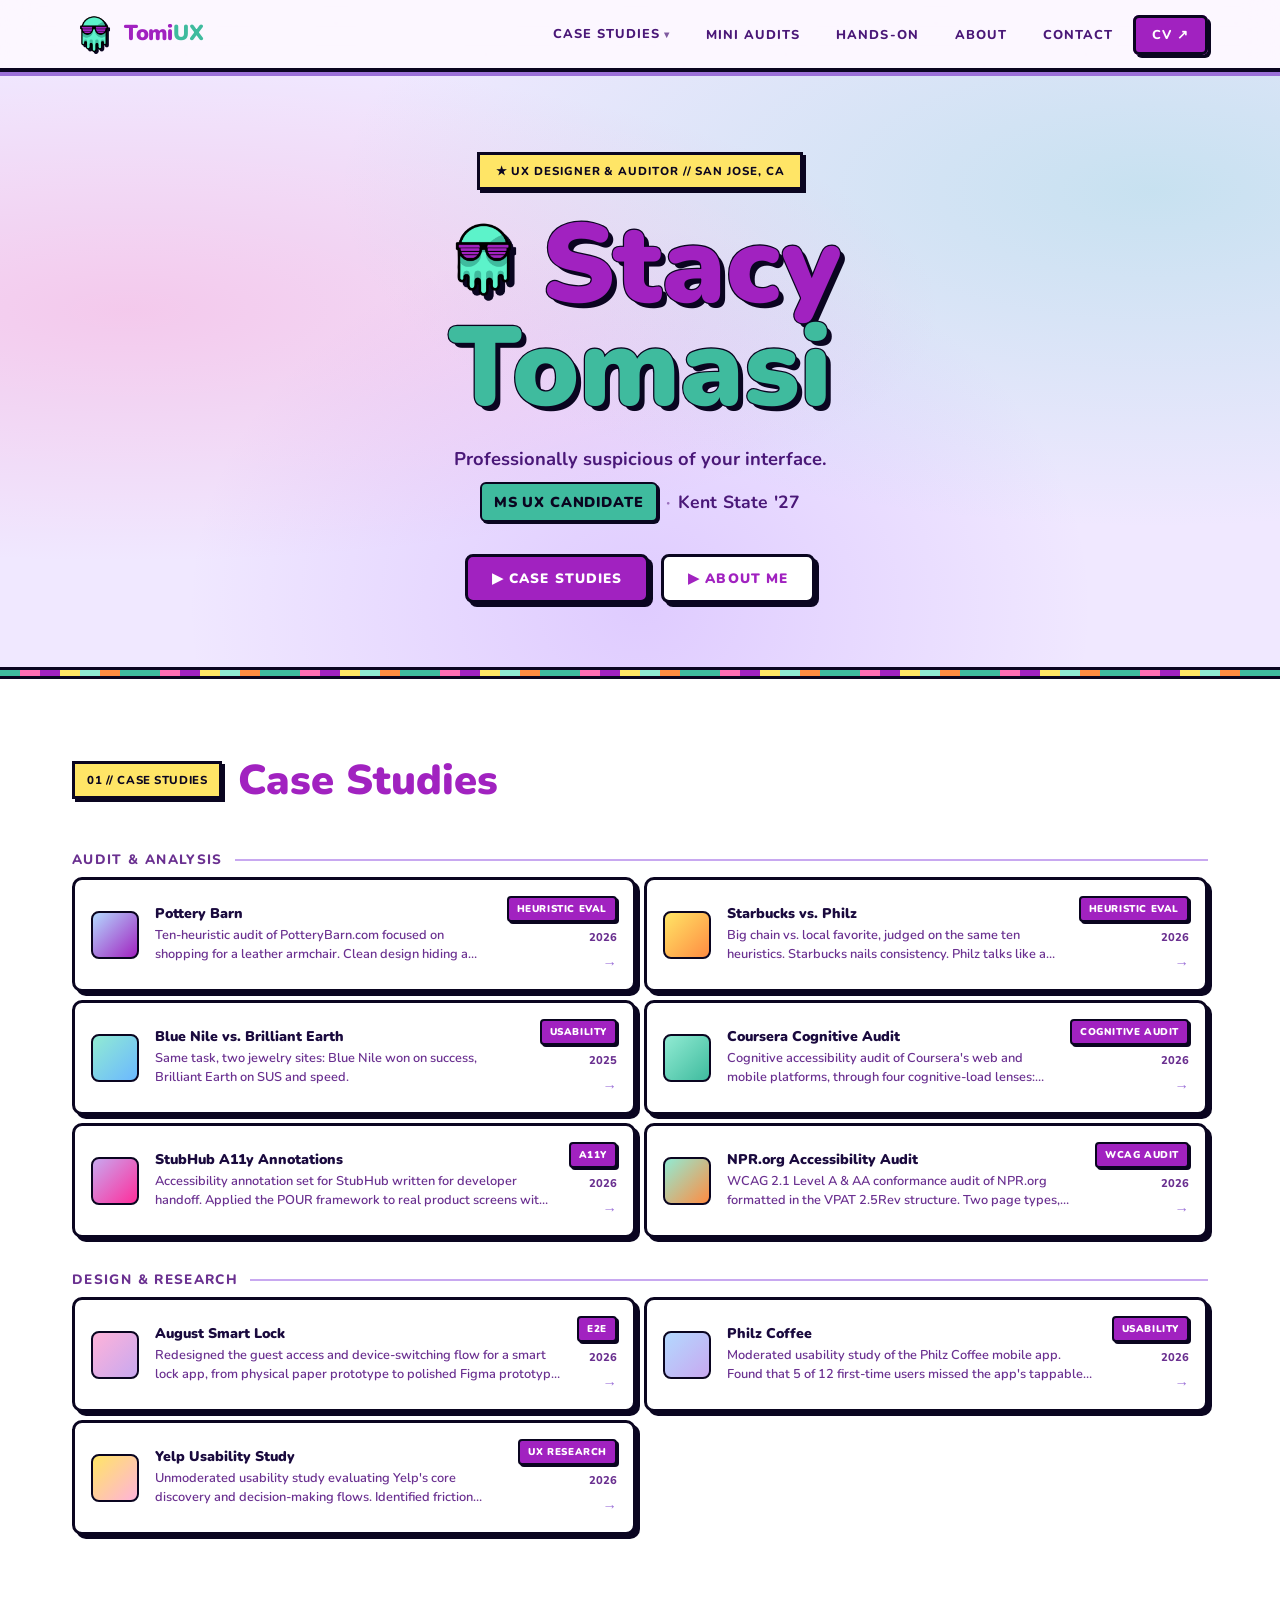
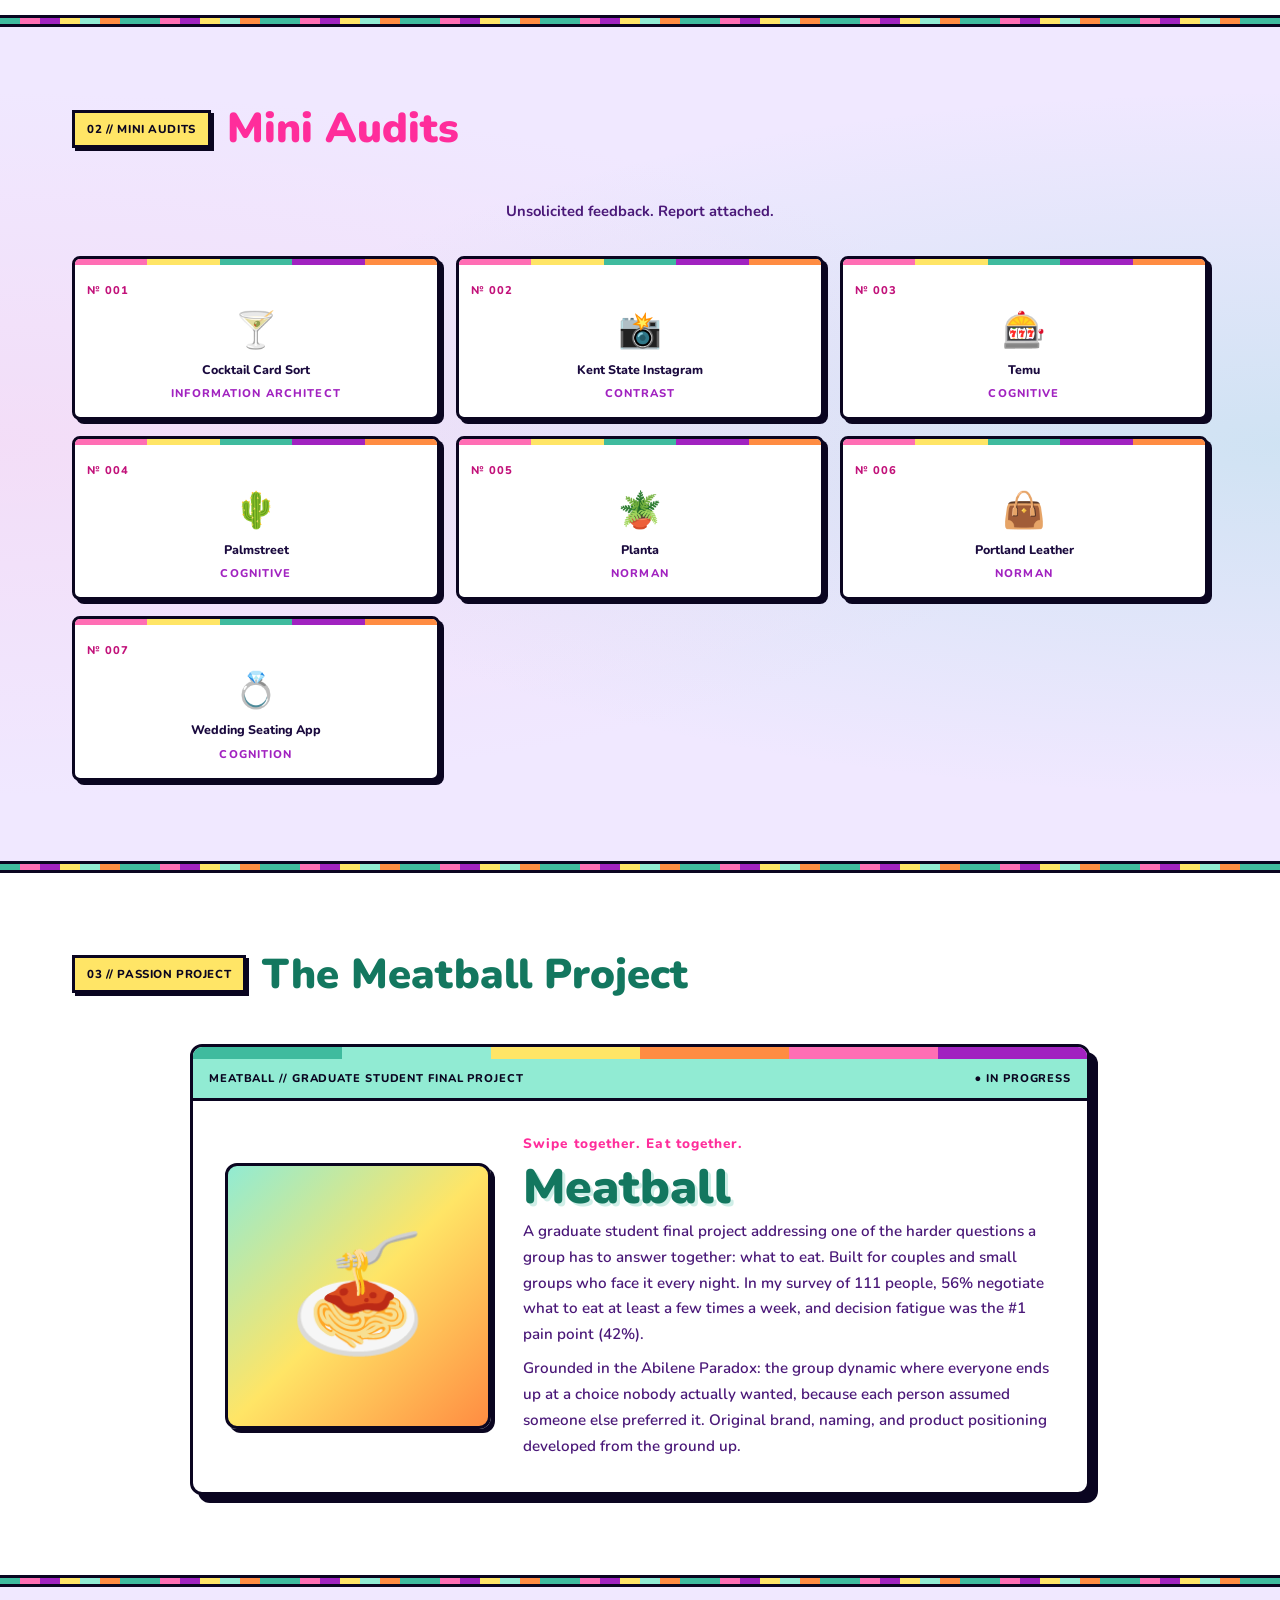
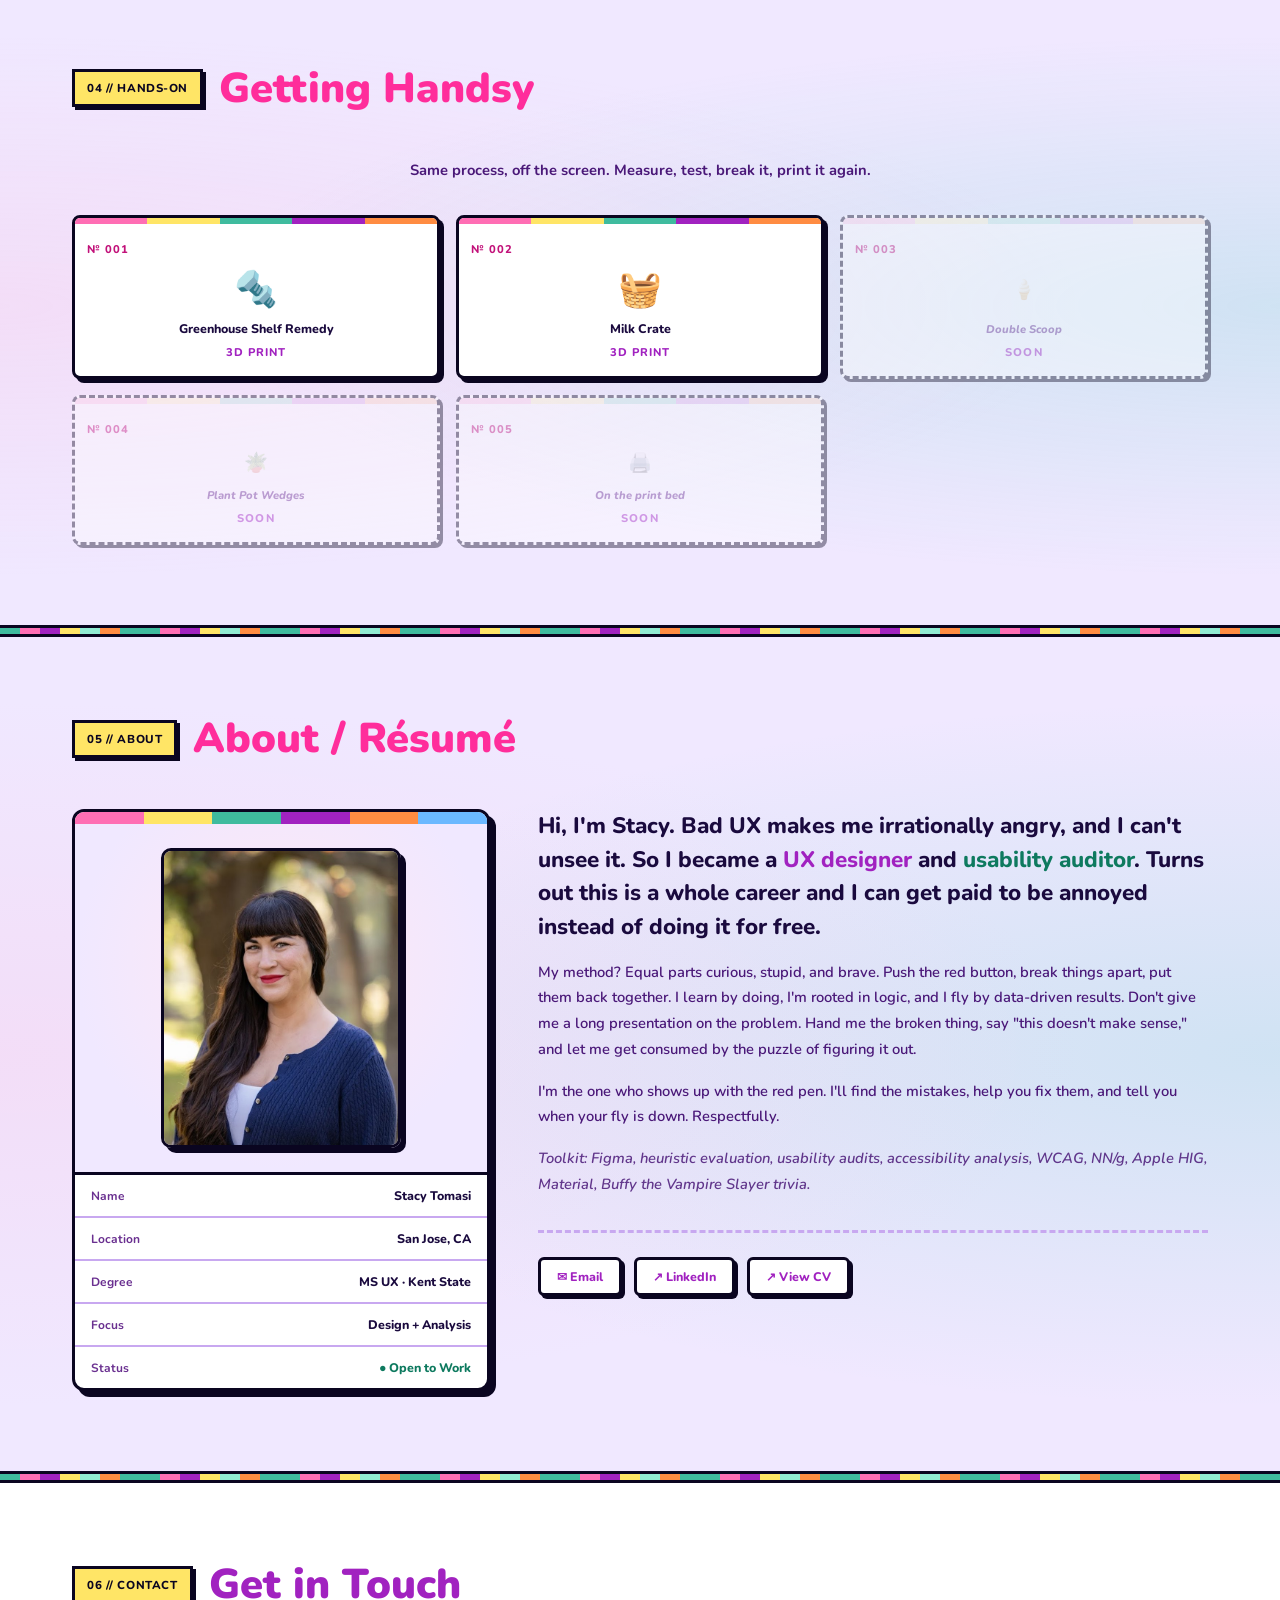
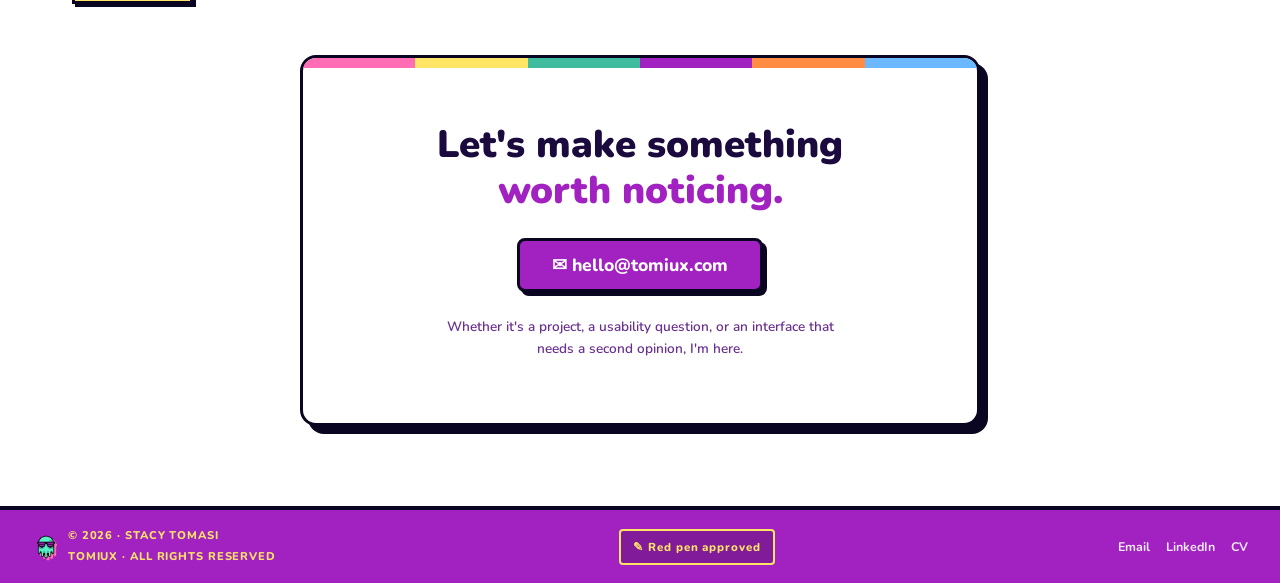
==== commit cc55acbc: "Milk Crate: use the straight-on photo as the top image Co-Authored-By: Claude Opus 5.5 <noreply@anth" ====
--- a/index.html
+++ b/index.html
@@ -1345,7 +1345,7 @@
         <div class="project-body">
           <div class="project-context">
             <div><p class="context-section-label">The problem</p><p class="context-text">My hobby got out of hand and my greenhouse ran out of space. Plants of every size, shelves with different jobs, and each plant is picky about its light.</p>
-              <figure class="ho-shot tall"><a href="hands-on/milk-crate/hero.jpg" target="_blank" rel="noopener"><img src="hands-on/milk-crate/hero.jpg" alt="The light green printed milk crate hanging on the wire grid under the grow lights, holding a variegated monstera in a clear pot with a blue plant tag that reads Gatsby" loading="lazy"></a><figcaption>Gatsby, hanging right where it needs the light.</figcaption></figure></div>
+              <figure class="ho-shot tall"><a href="hands-on/milk-crate/hero.jpg" target="_blank" rel="noopener"><img src="hands-on/milk-crate/hero.jpg" alt="Straight-on view of the light green printed milk crate hanging on the wire grid under the grow lights, holding a variegated monstera in a clear pot" loading="lazy"></a><figcaption>Gatsby, hanging right where it needs the light.</figcaption></figure></div>
             <div><p class="context-section-label">The fix</p><p class="context-text">Built for tight spots: one pot, a narrow footprint, and one drip tray that slides out from underneath.</p></div>
             <div><p class="context-section-label">How it holds on</p><ul class="ec-list ec-fix"><li>Separate printed hooks snap onto the back of the crate</li><li>They hook over the wire grid, with no tools and no drilling</li><li>Lift it off and rehang it anywhere on the grid</li><li>Hooks print solid (100% infill, 4 walls) for strength</li></ul>
               <figure class="ho-shot tall"><a href="hands-on/milk-crate/in-hand.jpg" target="_blank" rel="noopener"><img src="hands-on/milk-crate/in-hand.jpg" alt="The empty light green crate held in a hand, showing the two hooks on the back corners and the drip tray underneath" loading="lazy"></a><figcaption>Two hooks on the back, drip tray underneath.</figcaption></figure></div>
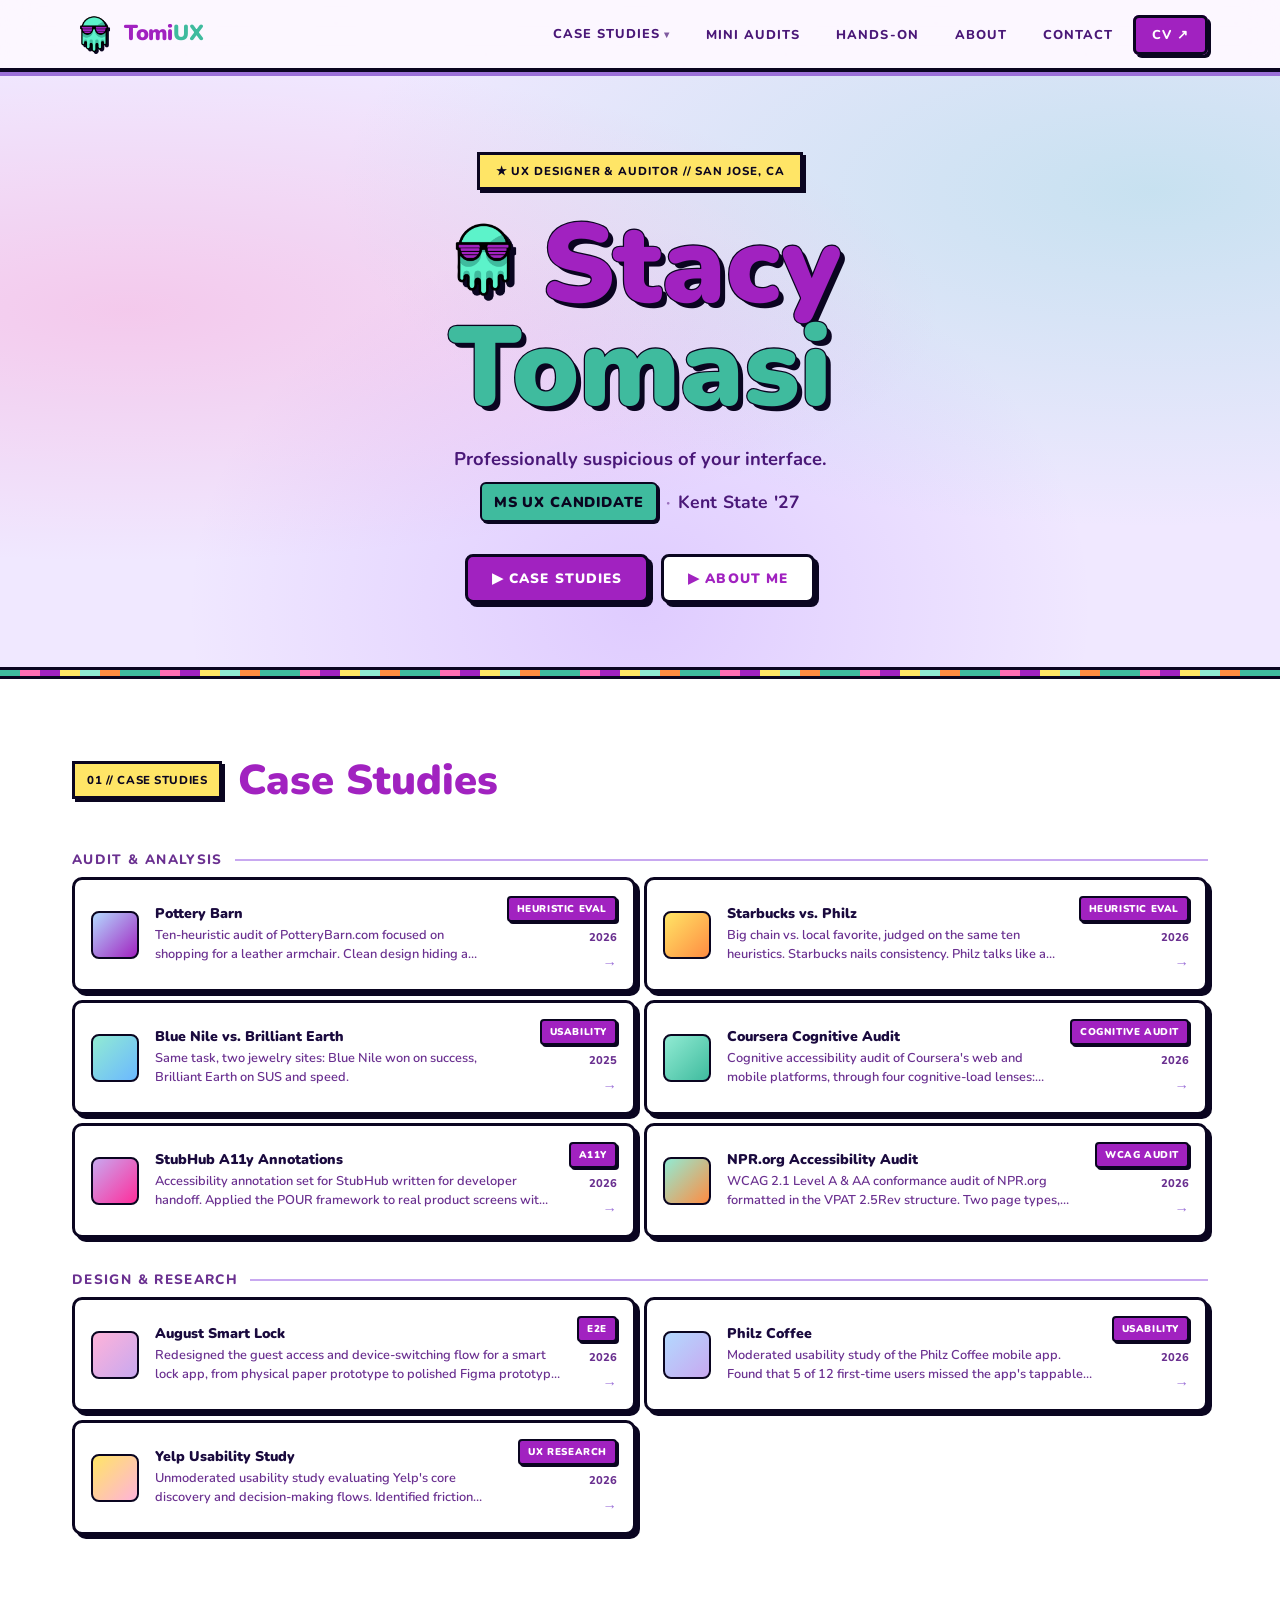
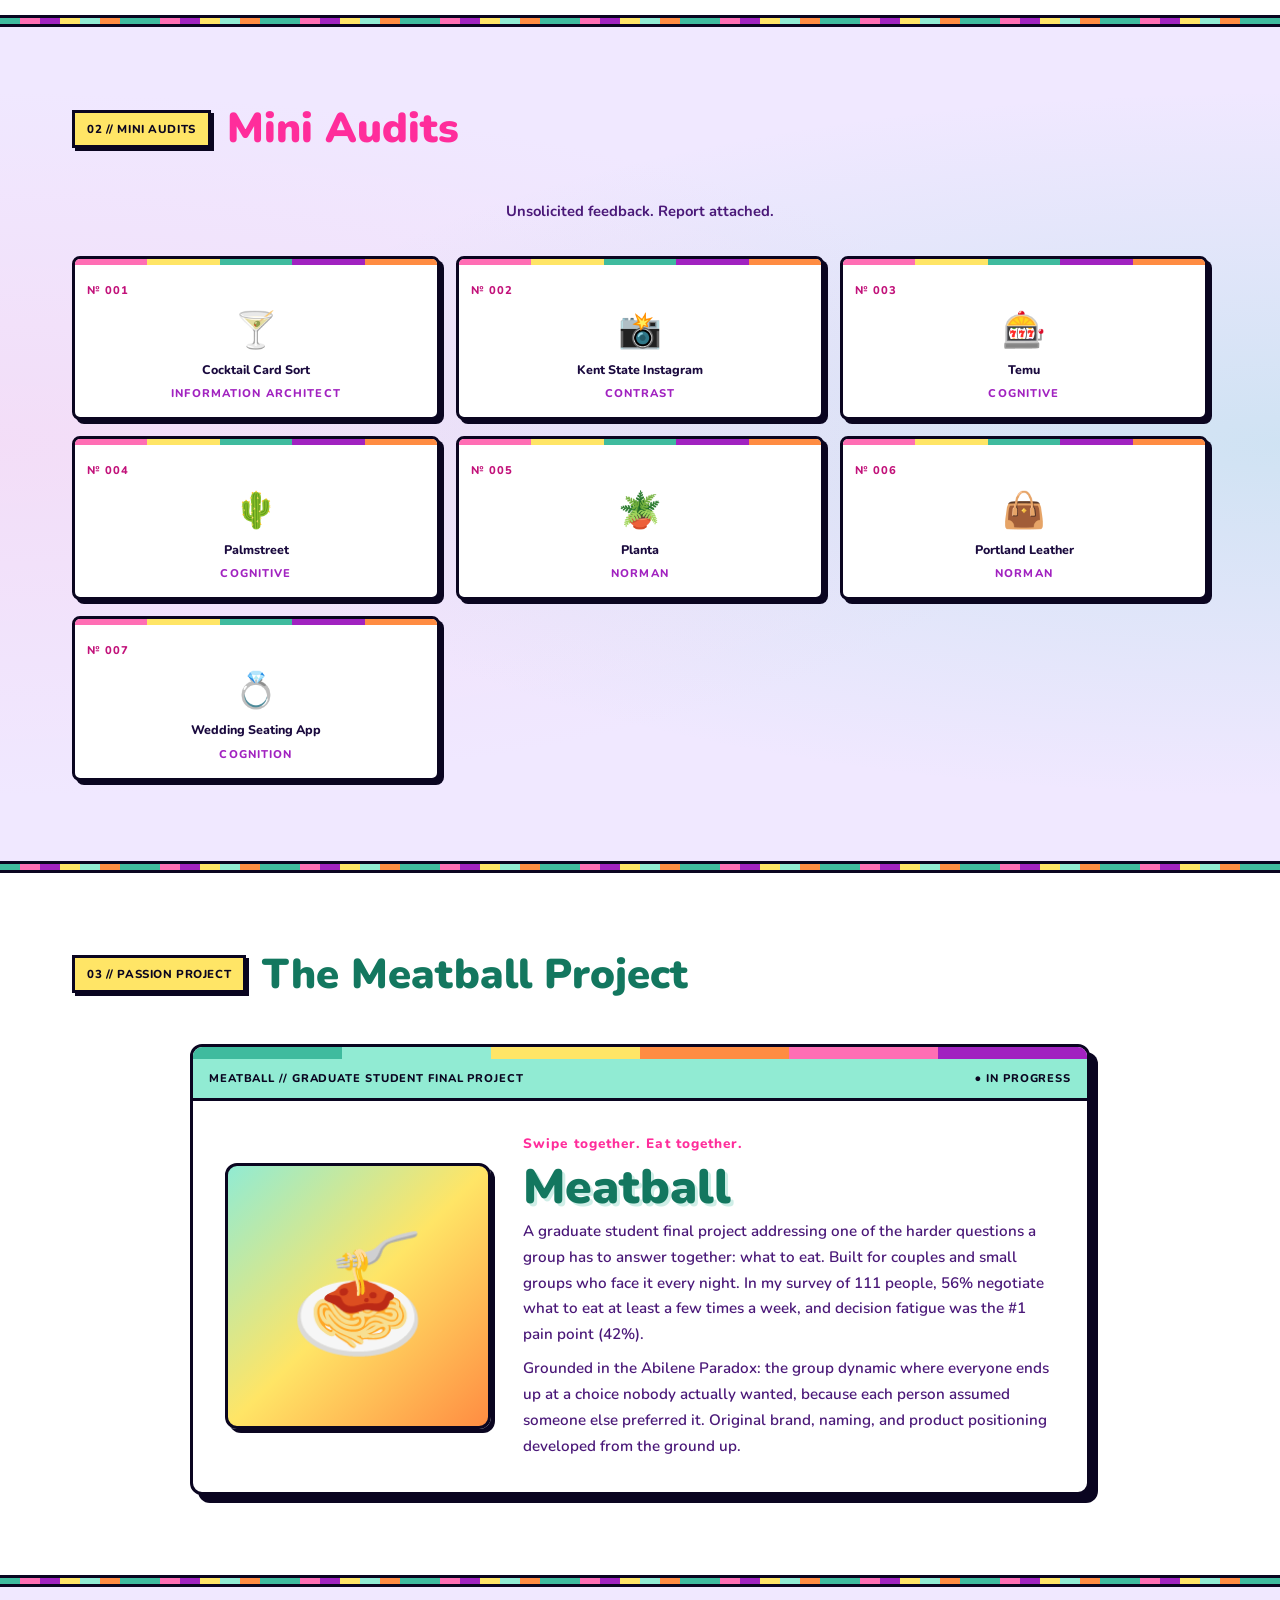
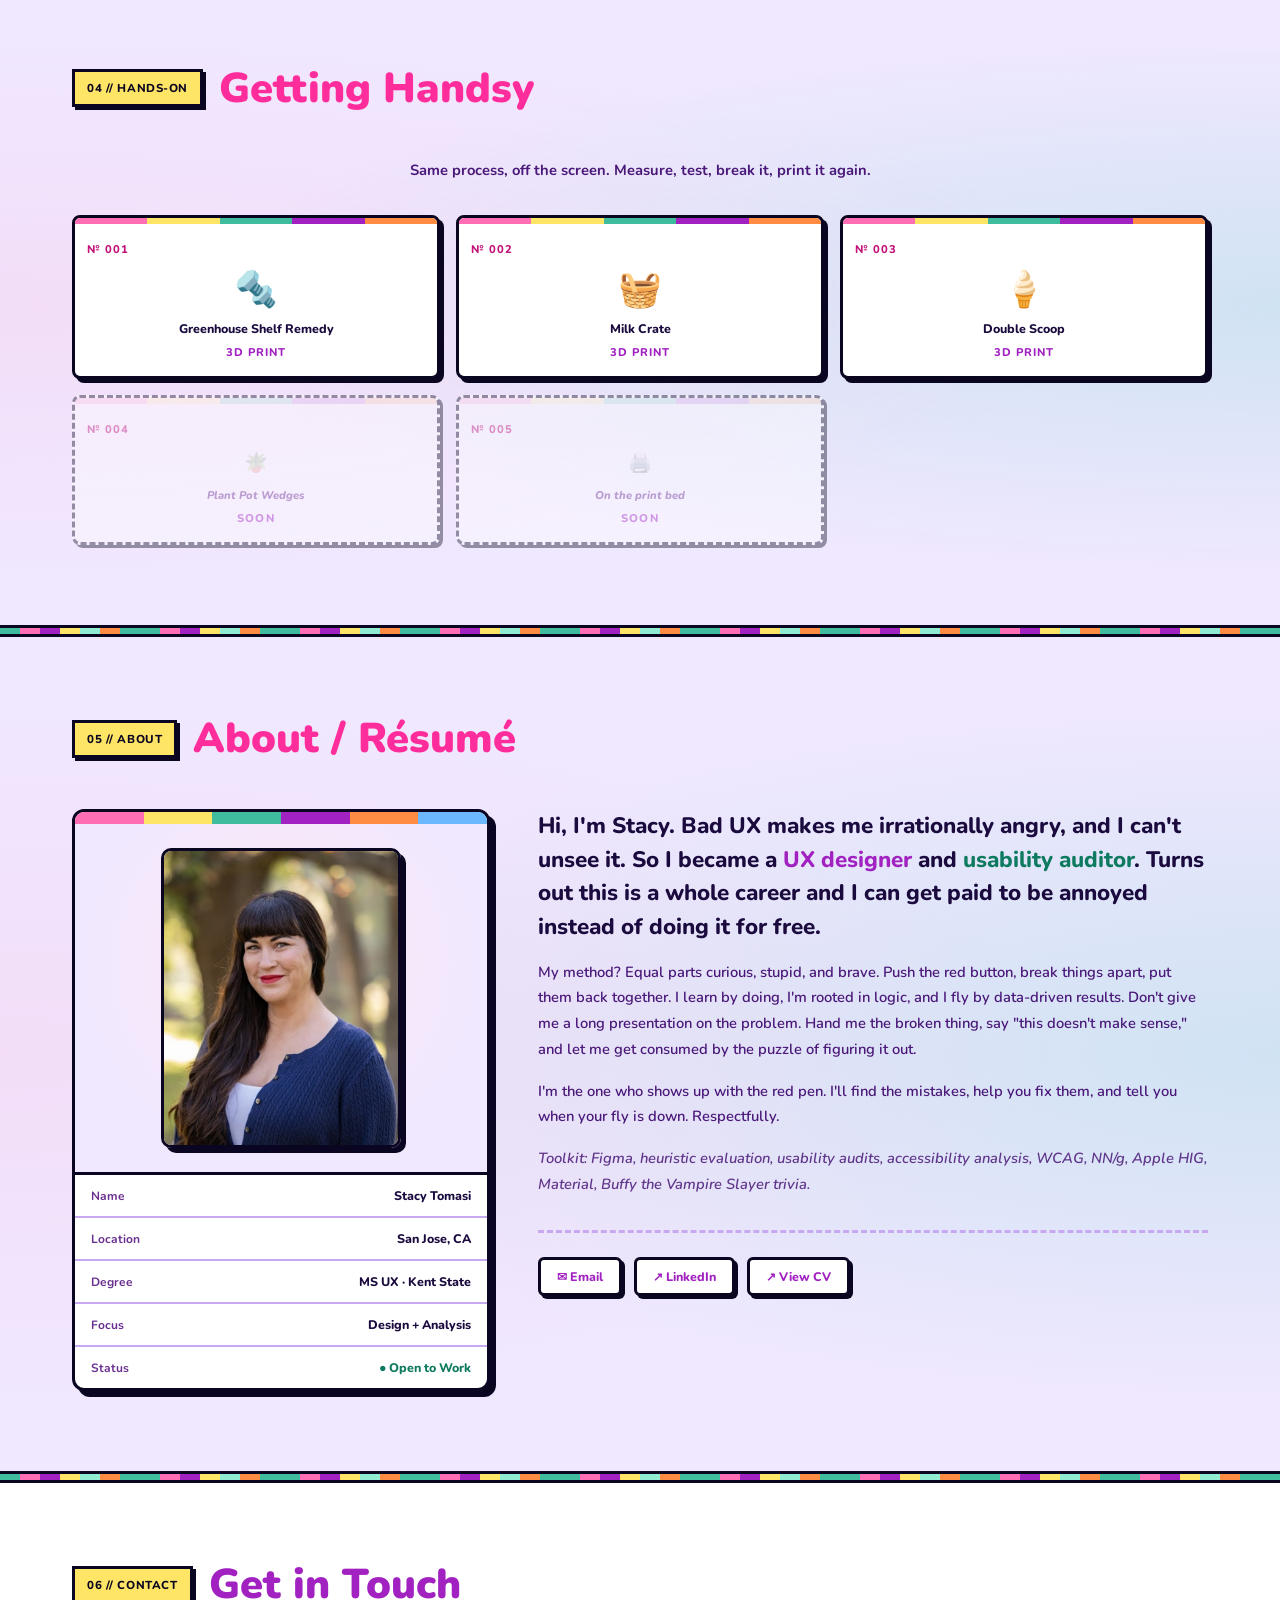
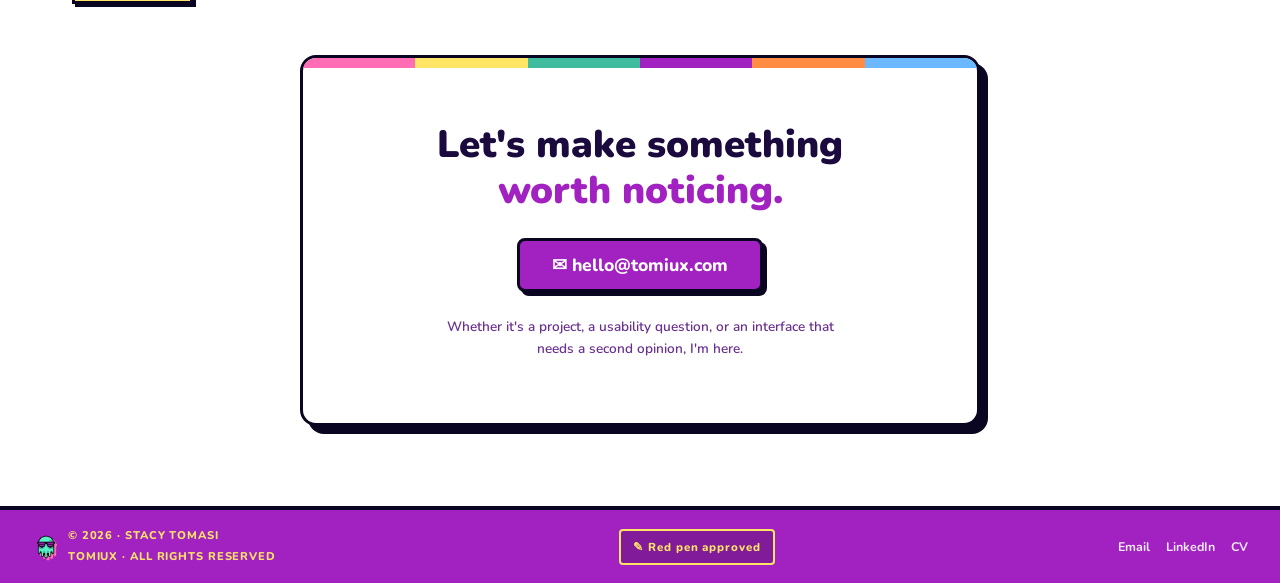
==== commit e478aad7: "Add Double Scoop hands-on project (№ 003) Adds the Double Scoop card and drawer: problem/fix copy, p" ====
--- a/index.html
+++ b/index.html
@@ -1138,7 +1138,7 @@
     <div class="specimen-grid">
       <a class="specimen" href="#ho-milsbo" data-ho="milsbo" aria-haspopup="dialog" aria-label="Greenhouse Shelf Remedy, 3D printed hardware"><span class="specimen-num" aria-hidden="true">№ 001</span><div class="specimen-icon" aria-hidden="true">🔩</div><span class="specimen-name">Greenhouse Shelf Remedy</span><span class="specimen-tag">3D Print</span></a>
       <a class="specimen" href="#ho-milk-crate" data-ho="milk-crate" aria-haspopup="dialog" aria-label="Milk Crate, 3D printed grid planter"><span class="specimen-num" aria-hidden="true">№ 002</span><div class="specimen-icon" aria-hidden="true">🧺</div><span class="specimen-name">Milk Crate</span><span class="specimen-tag">3D Print</span></a>
-      <div class="specimen coming-soon" aria-hidden="true"><span class="specimen-num">№ 003</span><div class="specimen-icon">🍦</div><span class="specimen-name">Double Scoop</span><span class="specimen-tag">Soon</span></div>
+      <a class="specimen" href="#ho-double-scoop" data-ho="double-scoop" aria-haspopup="dialog" aria-label="Double Scoop, 3D printed two-pot grid shelf"><span class="specimen-num" aria-hidden="true">№ 003</span><div class="specimen-icon" aria-hidden="true">🍦</div><span class="specimen-name">Double Scoop</span><span class="specimen-tag">3D Print</span></a>
       <div class="specimen coming-soon" aria-hidden="true"><span class="specimen-num">№ 004</span><div class="specimen-icon">🪴</div><span class="specimen-name">Plant Pot Wedges</span><span class="specimen-tag">Soon</span></div>
       <div class="specimen coming-soon" aria-hidden="true"><span class="specimen-num">№ 005</span><div class="specimen-icon">🖨️</div><span class="specimen-name">On the print bed</span><span class="specimen-tag">Soon</span></div>
     </div>
@@ -1205,7 +1205,7 @@
 <!-- HANDS-ON DRAWER -->
 <dialog class="ec-drawer ho-drawer" id="ho-drawer" aria-labelledby="ho-drawer-label">
   <div class="ec-drawer-bar">
-    <p class="ec-drawer-label" id="ho-drawer-label">Hands-On · <span id="ho-drawer-pos">1 of 2</span></p>
+    <p class="ec-drawer-label" id="ho-drawer-label">Hands-On · <span id="ho-drawer-pos">1 of 3</span></p>
     <div class="ec-drawer-actions">
       <button type="button" class="ec-drawer-btn" id="ho-prev" aria-label="Previous build" hidden>←</button>
       <button type="button" class="ec-drawer-btn" id="ho-next" aria-label="Next build" hidden>→</button>
@@ -1340,7 +1340,7 @@
           </div>
           <div class="ec-tags"><span class="insight-tag tag-teal">3D printed</span><span class="insight-tag tag-yellow">Original design</span><span class="insight-tag tag-purple">Iteration</span></div>
           <p class="ec-hook">A tiny milk crate that hangs on the greenhouse wire grid.</p>
-          <div class="ec-stats"><div class="ec-stat"><span class="ec-stat-num">1</span><span class="ec-stat-lbl">Pot, narrow footprint</span></div><div class="ec-stat"><span class="ec-stat-num">0</span><span class="ec-stat-lbl">Tools or drilling</span></div><div class="ec-stat"><span class="ec-stat-num">7</span><span class="ec-stat-lbl">Crate iterations</span></div></div>
+          <div class="ec-stats"><div class="ec-stat"><span class="ec-stat-num">1</span><span class="ec-stat-lbl">Pot, narrow footprint</span></div><div class="ec-stat"><span class="ec-stat-num">3</span><span class="ec-stat-lbl">Parts to print: crate, hooks, drip tray</span></div><div class="ec-stat"><span class="ec-stat-num">7</span><span class="ec-stat-lbl">Crate iterations</span></div></div>
         </div>
         <div class="project-body">
           <div class="project-context">
@@ -1377,6 +1377,62 @@
               <figure class="ho-shot"><a href="hands-on/milk-crate/tray-out.jpg" target="_blank" rel="noopener"><img src="hands-on/milk-crate/tray-out.jpg" alt="The drip tray pulled out from under the crate on the grid" loading="lazy"></a><figcaption>Drip tray out</figcaption></figure>
               <figure class="ho-shot"><a href="hands-on/milk-crate/angle.jpg" target="_blank" rel="noopener"><img src="hands-on/milk-crate/angle.jpg" alt="The crate on the grid from an angle, with a blue Gatsby plant tag" loading="lazy"></a><figcaption>Hanging on the grid</figcaption></figure>
             </div></div>
+          </div>
+        </div>
+      </article>
+    </section>
+    <section class="ec-panel" data-ho-panel="double-scoop" hidden>
+      <article class="project-entry ec-card open">
+        <div class="project-stripe stripe-teal"></div>
+        <div class="project-header">
+          <div class="ec-head-main">
+            <div class="project-num">№ 003</div>
+            <h2 class="project-name" id="ho-double-scoop-title" tabindex="-1">Double Scoop</h2>
+          </div>
+          <div class="ec-tags"><span class="insight-tag tag-teal">3D printed</span><span class="insight-tag tag-yellow">Original design</span><span class="insight-tag tag-purple">Two colors</span></div>
+          <p class="ec-hook">A two-pot shelf with melted ice cream drips, hung on the greenhouse wire grid.</p>
+          <div class="ec-stats"><div class="ec-stat"><span class="ec-stat-num">2</span><span class="ec-stat-lbl">Pots, each in its own spot</span></div><div class="ec-stat"><span class="ec-stat-num">6</span><span class="ec-stat-lbl">Hooks carry the weight</span></div><div class="ec-stat"><span class="ec-stat-num">4</span><span class="ec-stat-lbl">Parts to print: body, drip cap, drawers, hooks</span></div></div>
+        </div>
+        <div class="project-body">
+          <div class="project-context">
+            <div><p class="context-section-label">The problem</p><p class="context-text">My hobby got out of hand and my greenhouse ran out of space. Plants of every size, shelves with different jobs, and each plant is picky about its light.</p>
+              <figure class="ho-shot tall"><a href="hands-on/double-scoop/hero.jpg" target="_blank" rel="noopener"><img src="hands-on/double-scoop/hero.jpg" alt="A blue-grey fluted shelf with a pink and lavender drip cap hanging on the white wire grid, holding two plants in clear pots tagged Victoria and Otis" loading="lazy"></a><figcaption>Victoria and Otis, sharing a scoop.</figcaption></figure></div>
+            <div><p class="context-section-label">The fix</p><p class="context-text">The expanded version: two pots, each in its own spot with a pull-out drip tray "drawer." Six hooks carry the extra weight.</p>
+              <figure class="ho-shot tall"><a href="hands-on/double-scoop/drawers-out.jpg" target="_blank" rel="noopener"><img src="hands-on/double-scoop/drawers-out.jpg" alt="The Double Scoop on the grid with both fluted drip tray drawers pulled out underneath the two plants" loading="lazy"></a><figcaption>Both drawers out. Each one slides on its own.</figcaption></figure></div>
+            <div><p class="context-section-label">How it holds on</p><ul class="ec-list ec-fix"><li>6 hooks: 4 on the top row, 2 one row down</li><li>The lower 2 hooks share the load, so the weight isn't all hanging from the top wire</li><li>Hooks print solid (100% infill, 4 walls) for strength</li><li>The drip cap hides the hooks, so you only see the drips</li></ul>
+              <figure class="ho-shot tall"><a href="hands-on/double-scoop/in-hand.jpg" target="_blank" rel="noopener"><img src="hands-on/double-scoop/in-hand.jpg" alt="The empty shelf held in a hand, with the pink drip cap on top; from above, the green hooks peek out along the back edge" loading="lazy"></a><figcaption>From the front you only see drips. The hooks hide along the back.</figcaption></figure></div>
+          </div>
+          <div class="project-sandbox">
+            <p class="sandbox-label">TRY IT, TAKE IT APART</p>
+            <div class="demo-box ho-viewer-box" id="ds-viewer-box">
+              <div class="ho-stage" id="ds-viewer" role="img" aria-label="Interactive 3D model of the Double Scoop shelf on the wire grid. The text below describes what is shown."><p class="ho-loading">Loading 3D model…</p></div>
+              <div class="ho-controls">
+                <label for="ds-pull">Pull apart <input type="range" id="ds-pull" min="0" max="100" value="0"></label>
+                <label><input type="checkbox" id="ds-grid" checked> Grid</label>
+                <label><input type="checkbox" id="ds-cap" checked> Drip cap</label>
+                <label><input type="checkbox" id="ds-hooks" checked> Hooks</label>
+                <label><input type="checkbox" id="ds-drawers" checked> Drawers</label>
+                <label><input type="checkbox" id="ds-plants" checked> Plants</label>
+              </div>
+              <p class="demo-count" id="ds-desc" aria-live="polite"></p>
+              <div class="ho-legend" aria-hidden="true"><span><i style="background:#86a0ab"></i>Body</span><span><i style="background:#e298b6"></i>Drip cap</span><span><i style="background:#7a9268"></i>Hooks</span><span><i style="background:#93acb6"></i>Drawers</span><span><i style="background:#e8ebef"></i>Wire grid</span><span><i style="background:#5f8f4e"></i>Plants (for scale)</span></div>
+            </div>
+            <p class="demo-note">The real print files, plus two little plants for scale. Drag to rotate, scroll or pinch to zoom.</p>
+            <p class="sandbox-label">WHAT CHANGED</p>
+            <ol class="ho-timeline">
+              <li class="fail"><span class="ho-tl-tag">V1</span><div><strong>3 hooks.</strong> It worked, but I wanted more holding it up.</div></li>
+              <li class="fail"><span class="ho-tl-tag">V1.1</span><div><strong>4 hooks, every other square.</strong> Stronger, but you could see them.</div></li>
+              <li class="fail"><span class="ho-tl-tag">V1.2</span><div><strong>A full-rim drip cap.</strong> It covers the hooks, so you only see the drips.</div></li>
+              <li class="fail"><span class="ho-tl-tag">V1.3</span><div><strong>2 more hooks, one row down.</strong> They share the weight. The print failed at the drawer slots.</div></li>
+              <li class="win"><span class="ho-tl-tag">V1.4</span><div><strong>Narrower drawer slots.</strong> They print clean, and each drawer slides out on its own.</div></li>
+            </ol>
+            <div class="ec-shots"><p class="sandbox-label">IN THE GREENHOUSE</p>
+              <figure class="ho-shot"><a href="hands-on/double-scoop/angle.jpg" target="_blank" rel="noopener"><img src="hands-on/double-scoop/angle.jpg" alt="The Double Scoop from an angle on the grid, with a dark green anthurium leaf draped over the pink drips" loading="lazy"></a><figcaption>The drips, up close.</figcaption></figure>
+              <div class="ho-shot-grid tall">
+                <figure class="ho-shot"><a href="hands-on/double-scoop/with-pink-princess.jpg" target="_blank" rel="noopener"><img src="hands-on/double-scoop/with-pink-princess.jpg" alt="The Double Scoop on the grid above a pink variegated philodendron" loading="lazy"></a><figcaption>Above the pink one.</figcaption></figure>
+                <figure class="ho-shot"><a href="hands-on/double-scoop/both-shelves.jpg" target="_blank" rel="noopener"><img src="hands-on/double-scoop/both-shelves.jpg" alt="The whole greenhouse cabinet with the Milk Crate and the Double Scoop both hanging on the back grid" loading="lazy"></a><figcaption>With the Milk Crate.</figcaption></figure>
+              </div>
+            </div>
           </div>
         </div>
       </article>
@@ -2040,6 +2096,7 @@
     if (focusTitle) { var t = panels[current].querySelector('.project-name'); if (t) t.focus(); }
     if (id === 'milsbo' && window.hoMilsboViewer) window.hoMilsboViewer();
     if (id === 'milk-crate' && window.hoCrateViewer) window.hoCrateViewer();
+    if (id === 'double-scoop' && window.hoScoopViewer) window.hoScoopViewer();
   }
   function openById(id, from) {
     var i = panels.findIndex(function (p) { return p.getAttribute('data-ho-panel') === id; });
@@ -2066,6 +2123,102 @@
   });
   var m = location.hash.match(/^#ho-([\w-]+)$/);
   if (m) { var tile = document.querySelector('[data-ho="' + m[1] + '"]'); if (tile) tile.scrollIntoView({ block: 'center' }); openById(m[1], tile); }
+})();
+
+// Double Scoop 3D viewer: exploded view on the wire grid
+(function () {
+  var started = false;
+  var LIBS = ['https://cdn.jsdelivr.net/npm/three@0.128.0/build/three.min.js',
+              'https://cdn.jsdelivr.net/npm/three@0.128.0/examples/js/controls/OrbitControls.js'];
+  function load(src) { return new Promise(function (ok, bad) { var s = document.createElement('script'); s.src = src; s.onload = ok; s.onerror = bad; document.head.appendChild(s); }); }
+  window.hoScoopViewer = function () {
+    if (started) return; started = true;
+    var stage = document.getElementById('ds-viewer');
+    var p = window.THREE ? (window.THREE.OrbitControls ? Promise.resolve() : load(LIBS[1])) : load(LIBS[0]).then(function () { return load(LIBS[1]); });
+    Promise.all([p, fetch('hands-on/double-scoop/models.json').then(function (r) { return r.json(); })]).then(function (res) { build(stage, res[1]); })
+      .catch(function () { stage.querySelector('.ho-loading').textContent = 'The 3D model could not load. Try refreshing.'; });
+  };
+  function build(stage, M) {
+    var T = window.THREE;
+    stage.querySelector('.ho-loading').remove();
+    var reduce = window.matchMedia && matchMedia('(prefers-reduced-motion: reduce)').matches;
+    var r = new T.WebGLRenderer({ antialias: true, alpha: true });
+    r.setPixelRatio(Math.min(window.devicePixelRatio || 1, 2)); stage.appendChild(r.domElement);
+    var scene = new T.Scene(), cam = new T.PerspectiveCamera(30, 1, 1, 5000);
+    var ctl = new T.OrbitControls(cam, r.domElement); ctl.enableDamping = !reduce;
+    scene.add(new T.HemisphereLight(0xffffff, 0x8877aa, 0.85));
+    var d1 = new T.DirectionalLight(0xffffff, 0.7); d1.position.set(160, 200, -300); scene.add(d1);
+    var d2 = new T.DirectionalLight(0xffffff, 0.35); d2.position.set(-220, 80, 260); scene.add(d2);
+    function geo(o) {
+      var b = Uint8Array.from(atob(o.v), function (c) { return c.charCodeAt(0); }).buffer;
+      var f = Uint8Array.from(atob(o.f), function (c) { return c.charCodeAt(0); }).buffer;
+      var g = new T.BufferGeometry();
+      g.setAttribute('position', new T.BufferAttribute(new Float32Array(b), 3));
+      g.setIndex(new T.BufferAttribute(new Uint32Array(f), 1));
+      g.computeVertexNormals(); return g;
+    }
+    function mat(c, metal) { return new T.MeshStandardMaterial({ color: c, roughness: metal ? 0.3 : 0.6, metalness: metal ? 0.25 : 0, flatShading: !metal }); }
+    // Ice cream gradient on the cap: lavender on the left to pink on the right
+    var capG = geo(M.cap), pos = capG.attributes.position, cols = new Float32Array(pos.count * 3);
+    var cA = new T.Color(0xb7a0d4), cB = new T.Color(0xe298b6), tmp = new T.Color();
+    for (var i = 0; i < pos.count; i++) { tmp.copy(cA).lerp(cB, Math.min(1, Math.max(0, (pos.getX(i) + 125) / 250))); cols[i * 3] = tmp.r; cols[i * 3 + 1] = tmp.g; cols[i * 3 + 2] = tmp.b; }
+    capG.setAttribute('color', new T.BufferAttribute(cols, 3));
+    var capM = new T.MeshStandardMaterial({ vertexColors: true, roughness: 0.75, flatShading: true });
+    var P = {
+      grid: new T.Mesh(geo(M.grid), mat(0xe8ebef, 1)),
+      body: new T.Mesh(geo(M.body), mat(0x86a0ab)),
+      cap: new T.Mesh(capG, capM),
+      hooks: new T.Mesh(geo(M.hooks), mat(0x7a9268)),
+      drL: new T.Mesh(geo(M.drL), mat(0x93acb6)),
+      drR: new T.Mesh(geo(M.drR), mat(0x93acb6))
+    };
+    Object.keys(P).forEach(function (k) { scene.add(P[k]); });
+    // Two little plants in 81 mm nursery pots, for scale (not print files)
+    var potM = new T.MeshStandardMaterial({ color: 0xdfe8f0, roughness: 0.15, transparent: true, opacity: 0.35, depthWrite: false, side: T.DoubleSide });
+    function strap(w, h) {
+      var sh = new T.Shape(); sh.moveTo(0, 0);
+      sh.bezierCurveTo(w * 0.6, h * 0.15, w * 0.5, h * 0.75, 0, h);
+      sh.bezierCurveTo(-w * 0.5, h * 0.75, -w * 0.6, h * 0.15, 0, 0);
+      var g = new T.ShapeGeometry(sh, 14); return g;
+    }
+    function plant(x, leafColor, leaves) {
+      var g = new T.Group(); g.position.set(x, -27, -46.5);
+      var pot = new T.Mesh(new T.CylinderGeometry(40.5, 32.7, 74, 40, 1, true), potM); pot.position.y = 37; g.add(pot);
+      var soil = new T.Mesh(new T.CylinderGeometry(38.5, 38.5, 3, 40), mat(0x5a3b28)); soil.position.y = 66; g.add(soil);
+      var stemM = mat(0x7da35f), lm = mat(leafColor); lm.side = T.DoubleSide; lm.emissive = new T.Color(leafColor).multiplyScalar(0.35);
+      leaves.forEach(function (L) {
+        var end = new T.Vector3(L[0], L[1], L[2]);
+        var c = new T.CatmullRomCurve3([new T.Vector3(0, 66, 0), new T.Vector3(L[0] * 0.3, 66 + (L[1] - 66) * 0.6, L[2] * 0.3), end]);
+        g.add(new T.Mesh(new T.TubeGeometry(c, 16, 1.5, 6, false), stemM));
+        var lf = new T.Mesh(strap(L[4], L[5]), lm); lf.position.copy(end); lf.rotation.set(L[3], L[6] || 0, 0); g.add(lf);
+      });
+      scene.add(g); return g;
+    }
+    var plants = [
+      plant(63, 0x2f4f2c, [[-25, 100, -20, -2.4, 30, 120, 0.5], [22, 112, -8, -2.2, 30, 120, -0.4], [-4, 128, 12, -0.6, 26, 85, 0.1]]),
+      plant(-63, 0xeee8c4, [[-22, 108, -14, -0.9, 40, 95, 0.6], [26, 112, -4, -1.0, 38, 100, -0.7], [2, 138, 8, -0.3, 22, 70, 0]])
+    ];
+    var pull = 0, show = { grid: true, cap: true, hooks: true, drawers: true, plants: true };
+    var desc = document.getElementById('ds-desc');
+    function apply() {
+      var t = pull;
+      P.grid.visible = show.grid; P.cap.visible = show.cap; P.hooks.visible = show.hooks; P.drL.visible = P.drR.visible = show.drawers;
+      P.cap.position.y = t * 55; P.hooks.position.y = t * 30;
+      P.drL.position.z = -t * 95; P.drR.position.z = -t * 50;
+      plants.forEach(function (g) { g.visible = show.plants; g.position.y = -27 + t * 95; });
+      desc.textContent = t < 0.05
+        ? 'The Double Scoop hanging on the grid with two plants. The drip cap hides six hooks along the back.'
+        : 'Pulled apart: the plants lift out, the drip cap lifts off to show the six hooks, and each drawer slides out on its own.';
+    }
+    var V = [230, 200, -620];
+    function view() { var s = Math.max(1, 0.8 / (cam.aspect || 1)); cam.position.set(V[0] * s, V[1], V[2] * s); ctl.target.set(0, 45, -40); ctl.update(); }
+    document.getElementById('ds-pull').addEventListener('input', function (e) { pull = e.target.value / 100; apply(); });
+    ['grid', 'cap', 'hooks', 'drawers', 'plants'].forEach(function (k) { document.getElementById('ds-' + k).addEventListener('change', function (e) { show[k] = e.target.checked; apply(); }); });
+    function size() { var b = stage.getBoundingClientRect(); if (!b.width) return; r.setSize(b.width, b.height, false); cam.aspect = b.width / b.height; cam.updateProjectionMatrix(); }
+    if (window.ResizeObserver) new ResizeObserver(size).observe(stage); else window.addEventListener('resize', size);
+    size(); apply(); view();
+    (function loop() { ctl.update(); r.render(scene, cam); requestAnimationFrame(loop); })();
+  }
 })();
 
 // Milk Crate 3D viewer: exploded view on the wire grid
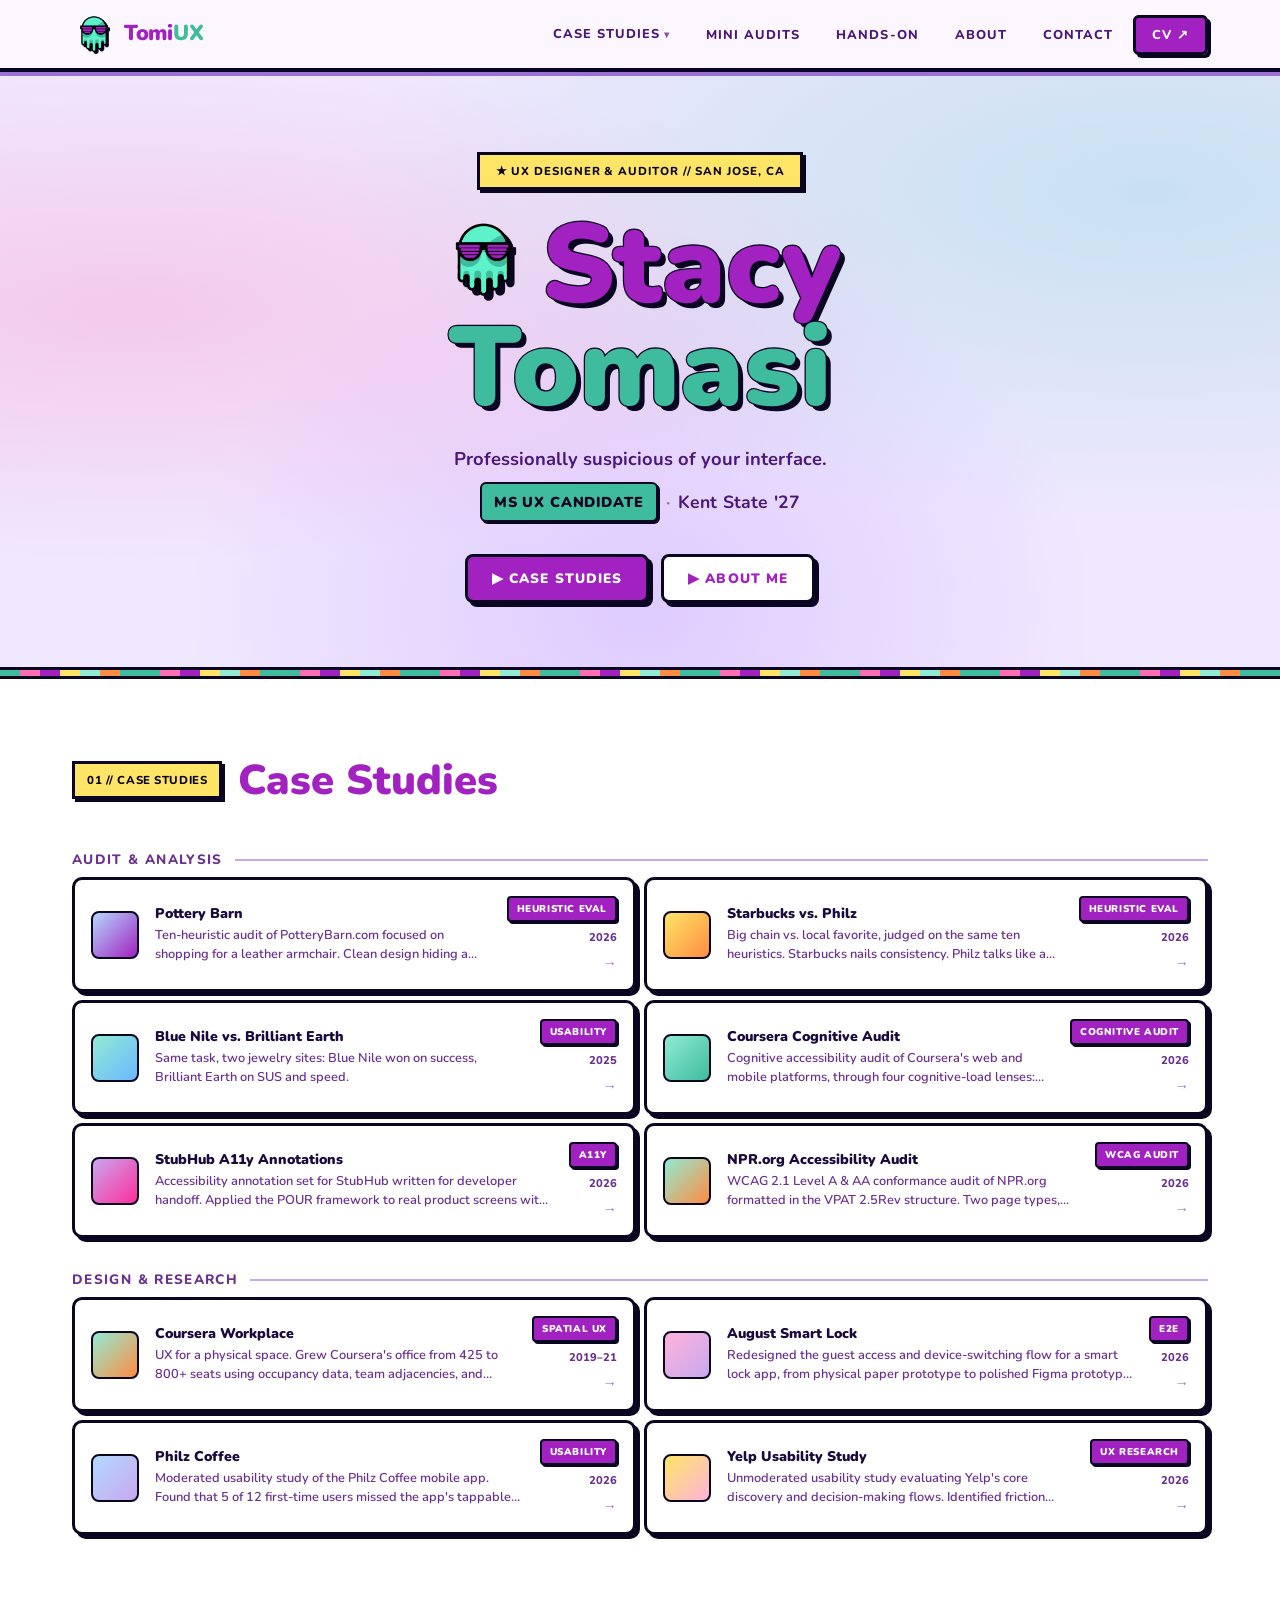
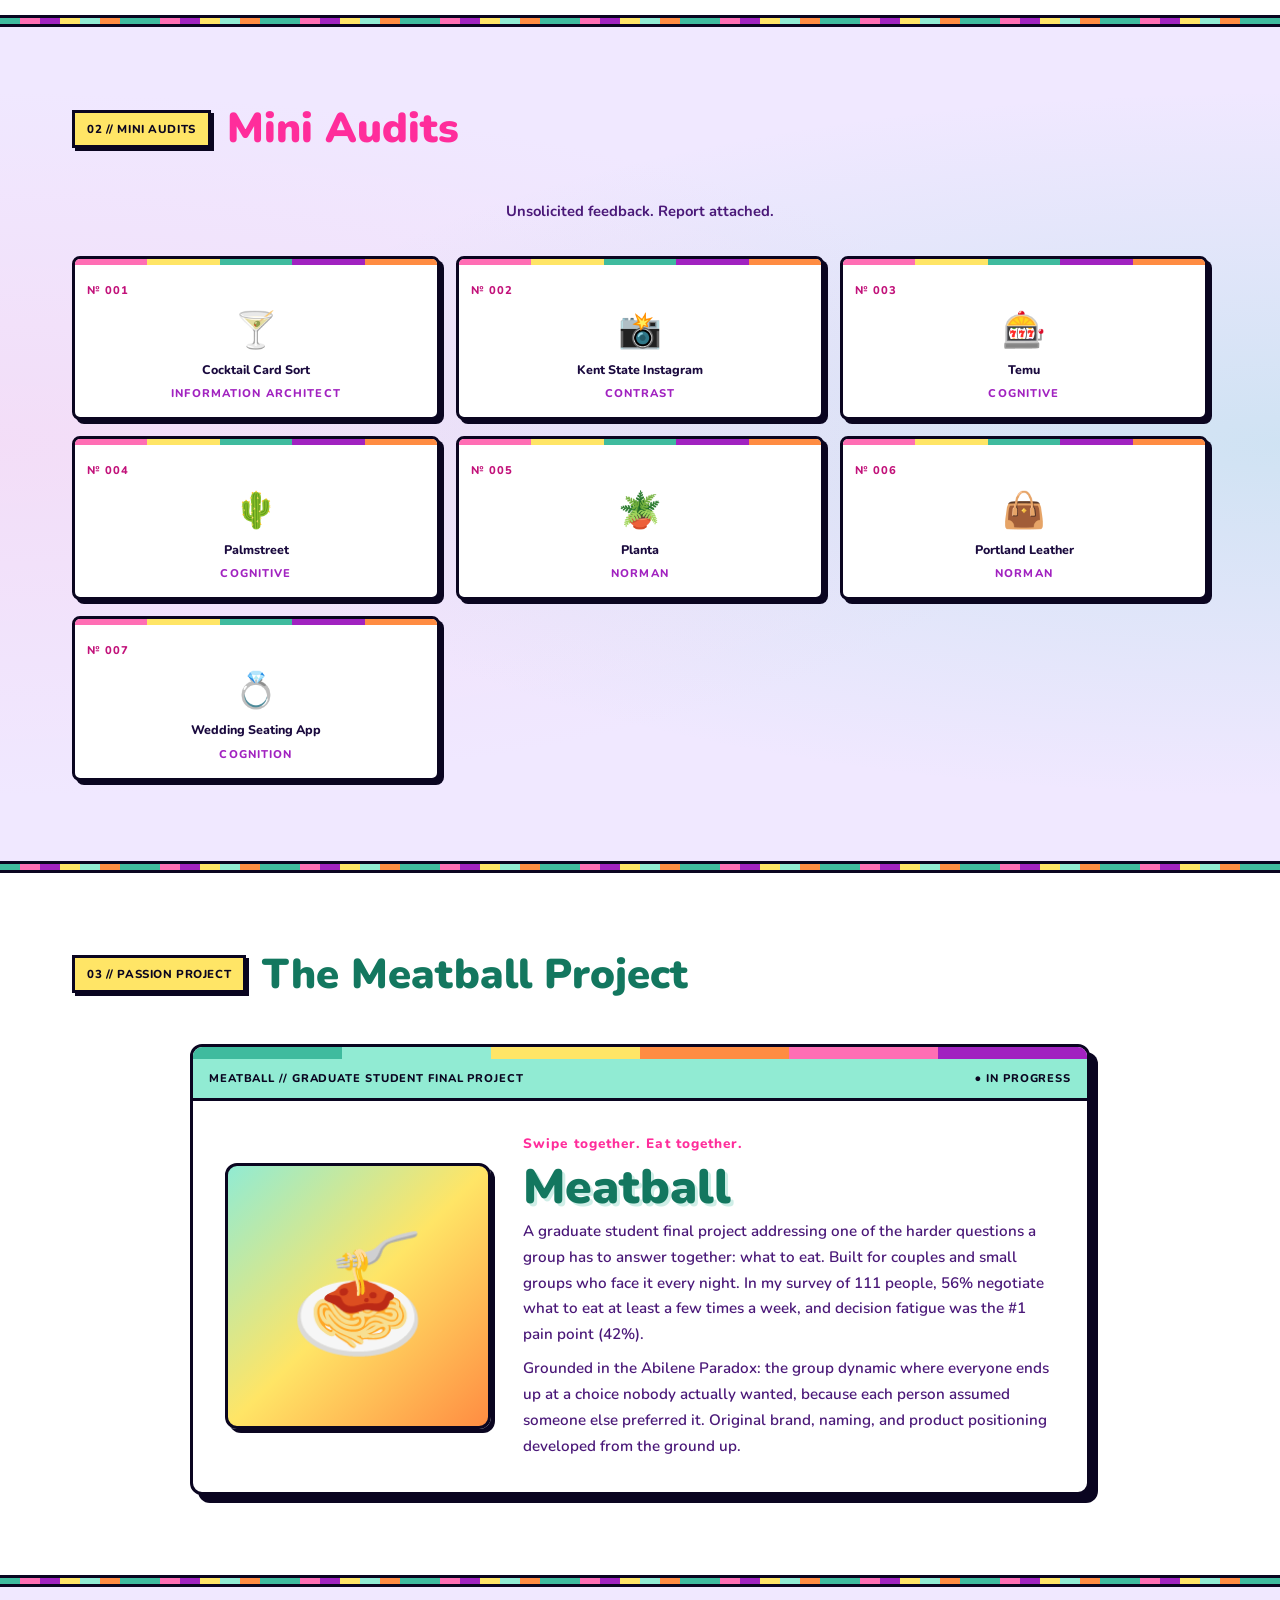
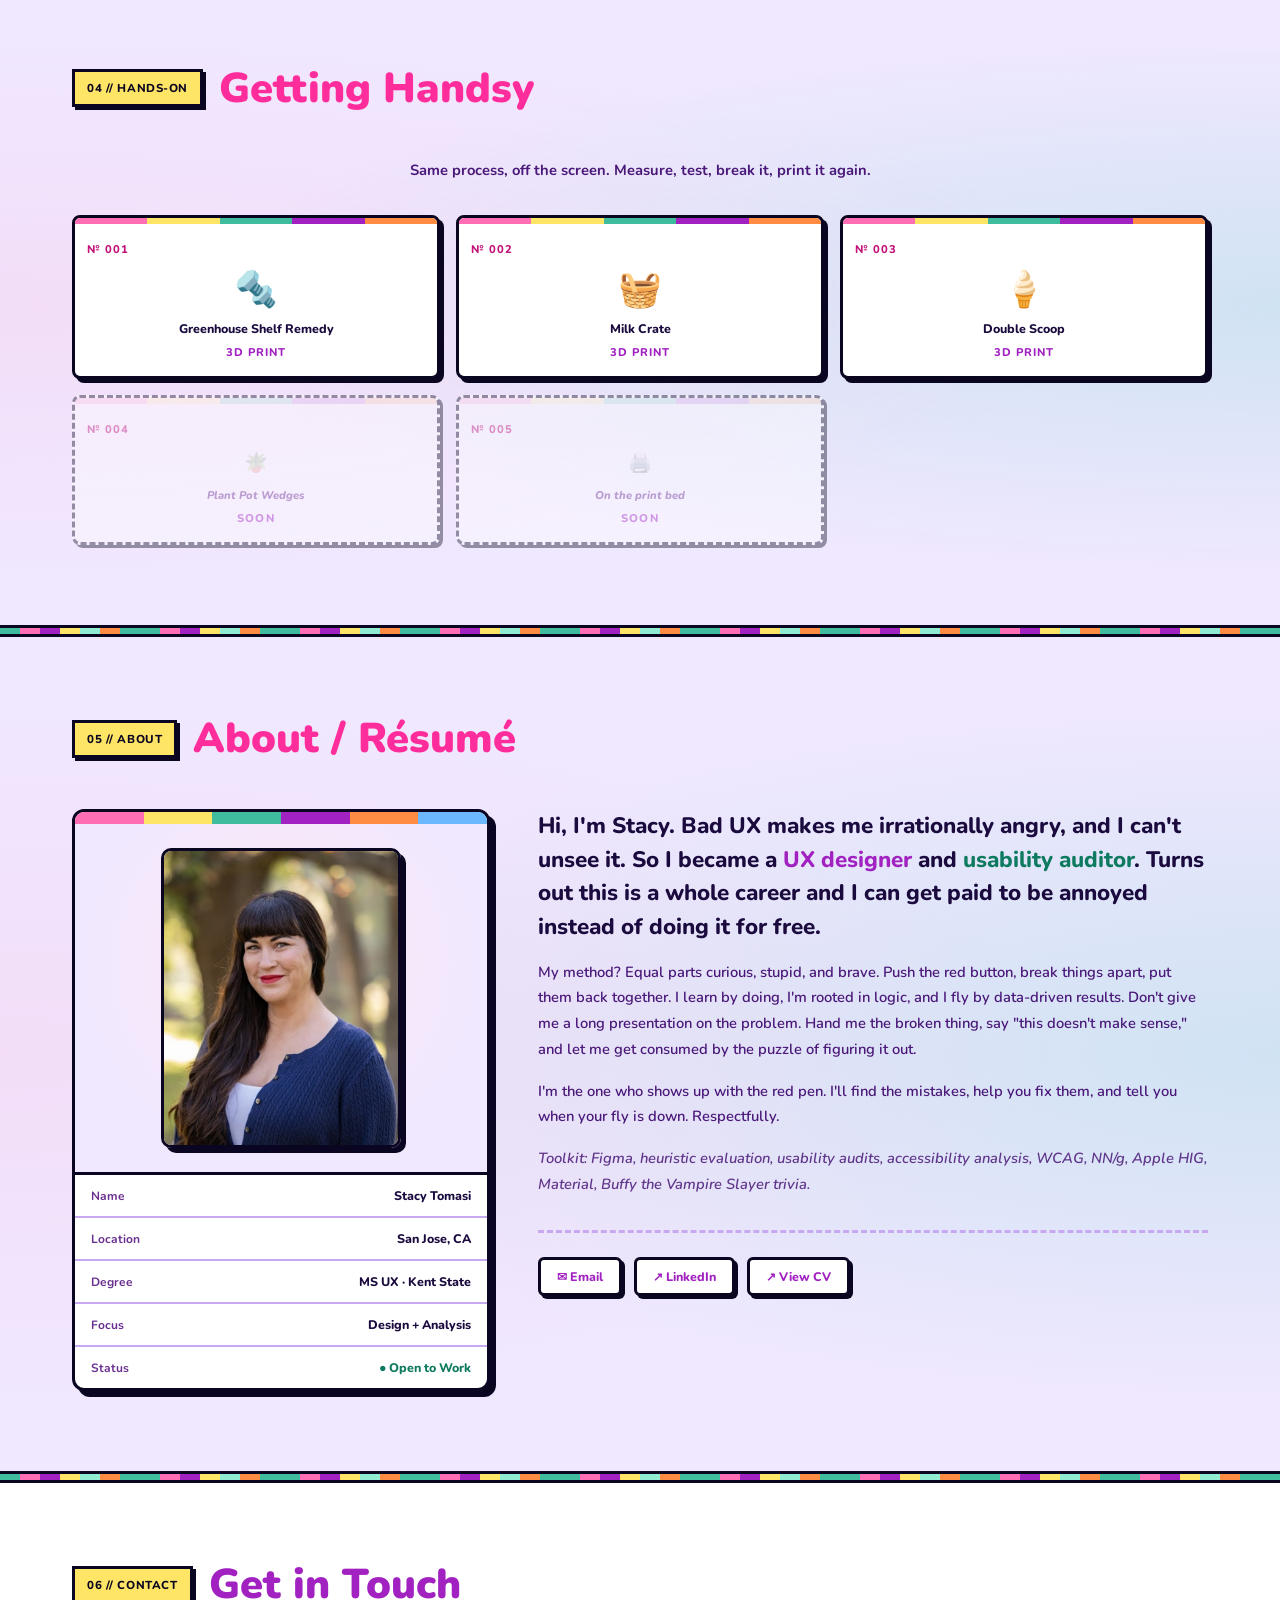
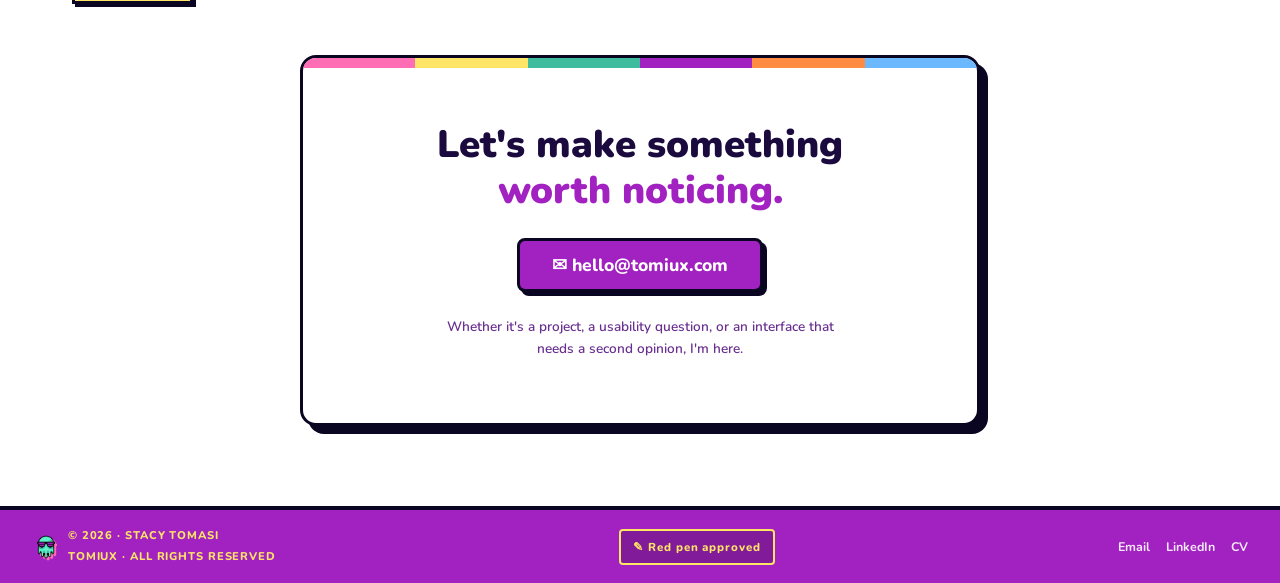
==== commit 31f0d666: "Add Coursera Workplace case study and homepage card Co-Authored-By: Claude Opus 5.5 <noreply@anthrop" ====
--- a/index.html
+++ b/index.html
@@ -1028,6 +1028,19 @@
         <div class="work-group-label"><span>Design &amp; Research</span></div>
         <div class="work-group-cards">
 
+        <a href="https://tomiux.com/coursera-workplace/" class="work-card">
+          <div class="work-color wc3" aria-hidden="true"></div>
+          <div class="work-card-body">
+            <p class="work-title">Coursera Workplace</p>
+            <p class="work-desc">UX for a physical space. Grew Coursera's office from 425 to 800+ seats using occupancy data, team adjacencies, and SpaceIQ, then reopened it safely during COVID.</p>
+          </div>
+          <div class="work-card-right">
+            <span class="work-tag">Spatial UX</span>
+            <span class="work-year">2019–21</span>
+            <span class="work-arrow" aria-hidden="true">→</span>
+          </div>
+        </a>
+
         <a href="https://tomiux.com/august/" class="work-card">
           <div class="work-color wc4" aria-hidden="true"></div>
           <div class="work-card-body">
@@ -1429,7 +1442,7 @@
             <div class="ec-shots"><p class="sandbox-label">IN THE GREENHOUSE</p>
               <figure class="ho-shot"><a href="hands-on/double-scoop/angle.jpg" target="_blank" rel="noopener"><img src="hands-on/double-scoop/angle.jpg" alt="The Double Scoop from an angle on the grid, with a dark green anthurium leaf draped over the pink drips" loading="lazy"></a><figcaption>The drips, up close.</figcaption></figure>
               <div class="ho-shot-grid tall">
-                <figure class="ho-shot"><a href="hands-on/double-scoop/with-pink-princess.jpg" target="_blank" rel="noopener"><img src="hands-on/double-scoop/with-pink-princess.jpg" alt="The Double Scoop on the grid above a pink variegated philodendron" loading="lazy"></a><figcaption>Above the pink one.</figcaption></figure>
+                <figure class="ho-shot"><a href="hands-on/double-scoop/with-pink-princess.jpg" target="_blank" rel="noopener"><img src="hands-on/double-scoop/with-pink-princess.jpg" alt="The Double Scoop on the grid above a pink variegated philodendron" loading="lazy"></a><figcaption>Every bit of space is used.</figcaption></figure>
                 <figure class="ho-shot"><a href="hands-on/double-scoop/both-shelves.jpg" target="_blank" rel="noopener"><img src="hands-on/double-scoop/both-shelves.jpg" alt="The whole greenhouse cabinet with the Milk Crate and the Double Scoop both hanging on the back grid" loading="lazy"></a><figcaption>With the Milk Crate.</figcaption></figure>
               </div>
             </div>
